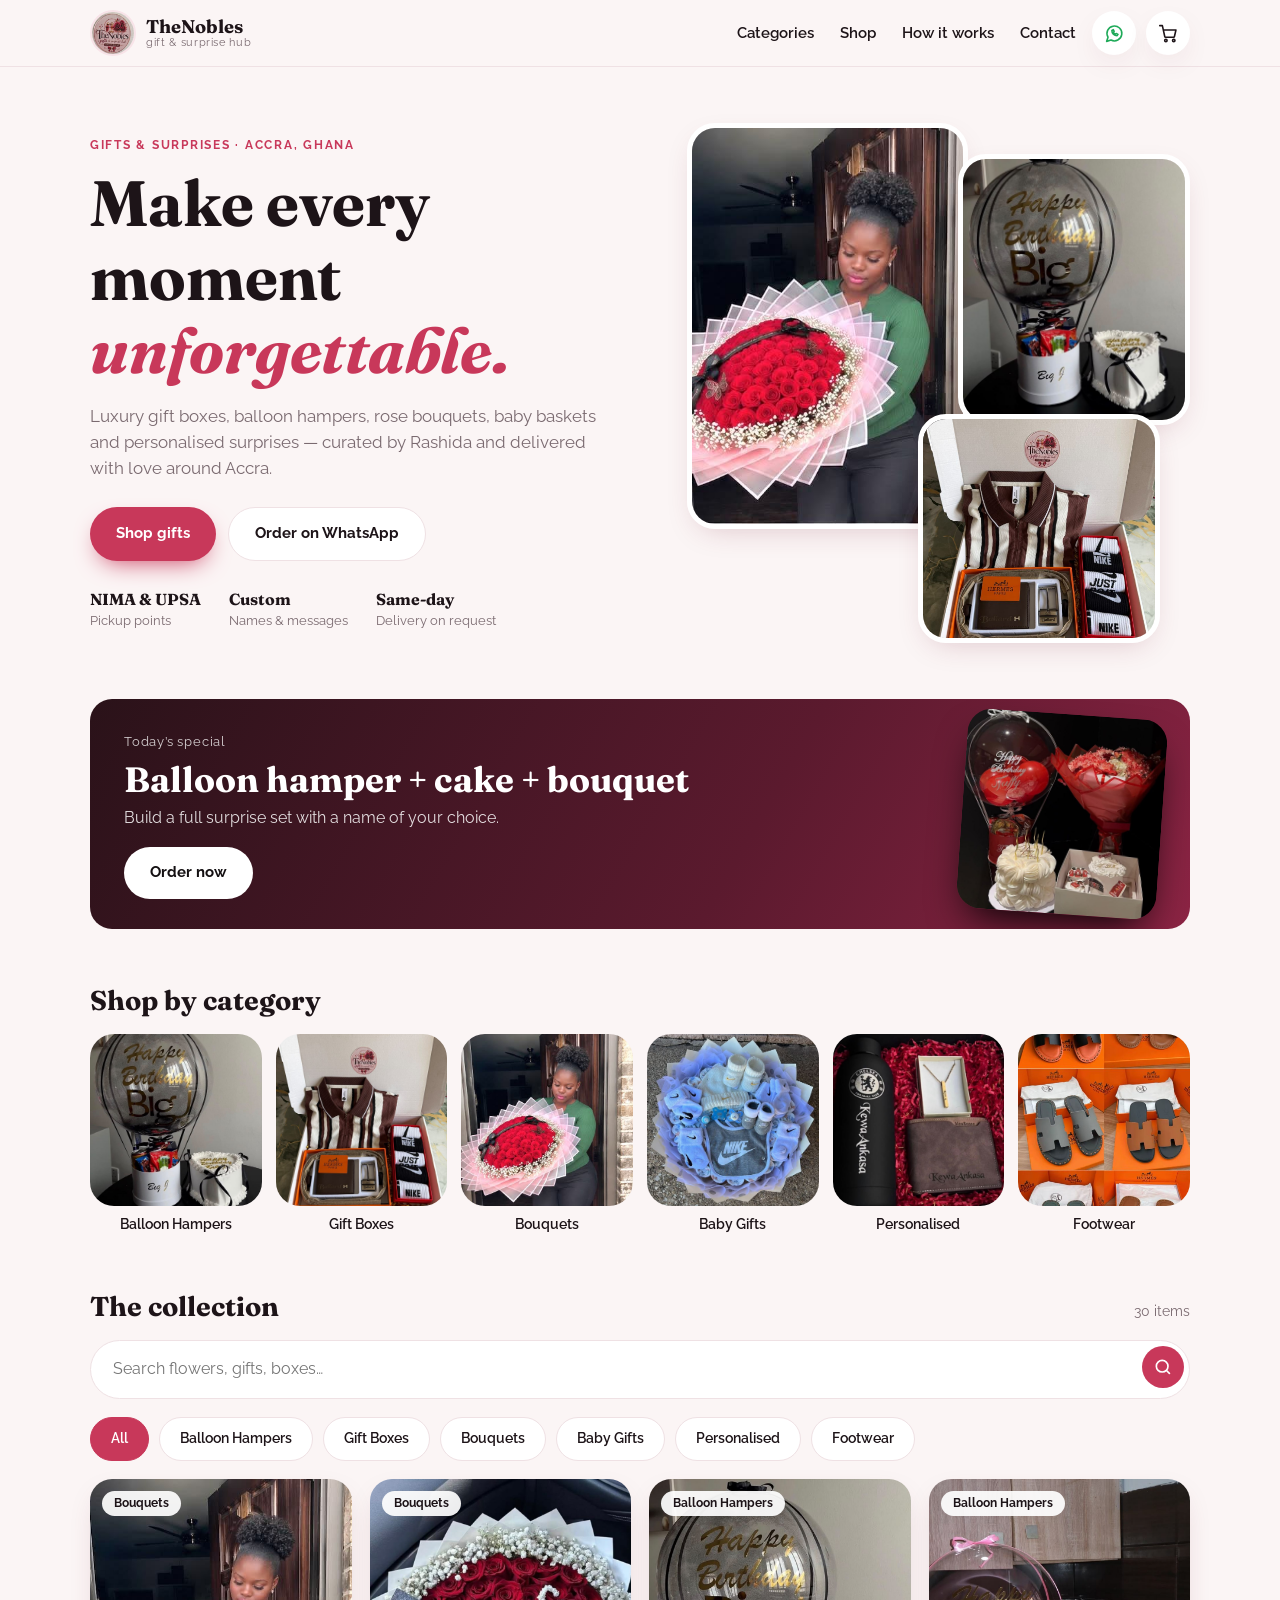
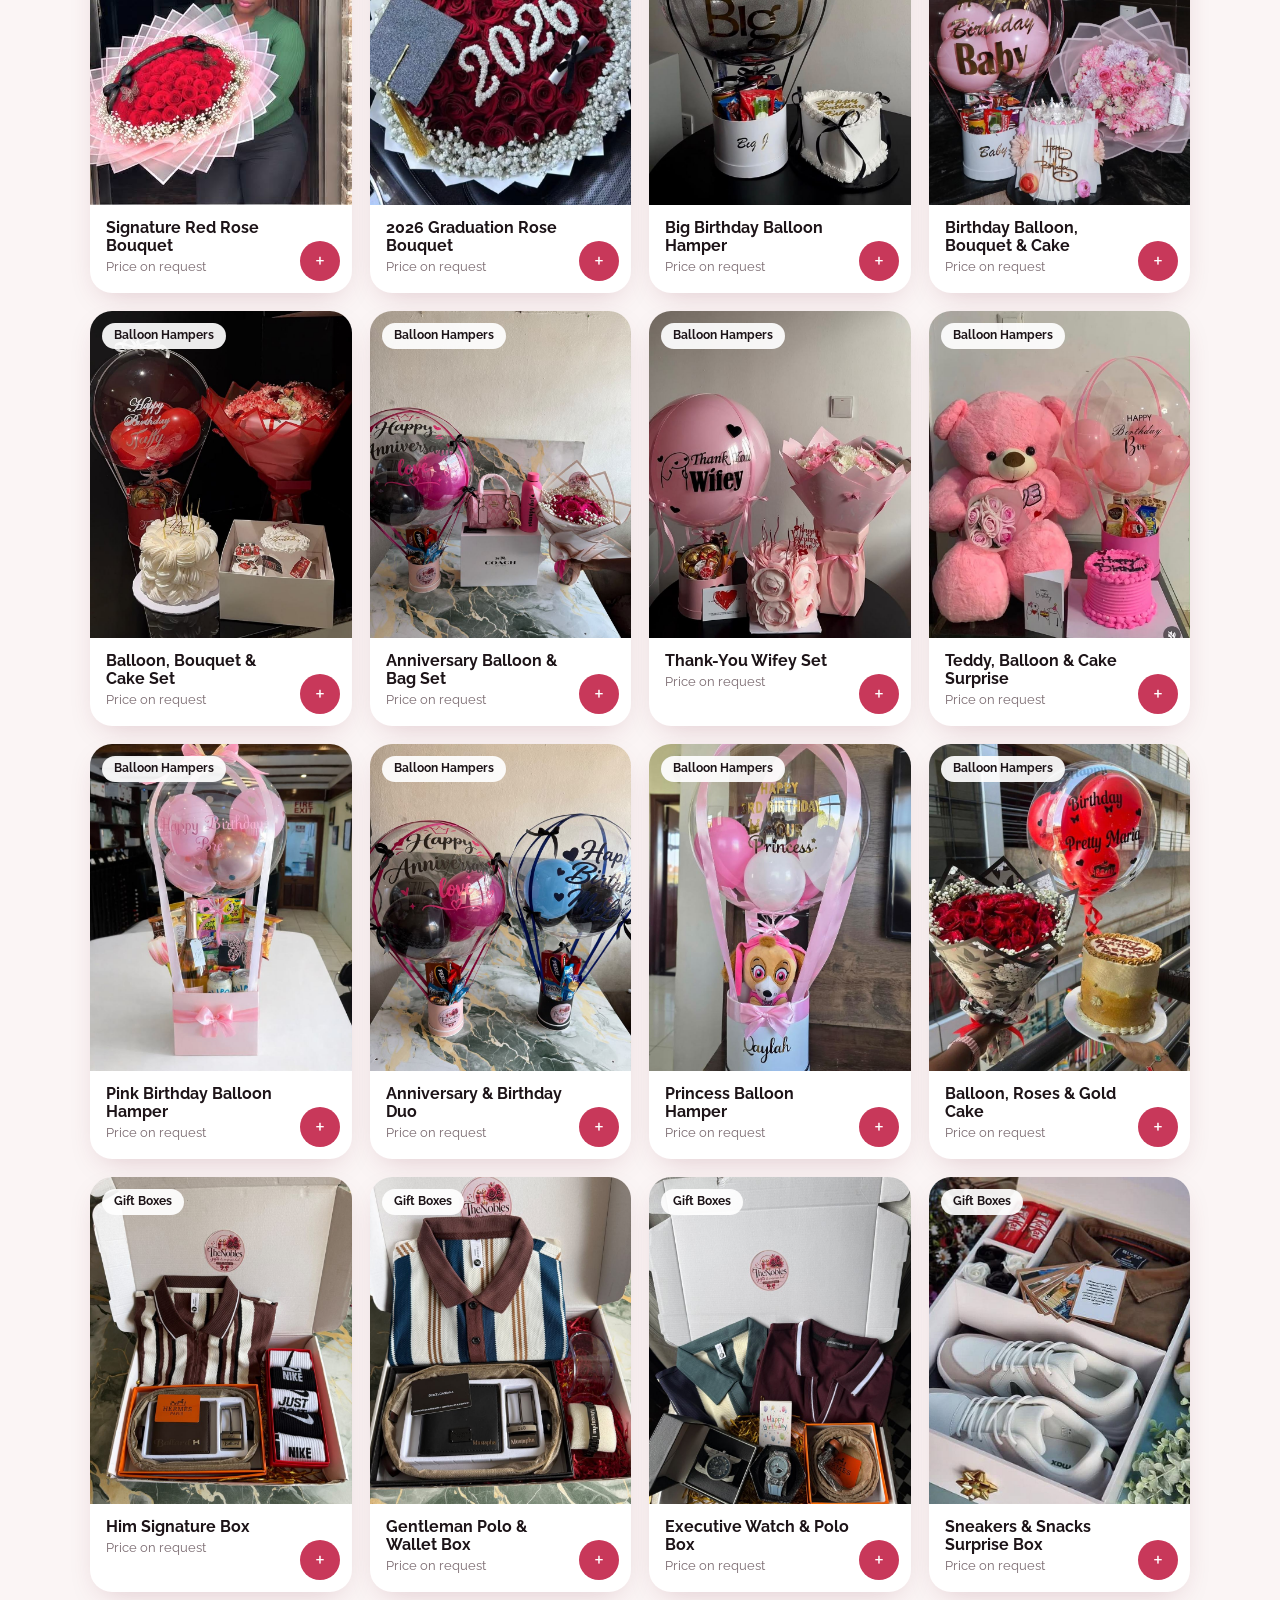
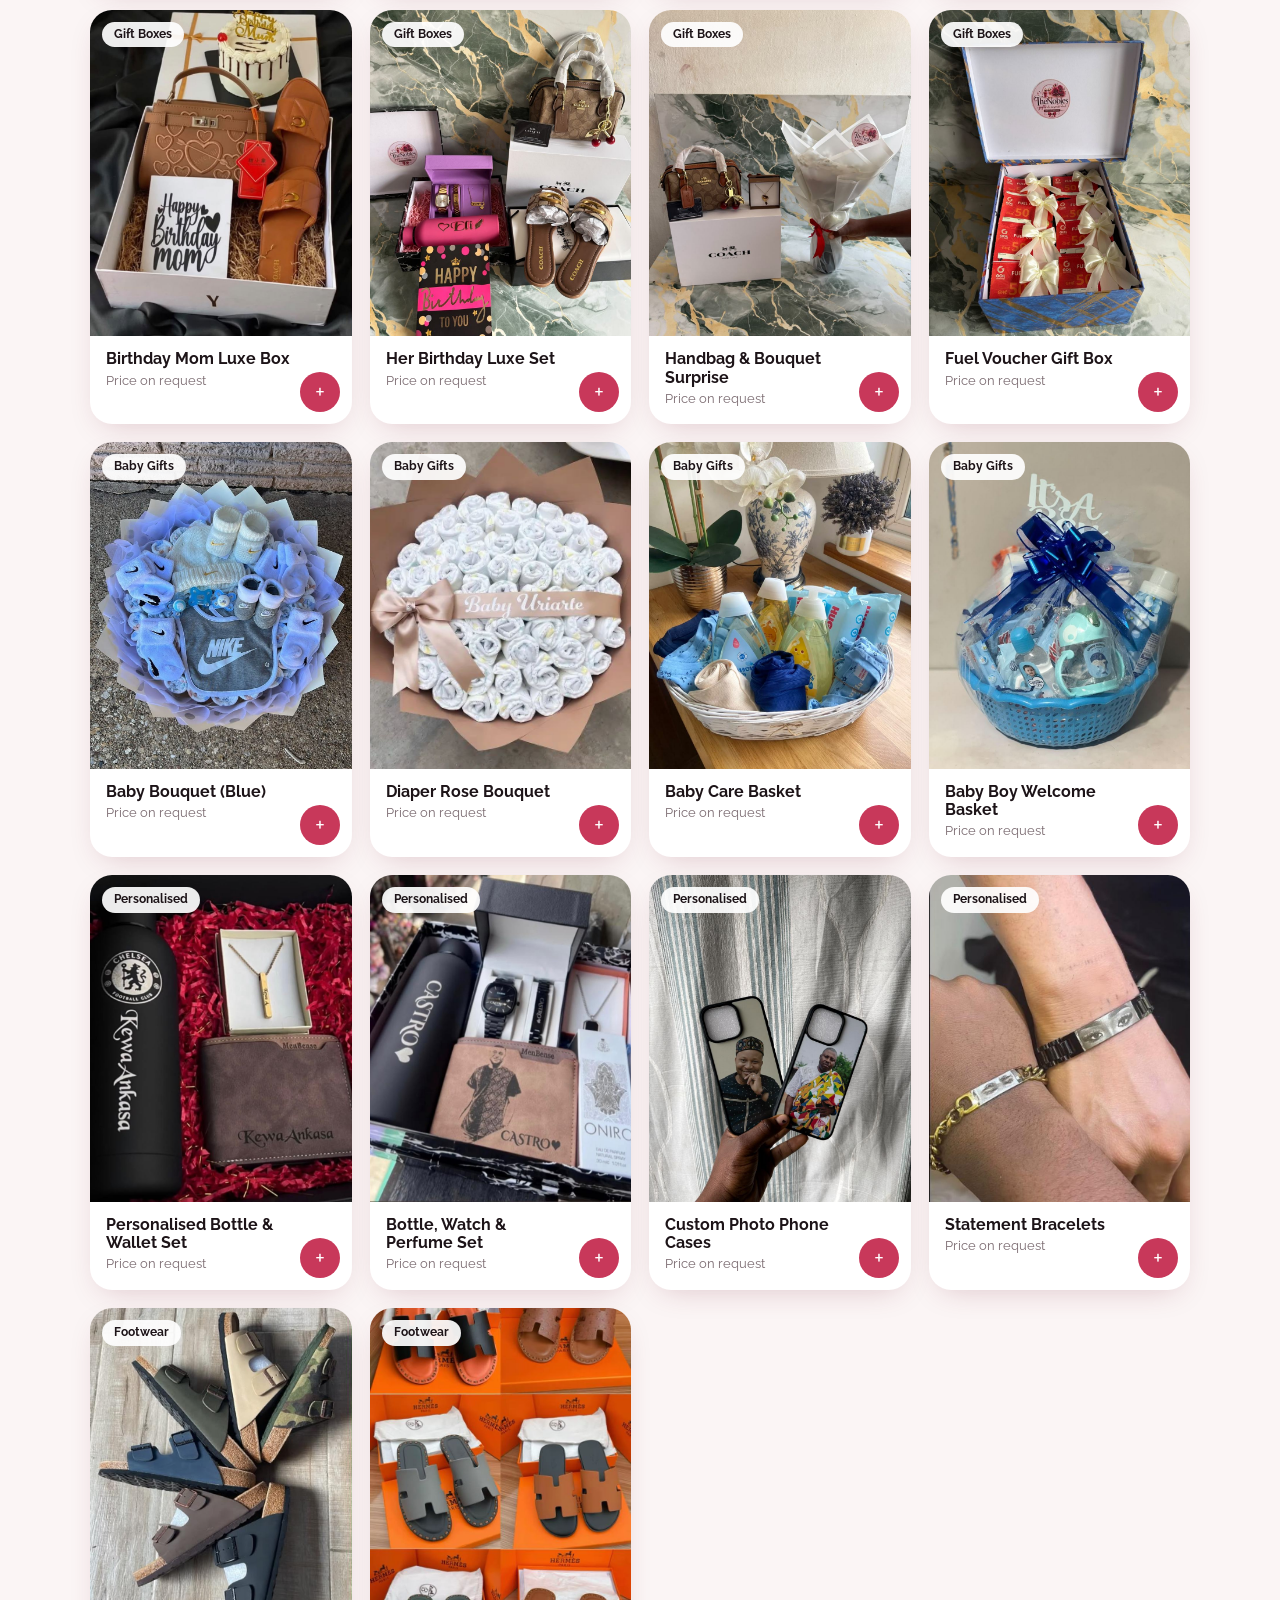
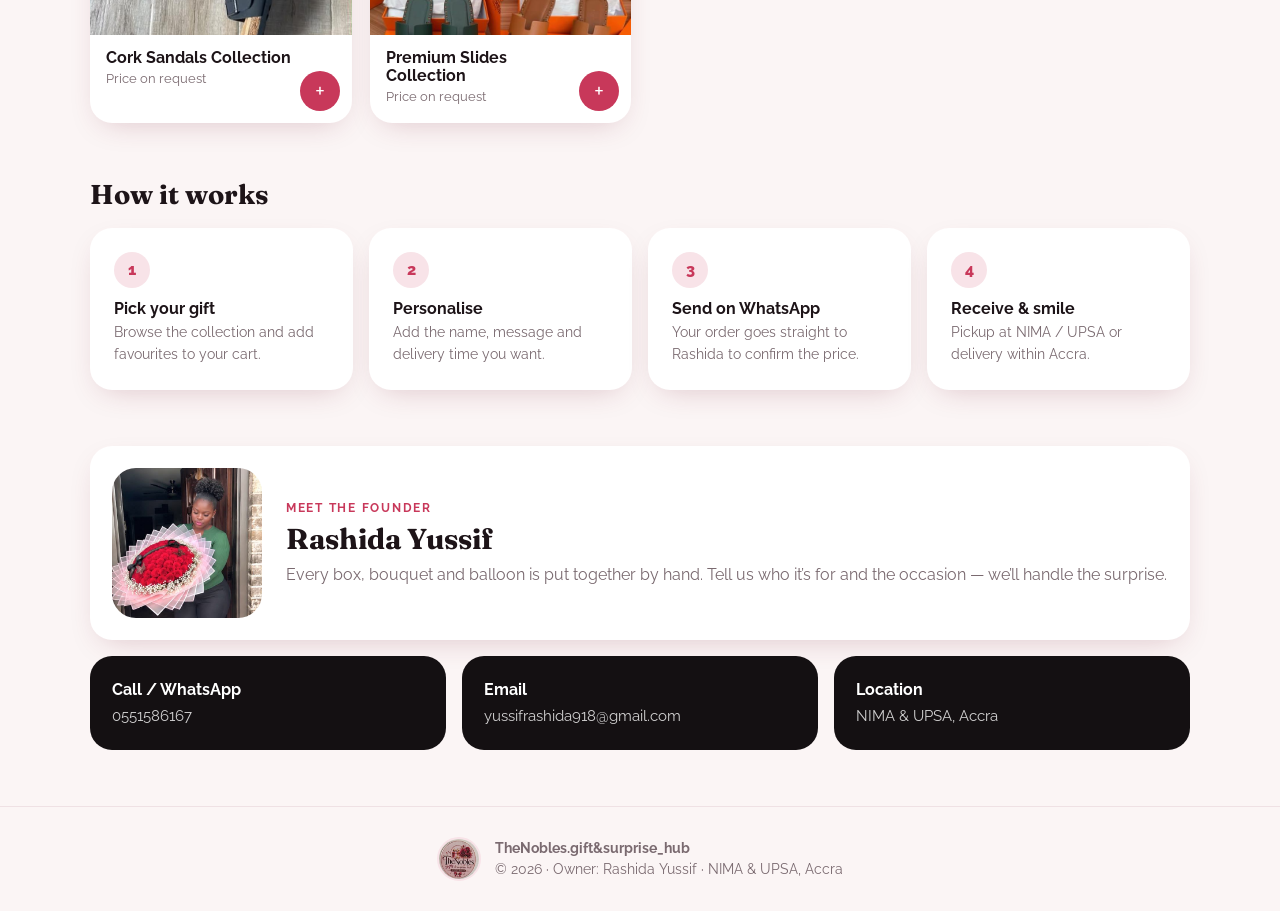
==== index.html @ ff99e5da "Add TheNobles gift & surprise hub storefront Co-Authored-By: Claude Sonnet 5.5 <noreply@anthropic.co" ====
<!doctype html>
<html lang="en">
<head>
<meta charset="utf-8">
<meta name="viewport" content="width=device-width, initial-scale=1, viewport-fit=cover">
<title>TheNobles.gift&surprise_hub | Gifts &amp; Surprises in Accra</title>
<meta name="description" content="TheNobles.gift&surprise_hub – luxury gift boxes, balloon hampers, rose bouquets, baby baskets and personalised gifts in Accra (NIMA &amp; UPSA). Order on WhatsApp: 0551586167.">
<meta name="theme-color" content="#c8385a">
<meta property="og:title" content="TheNobles.gift&surprise_hub">
<meta property="og:description" content="Gift boxes, balloon hampers, bouquets & personalised surprises in Accra.">
<meta property="og:image" content="img/p16.jpg">
<link rel="icon" href="img/logo.jpg">
<link rel="preconnect" href="https://fonts.googleapis.com">
<link rel="preconnect" href="https://fonts.gstatic.com" crossorigin>
<link href="https://fonts.googleapis.com/css2?family=Fraunces:opsz,wght@9..144,500;9..144,700&family=Raleway:wght@400;500;600;700&display=swap" rel="stylesheet">
<link rel="stylesheet" href="style.css">
<script type="application/ld+json">
{"@context":"https://schema.org","@type":"Store","name":"TheNobles.gift&surprise_hub","telephone":"+233551586167","email":"yussifrashida918@gmail.com","founder":"Rashida Yussif","address":{"@type":"PostalAddress","addressLocality":"Accra","addressCountry":"GH","streetAddress":"NIMA & UPSA"},"image":"img/logo.jpg"}
</script>
</head>
<body>

<header class="top" id="top">
  <a class="brand" href="#top" aria-label="TheNobles home">
    <img src="img/logo.jpg" alt="TheNobles logo" class="logo">
    <span><b>TheNobles</b><small>gift &amp; surprise hub</small></span>
  </a>
  <nav class="links" aria-label="Main">
    <a href="#categories">Categories</a>
    <a href="#shop">Shop</a>
    <a href="#how">How it works</a>
    <a href="#contact">Contact</a>
  </nav>
  <div class="actions">
    <a class="icon-btn wa-top" href="https://wa.me/233551586167" target="_blank" rel="noopener" aria-label="WhatsApp us">
      <svg viewBox="0 0 24 24" fill="none" stroke="currentColor" stroke-width="1.8" stroke-linecap="round" stroke-linejoin="round"><path d="M3 21l1.6-4.7A8.5 8.5 0 1 1 8 19.500L3 21z"/><path d="M9 8.500c0 3.500 2.500 6 6 6l1-1.500-2-1-1 .8c-1-.4-1.800-1.200-2.200-2.200l.8-1-1-2z"/></svg>
    </a>
    <button class="icon-btn cart-btn" id="openCart" aria-label="Open cart">
      <svg viewBox="0 0 24 24" fill="none" stroke="currentColor" stroke-width="1.8" stroke-linecap="round" stroke-linejoin="round"><circle cx="9" cy="20" r="1.4"/><circle cx="18" cy="20" r="1.4"/><path d="M2 3h3l2.7 12.400a1 1 0 0 0 1 .8h9.100a1 1 0 0 0 1-.8L20.500 8H6"/></svg>
      <i class="badge" id="cartCount" hidden>0</i>
    </button>
  </div>
</header>

<main>
<!-- HERO -->
<section class="hero wrap">
  <div class="hero-copy">
    <p class="eyebrow">Gifts &amp; surprises · Accra, Ghana</p>
    <h1>Make every moment <em>unforgettable.</em></h1>
    <p class="lead">Luxury gift boxes, balloon hampers, rose bouquets, baby baskets and personalised surprises — curated by Rashida and delivered with love around Accra.</p>
    <div class="cta">
      <a class="btn primary" href="#shop">Shop gifts</a>
      <a class="btn ghost" href="https://wa.me/233551586167?text=Hello%20TheNobles%2C%20I%20want%20to%20order%20a%20gift" target="_blank" rel="noopener">Order on WhatsApp</a>
    </div>
    <ul class="trust">
      <li><b>NIMA &amp; UPSA</b><span>Pickup points</span></li>
      <li><b>Custom</b><span>Names &amp; messages</span></li>
      <li><b>Same-day</b><span>Delivery on request</span></li>
    </ul>
  </div>
  <div class="hero-art" aria-hidden="true">
    <img class="a" src="img/p16.jpg" alt="" fetchpriority="high">
    <img class="b" src="img/p23.jpg" alt="">
    <img class="c" src="img/p02.jpg" alt="">
  </div>
</section>

<!-- PROMO STRIP -->
<section class="wrap">
  <div class="promo">
    <div>
      <small>Today’s special</small>
      <h2>Balloon hamper + cake + bouquet</h2>
      <p>Build a full surprise set with a name of your choice.</p>
      <a class="btn light" href="#shop" data-filter="balloons">Order now</a>
    </div>
    <img src="img/p10.jpg" alt="Birthday balloon, bouquet and cake set" loading="lazy">
  </div>
</section>

<!-- CATEGORIES -->
<section class="wrap" id="categories">
  <div class="sec-head"><h2>Shop by category</h2></div>
  <div class="cats" id="cats"></div>
</section>

<!-- SHOP -->
<section class="wrap" id="shop">
  <div class="sec-head">
    <h2>The collection</h2>
    <span class="count" id="resultCount"></span>
  </div>
  <div class="search">
    <input id="q" type="search" placeholder="Search flowers, gifts, boxes…" aria-label="Search products">
    <svg viewBox="0 0 24 24" fill="none" stroke="currentColor" stroke-width="2" stroke-linecap="round"><circle cx="11" cy="11" r="7"/><path d="m20 20-3.500-3.500"/></svg>
  </div>
  <div class="chips" id="chips" role="tablist"></div>
  <div class="grid" id="grid"></div>
  <p class="empty" id="empty" hidden>No gifts match that search. Message us on WhatsApp for a custom order!</p>
</section>

<!-- HOW -->
<section class="wrap" id="how">
  <div class="sec-head"><h2>How it works</h2></div>
  <ol class="steps">
    <li><span>1</span><h3>Pick your gift</h3><p>Browse the collection and add favourites to your cart.</p></li>
    <li><span>2</span><h3>Personalise</h3><p>Add the name, message and delivery time you want.</p></li>
    <li><span>3</span><h3>Send on WhatsApp</h3><p>Your order goes straight to Rashida to confirm the price.</p></li>
    <li><span>4</span><h3>Receive &amp; smile</h3><p>Pickup at NIMA / UPSA or delivery within Accra.</p></li>
  </ol>
</section>

<!-- CONTACT -->
<section class="wrap contact" id="contact">
  <div class="owner">
    <img src="img/p16.jpg" alt="Rashida Yussif holding a rose bouquet" loading="lazy">
    <div>
      <p class="eyebrow">Meet the founder</p>
      <h2>Rashida Yussif</h2>
      <p>Every box, bouquet and balloon is put together by hand. Tell us who it’s for and the occasion — we’ll handle the surprise.</p>
    </div>
  </div>
  <div class="cards">
    <a class="card" href="tel:+233551586167"><b>Call / WhatsApp</b><span>0551586167</span></a>
    <a class="card" href="mailto:yussifrashida918@gmail.com"><b>Email</b><span>yussifrashida918@gmail.com</span></a>
    <a class="card" href="https://www.google.com/maps/search/?api=1&query=UPSA+Accra" target="_blank" rel="noopener"><b>Location</b><span>NIMA &amp; UPSA, Accra</span></a>
  </div>
</section>
</main>

<footer>
  <img src="img/logo.jpg" alt="" class="logo">
  <p><b>TheNobles.gift&amp;surprise_hub</b><br>© <span id="yr"></span> · Owner: Rashida Yussif · NIMA &amp; UPSA, Accra</p>
</footer>

<!-- Mobile bottom nav -->
<nav class="dock" aria-label="Quick navigation">
  <a href="#top" aria-label="Home"><svg viewBox="0 0 24 24" fill="none" stroke="currentColor" stroke-width="1.8" stroke-linejoin="round"><path d="M4 11 12 4l8 7v9H4z"/></svg></a>
  <a href="#shop" aria-label="Shop"><svg viewBox="0 0 24 24" fill="none" stroke="currentColor" stroke-width="1.8" stroke-linejoin="round"><rect x="3" y="8" width="18" height="12" rx="1"/><path d="M3 12h18M12 8v12M12 8c-2-4-6-3-5 0M12 8c2-4 6-3 5 0"/></svg></a>
  <button id="dockCart" aria-label="Cart"><svg viewBox="0 0 24 24" fill="none" stroke="currentColor" stroke-width="1.8" stroke-linecap="round" stroke-linejoin="round"><circle cx="9" cy="20" r="1.4"/><circle cx="18" cy="20" r="1.4"/><path d="M2 3h3l2.7 12.400a1 1 0 0 0 1 .8h9.100a1 1 0 0 0 1-.8L20.500 8H6"/></svg><i class="badge" id="dockCount" hidden>0</i></button>
  <a href="#contact" aria-label="Contact"><svg viewBox="0 0 24 24" fill="none" stroke="currentColor" stroke-width="1.8" stroke-linecap="round"><circle cx="12" cy="8" r="4"/><path d="M4 21c1-4 4-6 8-6s7 2 8 6"/></svg></a>
</nav>

<!-- Product modal -->
<div class="overlay" id="modalWrap" hidden>
  <div class="modal" role="dialog" aria-modal="true" aria-labelledby="mTitle">
    <button class="x" data-close aria-label="Close">×</button>
    <img id="mImg" alt="">
    <div class="m-body">
      <span class="tag" id="mCat"></span>
      <h3 id="mTitle"></h3>
      <p id="mDesc"></p>
      <label class="field">Name / message on the gift <small>(optional)</small>
        <input id="mNote" maxlength="60" placeholder="e.g. Happy Birthday Ama">
      </label>
      <div class="qty-row">
        <div class="qty"><button id="mMinus" aria-label="Less">−</button><span id="mQty">1</span><button id="mPlus" aria-label="More">+</button></div>
        <button class="btn primary grow" id="mAdd">Add to cart</button>
      </div>
      <p class="fine">Price confirmed on WhatsApp based on your choices.</p>
    </div>
  </div>
</div>

<!-- Cart / checkout drawer -->
<div class="overlay" id="cartWrap" hidden>
  <aside class="drawer" role="dialog" aria-modal="true" aria-label="Cart and checkout">
    <header><button class="back" data-close aria-label="Close">‹</button><h3 id="drawerTitle">Your order</h3><span></span></header>
    <div class="d-body">
      <div id="cartItems"></div>
      <a class="add-more" href="#shop" data-close>+ Add more items</a>

      <form id="checkout" novalidate>
        <h4>Delivery details</h4>
        <label class="field">Your name<input name="name" required autocomplete="name" placeholder="Full name"></label>
        <label class="field">Phone / WhatsApp<input name="phone" required inputmode="tel" autocomplete="tel" placeholder="05X XXX XXXX"></label>
        <div class="two">
          <label class="field">Date<input type="date" name="date"></label>
          <label class="field">Time<input type="time" name="time"></label>
        </div>
        <div class="seg" role="radiogroup" aria-label="Fulfilment">
          <label><input type="radio" name="mode" value="Pickup (NIMA / UPSA)" checked><span>Pickup</span></label>
          <label><input type="radio" name="mode" value="Delivery"><span>Delivery</span></label>
        </div>
        <label class="field" id="addrRow" hidden>Delivery address / landmark<input name="address" placeholder="Area, landmark, house no."></label>

        <div class="gift-row">
          <div><b>Send as a gift</b><small>Add a card message from you</small></div>
          <label class="switch"><input type="checkbox" id="giftToggle"><i></i></label>
        </div>
        <div id="giftBox" hidden>
          <label class="field">Recipient name<input name="rname" placeholder="Who is it for?"></label>
          <label class="field">Card message<textarea name="msg" rows="2" placeholder="Your message…"></textarea></label>
        </div>
        <label class="field">Extra notes<textarea name="notes" rows="2" placeholder="Colours, budget, allergies…"></textarea></label>

        <p class="err" id="err" role="alert" hidden></p>
        <button class="btn primary wide" type="submit">Send order on WhatsApp</button>
        <p class="fine">No payment is taken on the site. Rashida confirms price and payment (MoMo / cash) on WhatsApp.</p>
      </form>
    </div>
  </aside>
</div>

<div class="toast" id="toast" role="status" aria-live="polite"></div>
<script src="app.js"></script>
</body>
</html>
---- style.css ----
:root{
  --bg:#fbf5f5; --card:#fff; --ink:#1d1418; --mute:#7a6a70; --line:#efe1e4;
  --rose:#c8385a; --rose-d:#a82a48; --blush:#f8e3e8; --dark:#141012; --gold:#b98a3e;
  --r:22px; --shadow:0 10px 30px -12px rgba(120,30,55,.25);
  --f-head:'Fraunces',Georgia,serif; --f-body:'Raleway',system-ui,sans-serif;
}
@media (prefers-color-scheme:dark){
  :root{--bg:#171214;--card:#221b1e;--ink:#f7eef0;--mute:#b4a2a8;--line:#33282c;--blush:#3a222a;--shadow:0 10px 30px -12px #000}
}
*{box-sizing:border-box;margin:0}
[hidden]{display:none!important}
html{scroll-behavior:smooth;scroll-padding-top:84px}
body{font-family:var(--f-body);background:var(--bg);color:var(--ink);line-height:1.55;-webkit-font-smoothing:antialiased;padding-bottom:96px}
img{max-width:100%;display:block}
a{color:inherit;text-decoration:none}
button,input,textarea{font:inherit;color:inherit}
button{cursor:pointer;border:0;background:none}
.wrap{max-width:1140px;margin:0 auto;padding:0 20px}
section.wrap{margin-top:56px}
h1,h2,h3{font-family:var(--f-head);line-height:1.15;font-weight:700}
.eyebrow{font-size:.78rem;letter-spacing:.14em;text-transform:uppercase;color:var(--rose);font-weight:700}

/* header */
.top{position:sticky;top:0;z-index:30;display:flex;align-items:center;gap:16px;padding:10px max(20px,calc((100vw - 1100px)/2));background:color-mix(in srgb,var(--bg) 88%,transparent);backdrop-filter:blur(14px);border-bottom:1px solid var(--line)}
.brand{display:flex;align-items:center;gap:10px;margin-right:auto}
.logo{width:46px;height:46px;border-radius:50%;object-fit:cover;transform:scale(1);border:2px solid var(--blush)}
.brand span{display:flex;flex-direction:column;line-height:1.1}
.brand b{font-family:var(--f-head);font-size:1.15rem}
.brand small{font-size:.68rem;color:var(--mute);letter-spacing:.06em}
.links{display:flex;gap:26px;font-weight:600;font-size:.92rem}
.links a:hover{color:var(--rose)}
.actions{display:flex;gap:10px}
.icon-btn{position:relative;width:44px;height:44px;border-radius:50%;background:var(--card);box-shadow:var(--shadow);display:grid;place-items:center}
.icon-btn svg{width:21px;height:21px}
.wa-top{color:#1faa59}
.badge{position:absolute;top:-3px;right:-3px;min-width:19px;height:19px;padding:0 5px;border-radius:99px;background:var(--rose);color:#fff;font:700 .68rem/19px var(--f-body);text-align:center;font-style:normal}

/* hero */
.hero{display:grid;grid-template-columns:1.05fr .95fr;gap:40px;align-items:center;margin-top:36px}
.hero h1{font-size:clamp(2.3rem,5.4vw,4rem);margin:12px 0 16px}
.hero h1 em{color:var(--rose);font-style:italic}
.lead{color:var(--mute);font-size:1.05rem;max-width:520px}
.cta{display:flex;gap:12px;flex-wrap:wrap;margin:26px 0}
.btn{display:inline-flex;align-items:center;justify-content:center;gap:8px;padding:14px 26px;border-radius:99px;font-weight:700;font-size:.95rem;transition:.2s}
.btn.primary{background:var(--rose);color:#fff;box-shadow:0 10px 24px -10px var(--rose)}
.btn.primary:hover{background:var(--rose-d);transform:translateY(-1px)}
.btn.ghost{background:var(--card);border:1.5px solid var(--line)}
.btn.ghost:hover{border-color:var(--rose);color:var(--rose)}
.btn.light{background:#fff;color:var(--dark)}
.btn.wide{width:100%}
.grow{flex:1}
.trust{list-style:none;padding:0;display:flex;gap:28px;flex-wrap:wrap}
.trust li{display:flex;flex-direction:column}
.trust b{font-family:var(--f-head)}
.trust span{font-size:.8rem;color:var(--mute)}
.hero-art{position:relative;height:520px}
.hero-art img{position:absolute;object-fit:cover;border-radius:28px;box-shadow:var(--shadow);border:5px solid var(--card)}
.hero-art .a{width:56%;height:78%;left:0;top:0}
.hero-art .b{width:46%;height:52%;right:0;top:6%}
.hero-art .c{width:48%;height:44%;right:6%;bottom:0}

/* promo */
.promo{display:flex;align-items:center;justify-content:space-between;gap:20px;overflow:hidden;background:linear-gradient(120deg,#2a1219,#5b1a2e 60%,#8c2444);color:#fff;border-radius:var(--r);padding:30px 34px;min-height:210px}
.promo small{opacity:.8;letter-spacing:.06em}
.promo h2{font-size:clamp(1.5rem,3.4vw,2.2rem);margin:6px 0}
.promo p{opacity:.85;margin-bottom:16px}
.promo img{width:200px;height:200px;object-fit:cover;border-radius:24px;transform:rotate(4deg);margin:-20px -6px -20px 0;box-shadow:0 20px 40px -14px #000}

/* section head */
.sec-head{display:flex;align-items:baseline;justify-content:space-between;margin-bottom:18px}
.sec-head h2{font-size:1.7rem}
.count{color:var(--mute);font-size:.85rem}

/* categories */
.cats{display:grid;grid-template-columns:repeat(6,1fr);gap:14px}
.cat{display:flex;flex-direction:column;align-items:center;gap:8px;font-weight:600;font-size:.85rem;text-align:center}
.cat img{width:100%;aspect-ratio:1;object-fit:cover;border-radius:24px;background:var(--blush);transition:.25s}
.cat:hover img{transform:translateY(-4px);box-shadow:var(--shadow)}

/* search + chips */
.search{position:relative;margin-bottom:14px}
.search input{width:100%;padding:16px 60px 16px 22px;border-radius:99px;border:1.5px solid var(--line);background:var(--card);outline:none}
.search input:focus{border-color:var(--rose)}
.search svg{position:absolute;right:6px;top:6px;width:42px;height:42px;padding:11px;border-radius:50%;background:var(--rose);color:#fff}
.chips{display:flex;gap:10px;overflow-x:auto;padding:4px 0 18px;scrollbar-width:none}
.chips::-webkit-scrollbar{display:none}
.chip{flex:none;padding:10px 20px;border-radius:99px;background:var(--card);border:1.5px solid var(--line);font-weight:600;font-size:.88rem}
.chip[aria-selected=true]{background:var(--rose);border-color:var(--rose);color:#fff}

/* product grid */
.grid{display:grid;grid-template-columns:repeat(auto-fill,minmax(220px,1fr));gap:18px}
.p{position:relative;background:var(--card);border-radius:var(--r);overflow:hidden;box-shadow:var(--shadow);display:flex;flex-direction:column;cursor:pointer;transition:.25s}
.p:hover{transform:translateY(-4px)}
.p img{width:100%;aspect-ratio:4/5;object-fit:cover;background:var(--blush)}
.p .tag{position:absolute;top:12px;left:12px}
.tag{background:rgba(255,255,255,.92);color:var(--ink);padding:4px 12px;border-radius:99px;font-size:.72rem;font-weight:700}
.p-info{padding:14px 16px 16px;display:flex;flex-direction:column;gap:2px}
.p-info h3{font-family:var(--f-body);font-size:.98rem;font-weight:700;padding-right:44px}
.p-info span{font-size:.8rem;color:var(--mute)}
.add{position:absolute;right:12px;bottom:12px;width:40px;height:40px;border-radius:50%;background:var(--rose);color:#fff;font-size:1.5rem;line-height:1;display:grid;place-items:center;transition:.2s}
.add:hover{background:var(--rose-d);transform:scale(1.08)}
.empty{text-align:center;color:var(--mute);padding:40px 0}

/* steps */
.steps{list-style:none;padding:0;display:grid;grid-template-columns:repeat(4,1fr);gap:16px}
.steps li{background:var(--card);border-radius:var(--r);padding:24px;box-shadow:var(--shadow)}
.steps span{display:grid;place-items:center;width:36px;height:36px;border-radius:50%;background:var(--blush);color:var(--rose);font-weight:800;margin-bottom:12px}
.steps h3{font-family:var(--f-body);font-size:1rem;margin-bottom:4px}
.steps p{font-size:.88rem;color:var(--mute)}

/* contact */
.owner{display:flex;gap:24px;align-items:center;background:var(--card);border-radius:var(--r);padding:22px;box-shadow:var(--shadow);margin-bottom:16px}
.owner img{width:150px;height:150px;border-radius:24px;object-fit:cover;flex:none}
.owner h2{font-size:1.8rem;margin:4px 0 8px}
.owner p:last-child{color:var(--mute)}
.cards{display:grid;grid-template-columns:repeat(3,1fr);gap:16px}
.card{display:flex;flex-direction:column;gap:2px;background:var(--dark);color:#fff;padding:22px;border-radius:var(--r);transition:.2s;overflow-wrap:anywhere}
.card:hover{background:var(--rose)}
.card span{opacity:.8;font-size:.92rem}
footer{display:flex;align-items:center;justify-content:center;gap:14px;margin-top:56px;padding:30px 20px;border-top:1px solid var(--line);text-align:left;font-size:.85rem;color:var(--mute)}
footer .logo{width:44px;height:44px}

/* dock (mobile) */
.dock{position:fixed;left:50%;bottom:calc(14px + env(safe-area-inset-bottom));transform:translateX(-50%);z-index:40;display:none;gap:6px;background:var(--dark);padding:10px 14px;border-radius:99px;box-shadow:0 14px 34px -8px rgba(0,0,0,.5)}
.dock a,.dock button{position:relative;display:grid;place-items:center;width:52px;height:44px;color:#c9bcc0}
.dock svg{width:24px;height:24px}
.dock a:hover,.dock button:hover{color:#fff}

/* overlays */
.overlay{position:fixed;inset:0;z-index:60;background:rgba(20,10,14,.55);backdrop-filter:blur(3px);display:flex;justify-content:flex-end;animation:fade .2s}
.overlay[hidden]{display:none}
@keyframes fade{from{opacity:0}}
@keyframes up{from{transform:translateY(30px);opacity:0}}
#modalWrap{align-items:center;justify-content:center;padding:16px}
.modal{position:relative;display:grid;grid-template-columns:1fr 1fr;width:min(860px,100%);max-height:92vh;background:var(--card);border-radius:28px;overflow:hidden;animation:up .25s}
.modal>img{width:100%;height:100%;object-fit:cover;max-height:92vh}
.m-body{padding:30px 28px;display:flex;flex-direction:column;gap:12px;overflow:auto}
.m-body h3{font-size:1.6rem}
.m-body p{color:var(--mute)}
.m-body .tag{align-self:flex-start;background:var(--blush);color:var(--rose)}
.x{position:absolute;top:12px;right:12px;z-index:2;width:38px;height:38px;border-radius:50%;background:rgba(255,255,255,.92);color:#111;font-size:1.5rem;line-height:1}
.field{display:flex;flex-direction:column;gap:6px;font-size:.82rem;font-weight:700;margin-top:10px}
.field small{font-weight:500;color:var(--mute)}
.field input,.field textarea{padding:13px 16px;border-radius:14px;border:1.5px solid var(--line);background:var(--bg);outline:none;font-weight:500;resize:vertical}
.field input:focus,.field textarea:focus{border-color:var(--rose)}
.qty-row{display:flex;gap:12px;align-items:center;margin-top:8px}
.qty{display:flex;align-items:center;gap:4px;background:var(--bg);border-radius:99px;padding:4px}
.qty button{width:34px;height:34px;border-radius:50%;background:var(--card);font-size:1.2rem}
.qty button:last-child{background:var(--rose);color:#fff}
.qty span{min-width:26px;text-align:center;font-weight:700}
.fine{font-size:.76rem;color:var(--mute);text-align:center}

.drawer{width:min(460px,100%);height:100%;background:var(--bg);display:flex;flex-direction:column;animation:slide .28s}
@keyframes slide{from{transform:translateX(40px);opacity:0}}
.drawer>header{display:grid;grid-template-columns:44px 1fr 44px;align-items:center;padding:16px 18px}
.drawer h3{text-align:center;font-family:var(--f-body);font-size:1.15rem}
.back{width:44px;height:44px;border-radius:50%;background:var(--card);font-size:1.6rem;box-shadow:var(--shadow)}
.d-body{flex:1;overflow:auto;padding:0 18px 30px}
.line{display:flex;gap:12px;background:var(--card);padding:10px;border-radius:18px;margin-bottom:10px;position:relative}
.line img{width:72px;height:88px;border-radius:12px;object-fit:cover;flex:none}
.line .info{flex:1;display:flex;flex-direction:column;justify-content:space-between;min-width:0}
.line h5{font-size:.92rem;padding-right:24px}
.line small{color:var(--mute);font-size:.76rem;overflow:hidden;text-overflow:ellipsis;white-space:nowrap}
.line .rm{position:absolute;top:8px;right:12px;color:var(--mute);font-size:1.2rem}
.line .qty{align-self:flex-end;padding:2px}
.line .qty button{width:28px;height:28px}
.cart-empty{text-align:center;padding:40px 10px;color:var(--mute)}
.add-more{display:block;text-align:center;padding:14px;border:1.5px solid var(--line);border-radius:99px;background:var(--card);font-weight:700;font-size:.9rem;margin:6px 0 20px}
#checkout h4{font-family:var(--f-head);font-size:1.15rem}
.two{display:grid;grid-template-columns:1fr 1fr;gap:12px}
.seg{display:grid;grid-template-columns:1fr 1fr;gap:10px;margin-top:14px}
.seg input{position:absolute;opacity:0}
.seg span{display:block;text-align:center;padding:12px;border-radius:14px;border:1.5px solid var(--line);background:var(--card);font-weight:700;font-size:.88rem}
.seg input:checked+span{border-color:var(--rose);background:var(--blush);color:var(--rose)}
.seg input:focus-visible+span{outline:2px solid var(--rose)}
.gift-row{display:flex;justify-content:space-between;align-items:center;margin:18px 0 4px;padding:14px 16px;background:var(--card);border-radius:16px}
.gift-row small{display:block;color:var(--mute);font-size:.76rem}
.switch{position:relative;width:50px;height:28px;flex:none}
.switch input{position:absolute;opacity:0;inset:0;z-index:2;cursor:pointer}
.switch i{position:absolute;inset:0;background:#c9bcc0;border-radius:99px;transition:.2s}
.switch i::after{content:"";position:absolute;top:3px;left:3px;width:22px;height:22px;border-radius:50%;background:#fff;transition:.2s}
.switch input:checked+i{background:var(--rose)}
.switch input:checked+i::after{transform:translateX(22px)}
#checkout .btn{margin:18px 0 8px}
.err{color:#d12a4b;font-size:.85rem;font-weight:600;margin-top:10px}
.toast{position:fixed;left:50%;bottom:104px;transform:translate(-50%,20px);z-index:80;background:var(--dark);color:#fff;padding:12px 20px;border-radius:99px;font-size:.88rem;font-weight:600;opacity:0;pointer-events:none;transition:.25s}
.toast.on{opacity:1;transform:translate(-50%,0)}
:focus-visible{outline:2px solid var(--rose);outline-offset:2px}

/* responsive */
@media (max-width:900px){
  .hero{grid-template-columns:1fr;gap:26px}
  .hero-art{height:380px}
  .steps{grid-template-columns:repeat(2,1fr)}
  .cats{grid-template-columns:repeat(3,1fr)}
  .links{display:none}
  .dock{display:flex}
  .wa-top{display:none}
  .cards{grid-template-columns:1fr}
  .owner{flex-direction:column;text-align:center}
  .owner img{width:100%;height:240px}
}
@media (max-width:640px){
  .modal{grid-template-columns:1fr;overflow:auto}
  .modal>img{height:280px}
  #modalWrap{align-items:flex-end;padding:0}
  .modal{border-radius:28px 28px 0 0;max-height:94vh}
  .promo img{display:none}
  .grid{grid-template-columns:repeat(2,1fr);gap:12px}
  .p-info h3{font-size:.86rem;padding-right:0}
  .p-info span{padding-right:44px}
  .hero-art{height:320px}
  .sec-head h2{font-size:1.45rem}
}
@media (min-width:901px){.toast{bottom:30px}body{padding-bottom:0}}
@media (prefers-reduced-motion:reduce){*{animation:none!important;transition:none!important}html{scroll-behavior:auto}}
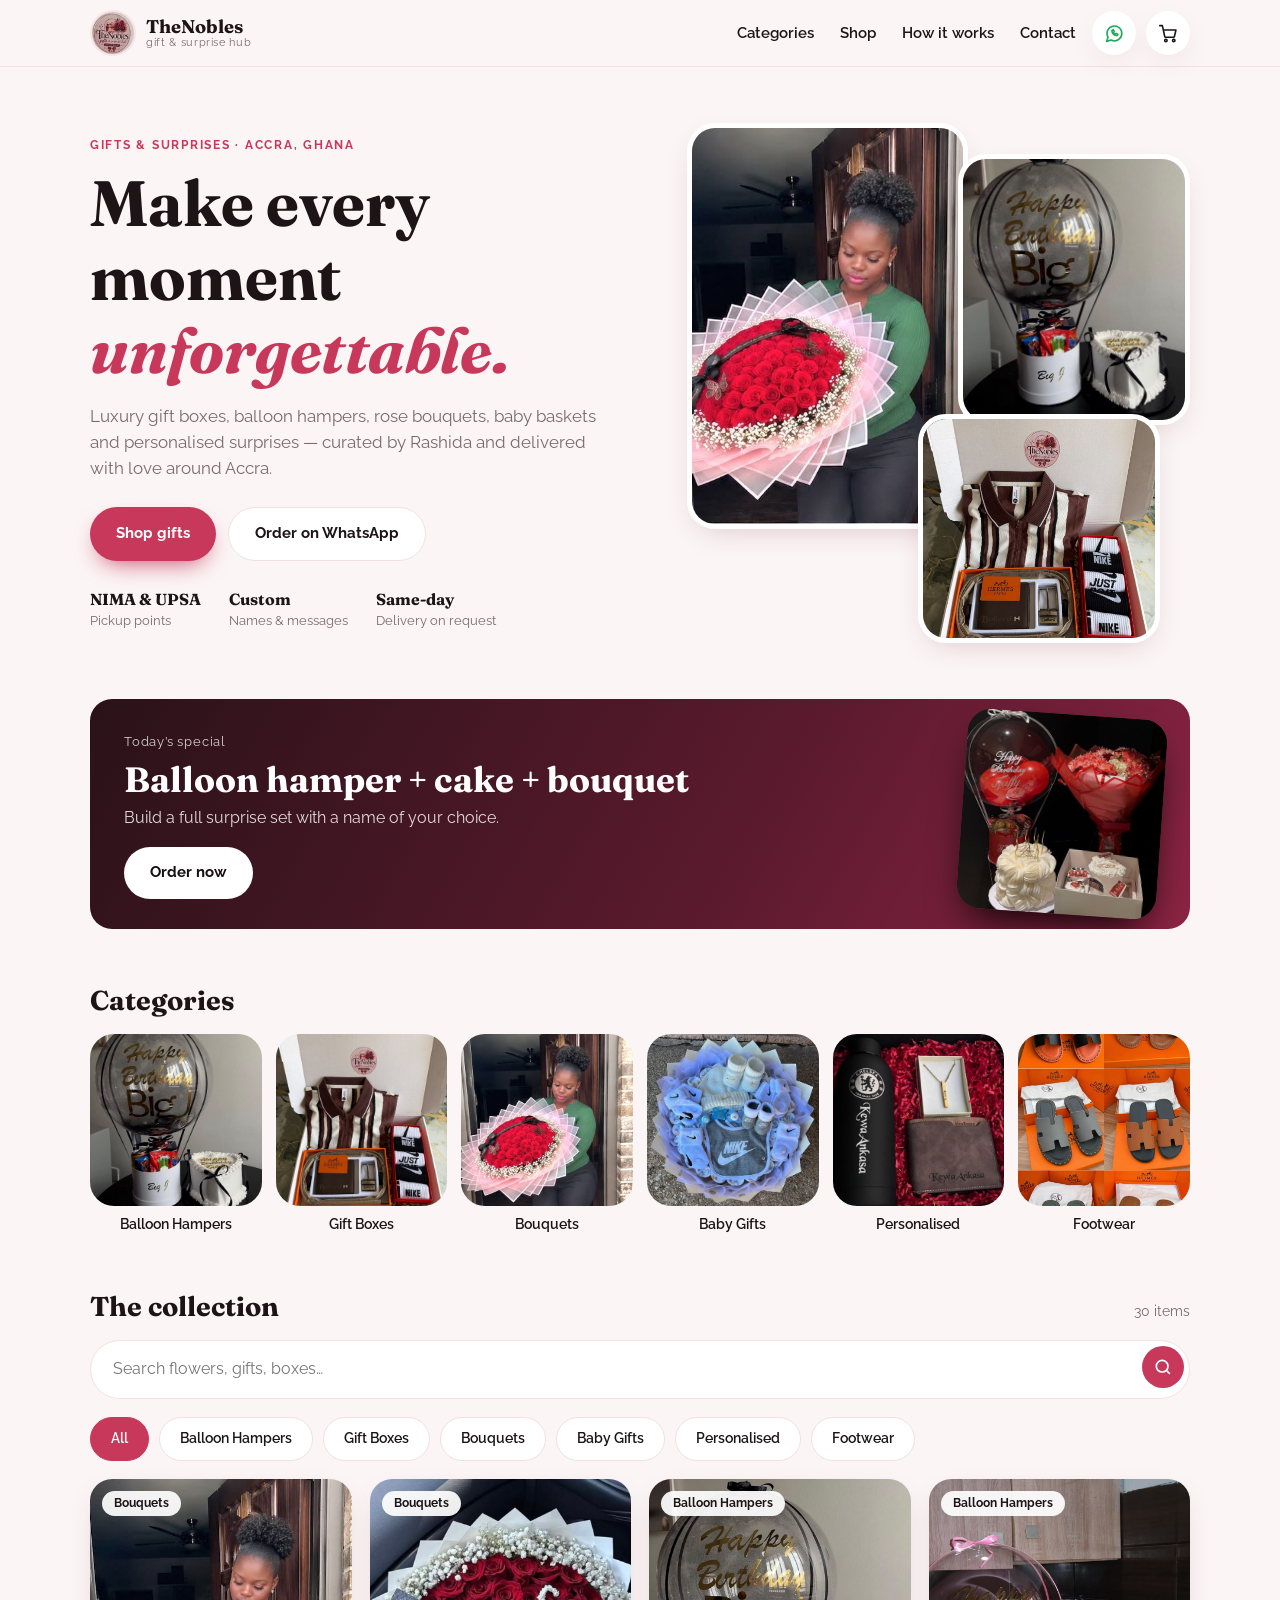
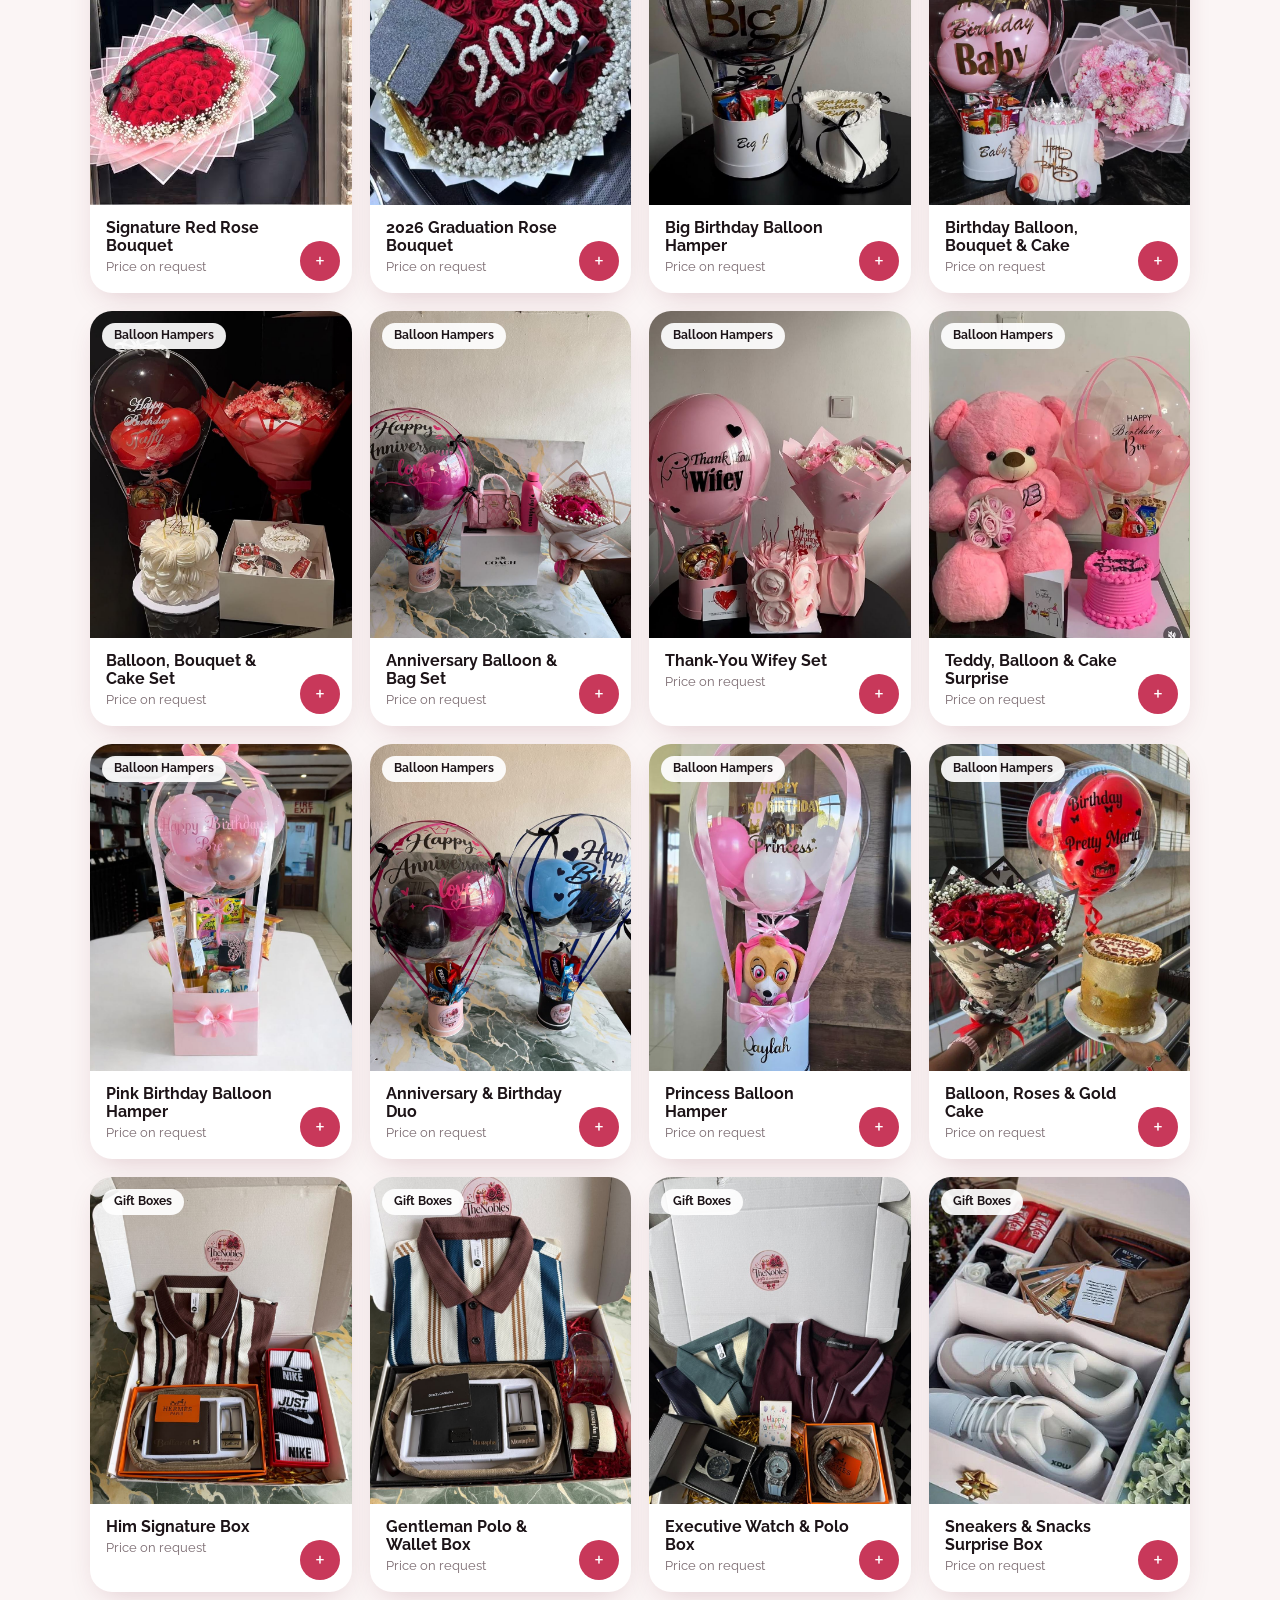
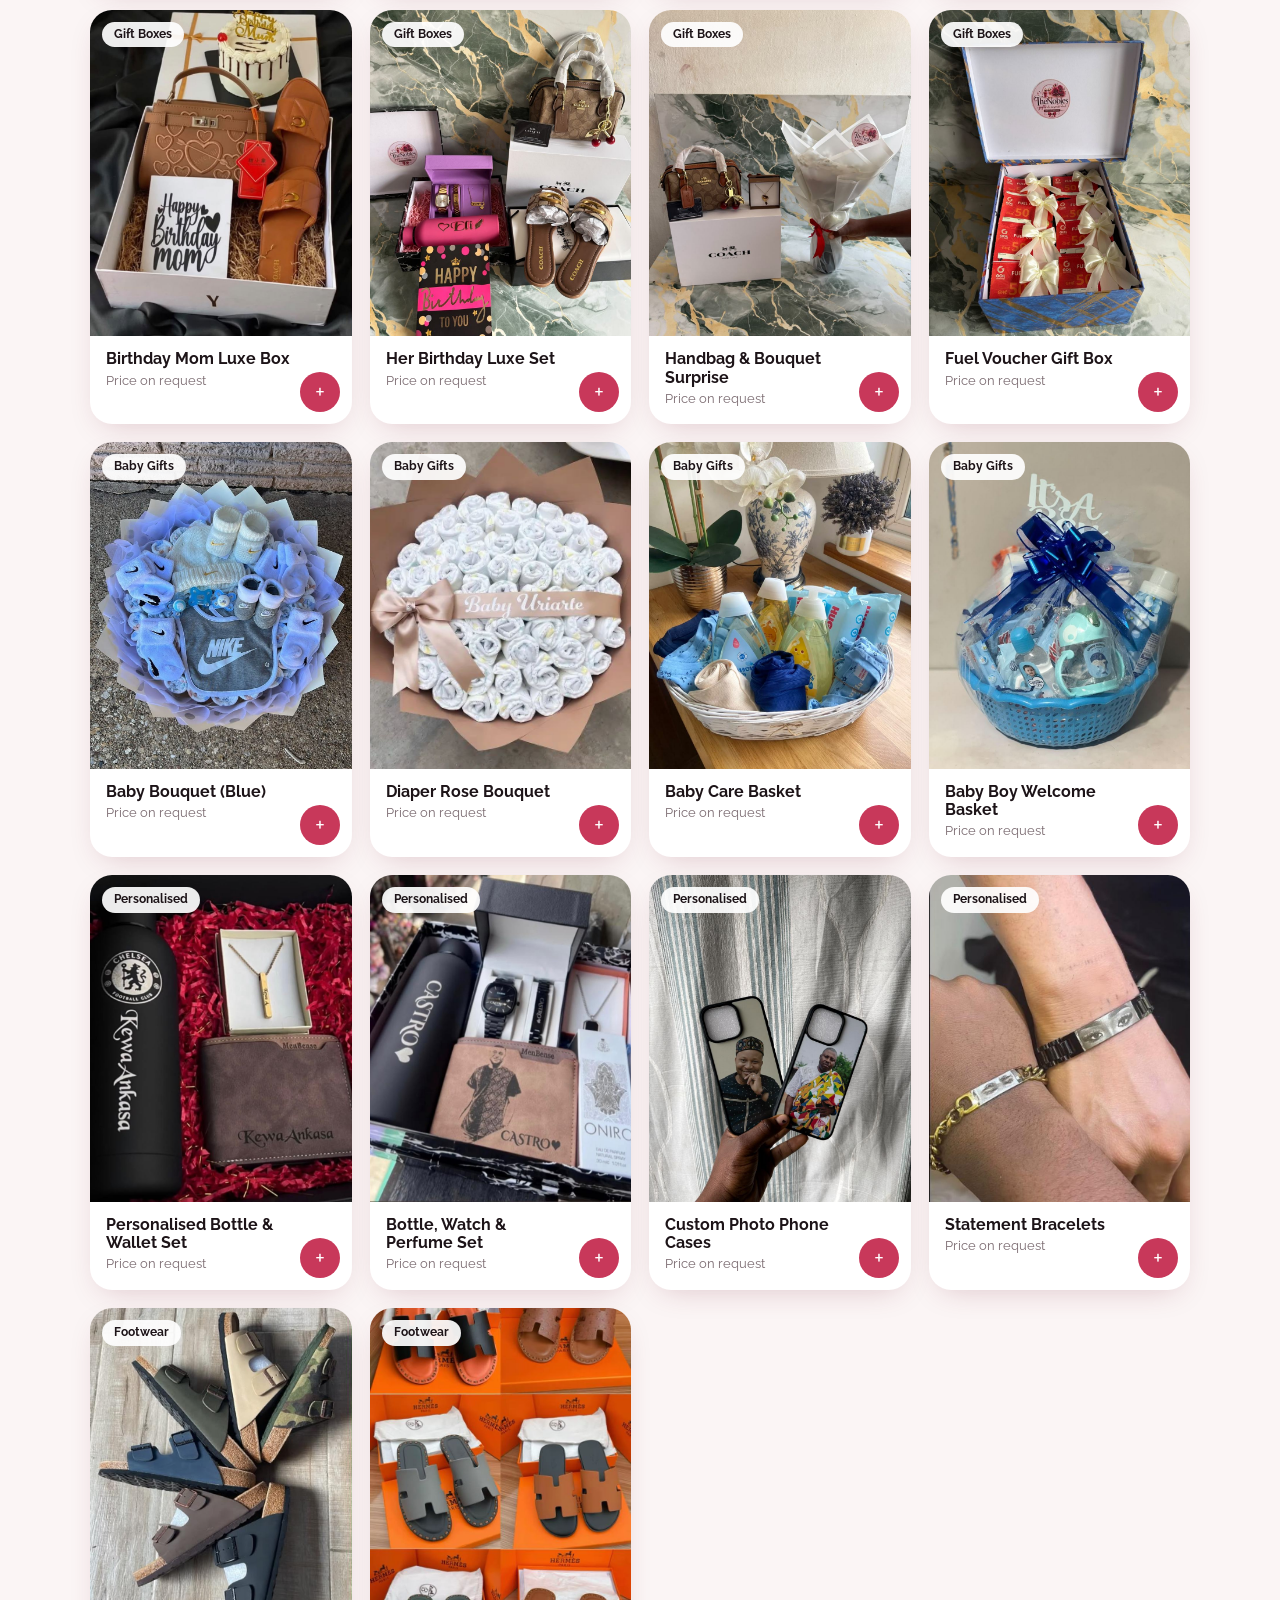
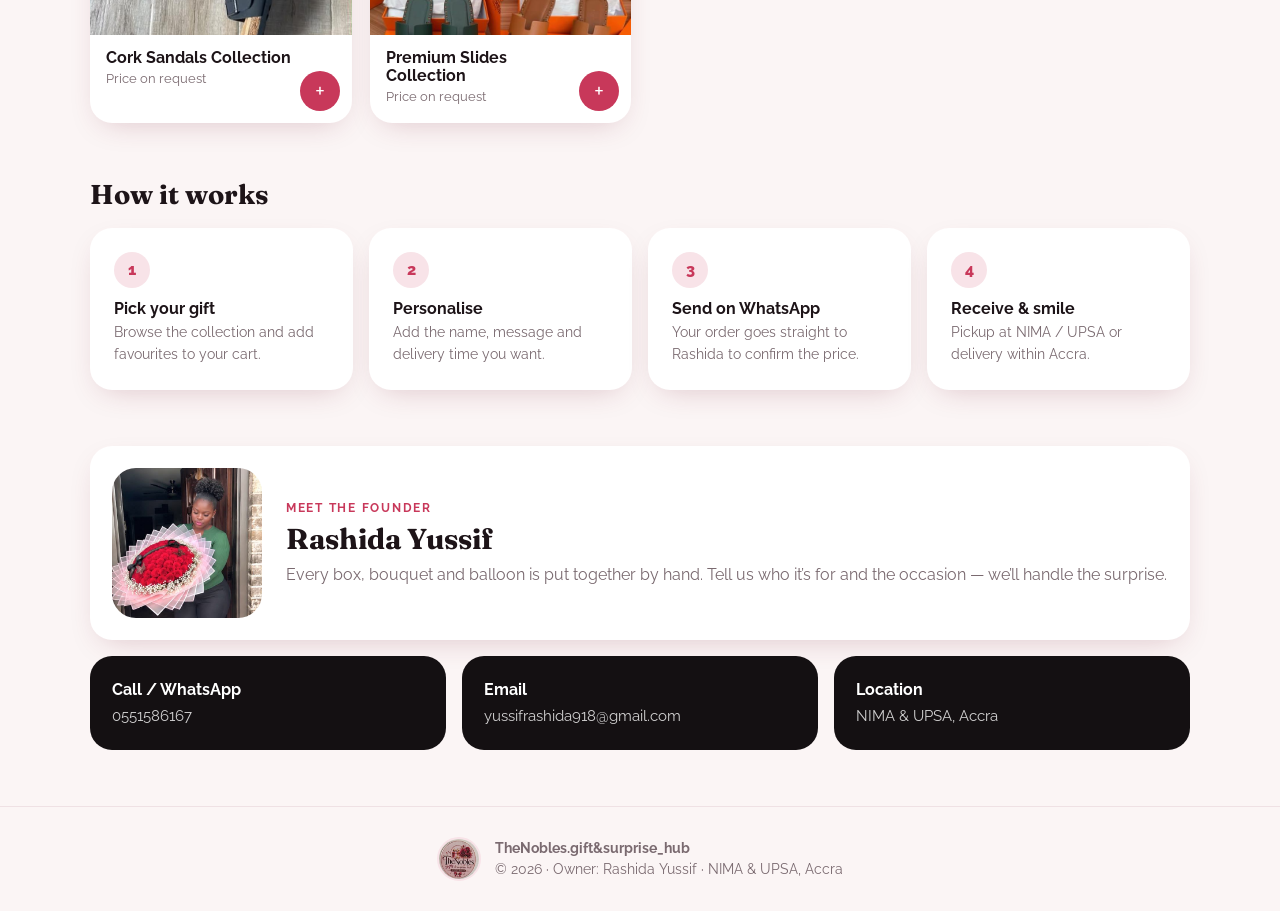
==== commit d6d39ce3: "Mobile-only redesign: greeting header, search + banner carousel hero, category row, image-first card" ====
--- a/index.html
+++ b/index.html
@@ -23,7 +23,7 @@
 <header class="top" id="top">
   <a class="brand" href="#top" aria-label="TheNobles home">
     <img src="img/logo.jpg" alt="TheNobles logo" class="logo">
-    <span><b>TheNobles</b><small>gift &amp; surprise hub</small></span>
+    <span><small class="greet" id="greet"></small><b>TheNobles</b><small class="sub">gift &amp; surprise hub</small></span>
   </a>
   <nav class="links" aria-label="Main">
     <a href="#categories">Categories</a>
@@ -43,6 +43,20 @@
 </header>
 
 <main>
+<!-- MOBILE HERO (phones only) -->
+<section class="m-hero">
+  <form class="m-search" id="mSearch" role="search">
+    <input id="mq" type="search" placeholder="Search for gifts, flowers…" aria-label="Search gifts">
+    <button type="submit" aria-label="Search"><svg viewBox="0 0 24 24" fill="none" stroke="currentColor" stroke-width="2" stroke-linecap="round"><circle cx="11" cy="11" r="7"/><path d="m20 20-3.500-3.500"/></svg></button>
+  </form>
+  <div class="m-slides" id="mSlides">
+    <article class="m-slide" style="--bg:url(img/p10.jpg)"><small>Today’s special</small><h2>Balloon, cake &amp; bouquet sets</h2><p>Named surprise hampers</p><a class="btn primary" href="#shop" data-filter="balloons">Order now</a></article>
+    <article class="m-slide" style="--bg:url(img/p16.jpg)"><small>Fresh &amp; romantic</small><h2>Rose bouquets that say it all</h2><p>Made to order in Accra</p><a class="btn primary" href="#shop" data-filter="bouquets">Order now</a></article>
+    <article class="m-slide" style="--bg:url(img/p02.jpg)"><small>For him &amp; her</small><h2>Luxury gift boxes</h2><p>Polos, bags, watches &amp; more</p><a class="btn primary" href="#shop" data-filter="boxes">Order now</a></article>
+  </div>
+  <div class="m-dots" id="mDots"><i class="on"></i><i></i><i></i></div>
+</section>
+
 <!-- HERO -->
 <section class="hero wrap">
   <div class="hero-copy">
@@ -81,7 +95,7 @@
 
 <!-- CATEGORIES -->
 <section class="wrap" id="categories">
-  <div class="sec-head"><h2>Shop by category</h2></div>
+  <div class="sec-head"><h2>Categories</h2></div>
   <div class="cats" id="cats"></div>
 </section>
 
--- a/style.css
+++ b/style.css
@@ -187,6 +187,9 @@
 .toast.on{opacity:1;transform:translate(-50%,0)}
 :focus-visible{outline:2px solid var(--rose);outline-offset:2px}
 
+/* mobile-only blocks (hidden elsewhere) */
+.m-hero,.greet{display:none}
+
 /* responsive */
 @media (max-width:900px){
   .hero{grid-template-columns:1fr;gap:26px}
@@ -214,3 +217,72 @@
 }
 @media (min-width:901px){.toast{bottom:30px}body{padding-bottom:0}}
 @media (prefers-reduced-motion:reduce){*{animation:none!important;transition:none!important}html{scroll-behavior:auto}}
+
+/* ===== PHONE LAYOUT (app-style, matches reference) ===== */
+@media (max-width:640px){
+  body{background:#f3f6f4;background:var(--bg)}
+  .wrap{padding:0 16px}
+  section.wrap{margin-top:28px}
+
+  /* header: greeting left, round buttons right */
+  .top{padding:12px 16px;gap:10px;position:static;background:transparent;border:0;backdrop-filter:none}
+  .logo{width:48px;height:48px}
+  .brand{gap:12px}
+  .brand .sub{display:none}
+  .greet{display:block!important;font-size:.76rem;color:var(--mute);font-weight:500}
+  .brand b{font-size:1.1rem;font-family:var(--f-body);font-weight:700}
+  .wa-top{display:grid}
+  .icon-btn{width:46px;height:46px;box-shadow:0 4px 14px -6px rgba(0,0,0,.18)}
+
+  /* hero -> search + banner carousel */
+  .hero,.promo,section.wrap:has(>.promo){display:none}
+  .m-hero{display:block;padding:0 16px}
+  .m-search{position:relative;margin-bottom:16px}
+  .m-search input{width:100%;padding:16px 62px 16px 22px;border-radius:99px;border:0;background:var(--card);box-shadow:0 4px 16px -8px rgba(0,0,0,.2);outline:none;font-size:.9rem}
+  .m-search button{position:absolute;right:6px;top:6px;width:44px;height:44px;border-radius:50%;background:var(--rose);color:#fff;display:grid;place-items:center}
+  .m-search svg{width:20px;height:20px}
+  .m-slides{display:flex;overflow-x:auto;scroll-snap-type:x mandatory;gap:0;border-radius:24px;scrollbar-width:none}
+  .m-slides::-webkit-scrollbar{display:none}
+  .m-slide{flex:0 0 100%;scroll-snap-align:center;min-height:190px;padding:22px 20px;color:#fff;display:flex;flex-direction:column;align-items:flex-start;justify-content:flex-end;gap:2px;background:linear-gradient(90deg,rgba(15,6,10,.82) 25%,rgba(15,6,10,.1)),var(--bg) center/cover}
+  .m-slide small{font-size:.95rem;font-weight:500}
+  .m-slide h2{font-family:var(--f-body);font-size:1.55rem;line-height:1.15;max-width:70%}
+  .m-slide p{font-size:.8rem;opacity:.9;margin-bottom:12px}
+  .m-slide .btn{padding:10px 22px;font-size:.85rem}
+  .m-dots{display:flex;justify-content:center;gap:6px;margin-top:12px}
+  .m-dots i{width:6px;height:6px;border-radius:50%;background:#cfc3c7;transition:.2s}
+  .m-dots i.on{width:18px;border-radius:99px;background:var(--rose)}
+
+  /* categories -> horizontal row of rounded thumbnails */
+  #categories{margin-top:20px}
+  .cats{display:flex;overflow-x:auto;gap:12px;margin:0 -16px;padding:0 16px 4px;scrollbar-width:none}
+  .cats::-webkit-scrollbar{display:none}
+  .cat{flex:none;width:78px;gap:6px;font-size:.72rem;font-weight:500;color:var(--mute)}
+  .cat img{border-radius:18px;background:var(--card);border:1px solid var(--line)}
+  #categories .sec-head{display:none}
+
+  /* shop: search lives in the hero, chips + image-first cards */
+  #shop .search{display:none}
+  .sec-head h2{font-size:1.25rem;font-family:var(--f-body)}
+  .chips{margin:0 -16px;padding:2px 16px 14px}
+  .chip{padding:9px 20px;font-size:.82rem;border-radius:99px;border-color:transparent;background:#ece3e5}
+  .grid{gap:12px}
+  .p{border-radius:22px;box-shadow:none;background:transparent;overflow:visible}
+  .p img{aspect-ratio:3/4;border-radius:22px}
+  .p .tag{top:10px;left:10px;font-size:.68rem;padding:4px 12px}
+  .p-info{position:absolute;left:0;right:0;bottom:0;padding:40px 14px 14px;border-radius:0 0 22px 22px;background:linear-gradient(transparent,rgba(15,6,10,.78));color:#fff}
+  .p-info h3{color:#fff;font-size:.82rem;padding-right:44px}
+  .p-info span{color:rgba(255,255,255,.8);font-size:.7rem;padding-right:0}
+  .add{right:10px;bottom:10px;width:38px;height:38px;background:var(--rose);border:2px solid rgba(255,255,255,.9)}
+
+  /* how-it-works + contact as list-style cards */
+  .steps{grid-template-columns:1fr;gap:10px}
+  .steps li{display:grid;grid-template-columns:36px 1fr;column-gap:14px;padding:16px;box-shadow:none}
+  .steps span{grid-row:span 2;margin:0}
+  .owner{flex-direction:row;text-align:left;padding:12px;gap:14px;box-shadow:none;align-items:center}
+  .owner img{width:96px;height:96px;flex:none;border-radius:18px}
+  .owner h2{font-size:1.2rem;font-family:var(--f-body);margin:2px 0}
+  .owner p:last-child{font-size:.8rem}
+  .cards{gap:10px}
+  .card{border-radius:20px;padding:18px}
+  .dock{background:var(--dark);padding:10px 12px}
+}
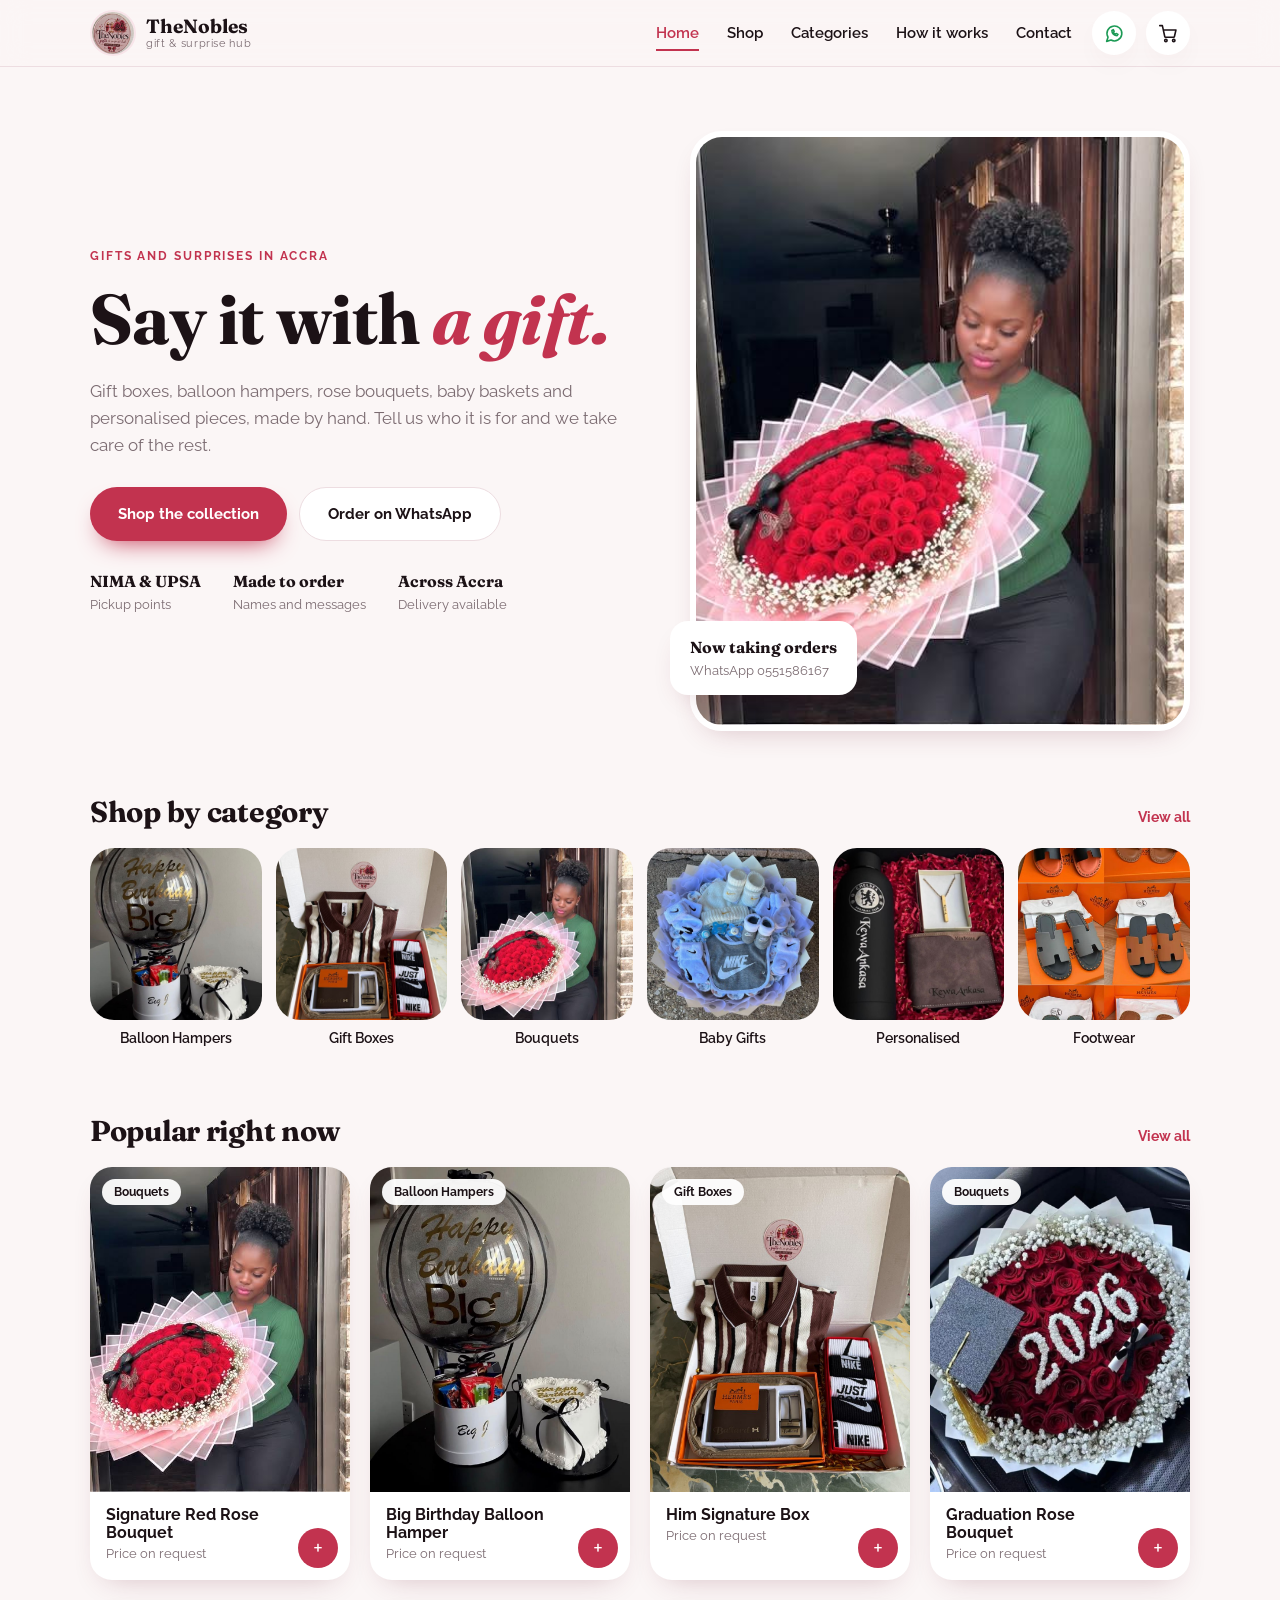
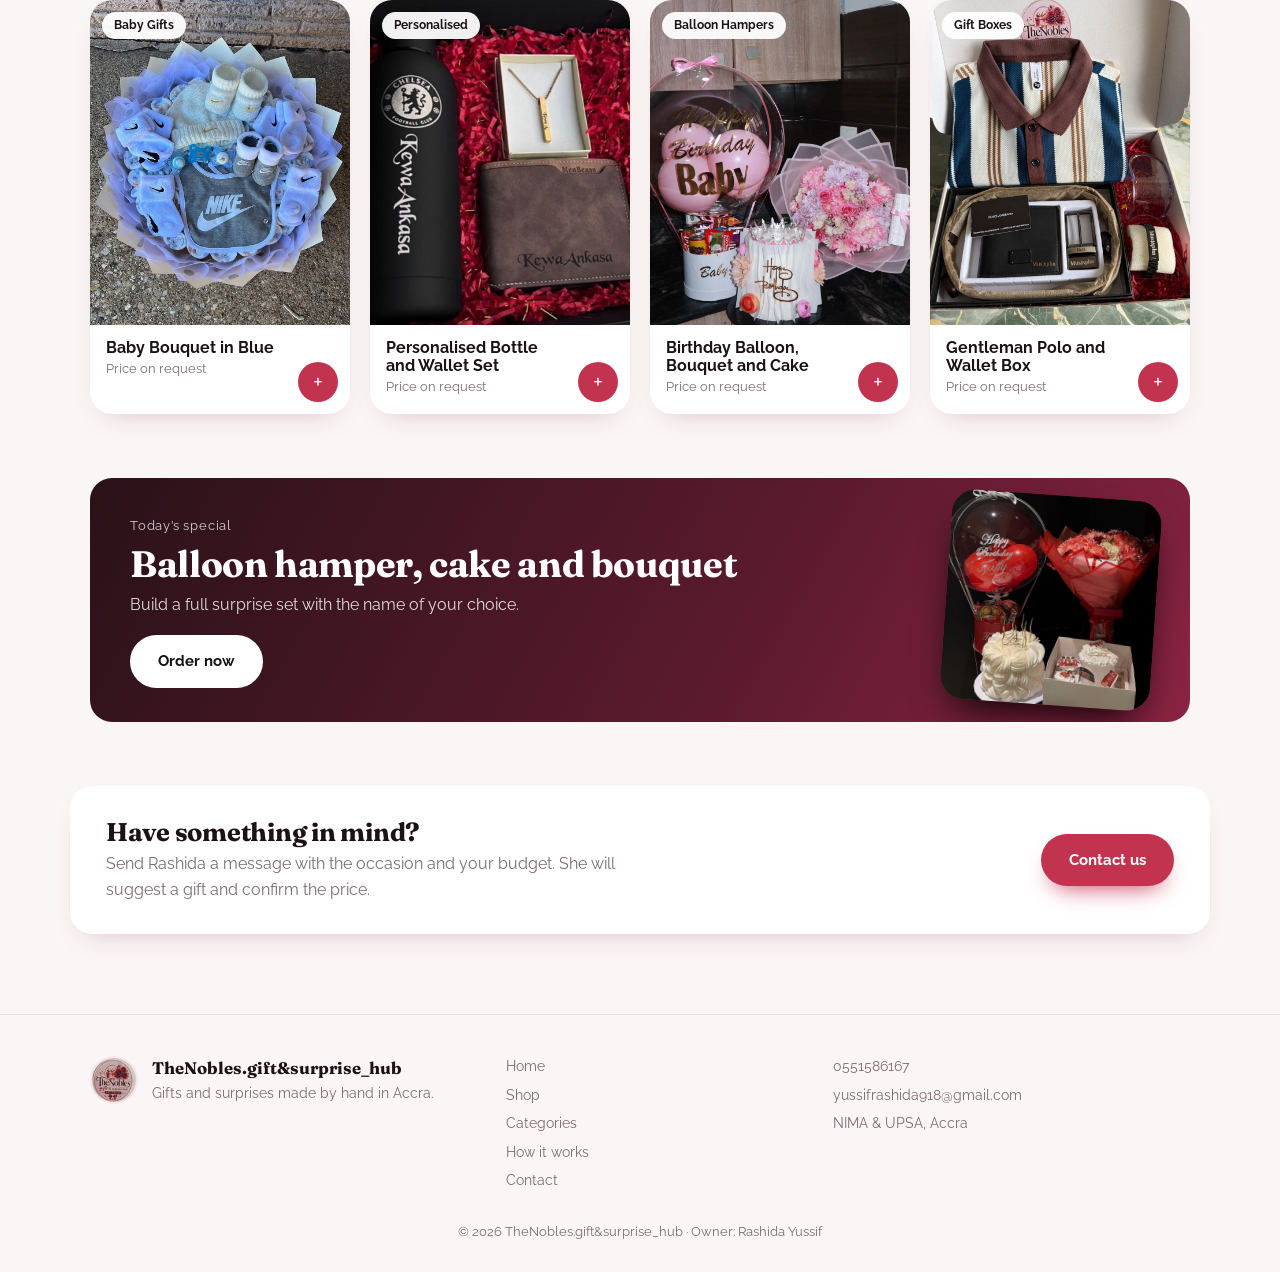
==== commit da40ea11: "Split into standalone pages, hero photo of Rashida with bouquet, unify styling and copy Co-Authored-" ====
--- a/index.html
+++ b/index.html
@@ -3,221 +3,90 @@
 <head>
 <meta charset="utf-8">
 <meta name="viewport" content="width=device-width, initial-scale=1, viewport-fit=cover">
-<title>TheNobles.gift&surprise_hub | Gifts &amp; Surprises in Accra</title>
-<meta name="description" content="TheNobles.gift&surprise_hub – luxury gift boxes, balloon hampers, rose bouquets, baby baskets and personalised gifts in Accra (NIMA &amp; UPSA). Order on WhatsApp: 0551586167.">
-<meta name="theme-color" content="#c8385a">
-<meta property="og:title" content="TheNobles.gift&surprise_hub">
-<meta property="og:description" content="Gift boxes, balloon hampers, bouquets & personalised surprises in Accra.">
+<title>TheNobles.gift&surprise_hub | Gifts and Surprises in Accra</title>
+<meta name="description" content="Gift boxes, balloon hampers, rose bouquets, baby baskets and personalised gifts in Accra (NIMA and UPSA). Order on WhatsApp 0551586167.">
+<meta name="theme-color" content="#c2334f">
+<meta property="og:title" content="TheNobles.gift&surprise_hub | Gifts and Surprises in Accra">
+<meta property="og:description" content="Gift boxes, balloon hampers, rose bouquets, baby baskets and personalised gifts in Accra (NIMA and UPSA). Order on WhatsApp 0551586167.">
 <meta property="og:image" content="img/p16.jpg">
 <link rel="icon" href="img/logo.jpg">
 <link rel="preconnect" href="https://fonts.googleapis.com">
 <link rel="preconnect" href="https://fonts.gstatic.com" crossorigin>
-<link href="https://fonts.googleapis.com/css2?family=Fraunces:opsz,wght@9..144,500;9..144,700&family=Raleway:wght@400;500;600;700&display=swap" rel="stylesheet">
+<link href="https://fonts.googleapis.com/css2?family=Fraunces:opsz,wght@9..144,600;9..144,700&family=Raleway:wght@400;500;600;700&display=swap" rel="stylesheet">
 <link rel="stylesheet" href="style.css">
 <script type="application/ld+json">
 {"@context":"https://schema.org","@type":"Store","name":"TheNobles.gift&surprise_hub","telephone":"+233551586167","email":"yussifrashida918@gmail.com","founder":"Rashida Yussif","address":{"@type":"PostalAddress","addressLocality":"Accra","addressCountry":"GH","streetAddress":"NIMA & UPSA"},"image":"img/logo.jpg"}
 </script>
 </head>
-<body>
-
-<header class="top" id="top">
-  <a class="brand" href="#top" aria-label="TheNobles home">
-    <img src="img/logo.jpg" alt="TheNobles logo" class="logo">
-    <span><small class="greet" id="greet"></small><b>TheNobles</b><small class="sub">gift &amp; surprise hub</small></span>
-  </a>
-  <nav class="links" aria-label="Main">
-    <a href="#categories">Categories</a>
-    <a href="#shop">Shop</a>
-    <a href="#how">How it works</a>
-    <a href="#contact">Contact</a>
-  </nav>
-  <div class="actions">
-    <a class="icon-btn wa-top" href="https://wa.me/233551586167" target="_blank" rel="noopener" aria-label="WhatsApp us">
-      <svg viewBox="0 0 24 24" fill="none" stroke="currentColor" stroke-width="1.8" stroke-linecap="round" stroke-linejoin="round"><path d="M3 21l1.6-4.7A8.5 8.5 0 1 1 8 19.500L3 21z"/><path d="M9 8.500c0 3.500 2.500 6 6 6l1-1.500-2-1-1 .8c-1-.4-1.800-1.200-2.200-2.200l.8-1-1-2z"/></svg>
-    </a>
-    <button class="icon-btn cart-btn" id="openCart" aria-label="Open cart">
-      <svg viewBox="0 0 24 24" fill="none" stroke="currentColor" stroke-width="1.8" stroke-linecap="round" stroke-linejoin="round"><circle cx="9" cy="20" r="1.4"/><circle cx="18" cy="20" r="1.4"/><path d="M2 3h3l2.7 12.400a1 1 0 0 0 1 .8h9.100a1 1 0 0 0 1-.8L20.500 8H6"/></svg>
-      <i class="badge" id="cartCount" hidden>0</i>
-    </button>
-  </div>
-</header>
-
+<body data-page="home">
 <main>
-<!-- MOBILE HERO (phones only) -->
+<!-- Phone hero -->
 <section class="m-hero">
   <form class="m-search" id="mSearch" role="search">
-    <input id="mq" type="search" placeholder="Search for gifts, flowers…" aria-label="Search gifts">
-    <button type="submit" aria-label="Search"><svg viewBox="0 0 24 24" fill="none" stroke="currentColor" stroke-width="2" stroke-linecap="round"><circle cx="11" cy="11" r="7"/><path d="m20 20-3.500-3.500"/></svg></button>
+    <input id="mq" type="search" placeholder="Search for gifts, flowers" aria-label="Search gifts">
+    <button type="submit" aria-label="Search"><svg viewBox="0 0 24 24" fill="none" stroke="currentColor" stroke-width="2" stroke-linecap="round"><circle cx="11" cy="11" r="7"/><path d="m20 20-3.5-3.5"/></svg></button>
   </form>
   <div class="m-slides" id="mSlides">
-    <article class="m-slide" style="--bg:url(img/p10.jpg)"><small>Today’s special</small><h2>Balloon, cake &amp; bouquet sets</h2><p>Named surprise hampers</p><a class="btn primary" href="#shop" data-filter="balloons">Order now</a></article>
-    <article class="m-slide" style="--bg:url(img/p16.jpg)"><small>Fresh &amp; romantic</small><h2>Rose bouquets that say it all</h2><p>Made to order in Accra</p><a class="btn primary" href="#shop" data-filter="bouquets">Order now</a></article>
-    <article class="m-slide" style="--bg:url(img/p02.jpg)"><small>For him &amp; her</small><h2>Luxury gift boxes</h2><p>Polos, bags, watches &amp; more</p><a class="btn primary" href="#shop" data-filter="boxes">Order now</a></article>
+    <article class="m-slide" style="--bg:url(img/p16.jpg)"><small>Fresh and romantic</small><h2>Roses made to order</h2><p>Hand wrapped in Accra</p><a class="btn primary" href="shop.html?cat=bouquets">Order now</a></article>
+    <article class="m-slide" style="--bg:url(img/p10.jpg)"><small>Today’s special</small><h2>Balloon, cake and bouquet sets</h2><p>Named surprise hampers</p><a class="btn primary" href="shop.html?cat=balloons">Order now</a></article>
+    <article class="m-slide" style="--bg:url(img/p02.jpg)"><small>For him and her</small><h2>Luxury gift boxes</h2><p>Polos, bags, watches and more</p><a class="btn primary" href="shop.html?cat=boxes">Order now</a></article>
   </div>
   <div class="m-dots" id="mDots"><i class="on"></i><i></i><i></i></div>
 </section>
 
-<!-- HERO -->
+<!-- Desktop hero -->
 <section class="hero wrap">
   <div class="hero-copy">
-    <p class="eyebrow">Gifts &amp; surprises · Accra, Ghana</p>
-    <h1>Make every moment <em>unforgettable.</em></h1>
-    <p class="lead">Luxury gift boxes, balloon hampers, rose bouquets, baby baskets and personalised surprises — curated by Rashida and delivered with love around Accra.</p>
+    <p class="eyebrow">Gifts and surprises in Accra</p>
+    <h1>Say it with <em>a gift.</em></h1>
+    <p class="lead">Gift boxes, balloon hampers, rose bouquets, baby baskets and personalised pieces, made by hand. Tell us who it is for and we take care of the rest.</p>
     <div class="cta">
-      <a class="btn primary" href="#shop">Shop gifts</a>
+      <a class="btn primary" href="shop.html">Shop the collection</a>
       <a class="btn ghost" href="https://wa.me/233551586167?text=Hello%20TheNobles%2C%20I%20want%20to%20order%20a%20gift" target="_blank" rel="noopener">Order on WhatsApp</a>
     </div>
     <ul class="trust">
       <li><b>NIMA &amp; UPSA</b><span>Pickup points</span></li>
-      <li><b>Custom</b><span>Names &amp; messages</span></li>
-      <li><b>Same-day</b><span>Delivery on request</span></li>
+      <li><b>Made to order</b><span>Names and messages</span></li>
+      <li><b>Across Accra</b><span>Delivery available</span></li>
     </ul>
   </div>
-  <div class="hero-art" aria-hidden="true">
-    <img class="a" src="img/p16.jpg" alt="" fetchpriority="high">
-    <img class="b" src="img/p23.jpg" alt="">
-    <img class="c" src="img/p02.jpg" alt="">
+  <div class="hero-photo">
+    <img src="img/p16.jpg" alt="Rashida holding a red rose bouquet" fetchpriority="high">
+    <div class="chip-card"><b>Now taking orders</b><span>WhatsApp 0551586167</span></div>
   </div>
 </section>
 
-<!-- PROMO STRIP -->
+<section class="wrap" id="categories">
+  <div class="sec-head"><h2>Shop by category</h2><a class="more" href="categories.html">View all</a></div>
+  <div class="cats" id="cats"></div>
+</section>
+
+<section class="wrap">
+  <div class="sec-head"><h2>Popular right now</h2><a class="more" href="shop.html">View all</a></div>
+  <div class="grid" id="featured"></div>
+</section>
+
 <section class="wrap">
   <div class="promo">
     <div>
       <small>Today’s special</small>
-      <h2>Balloon hamper + cake + bouquet</h2>
-      <p>Build a full surprise set with a name of your choice.</p>
-      <a class="btn light" href="#shop" data-filter="balloons">Order now</a>
+      <h2>Balloon hamper, cake and bouquet</h2>
+      <p>Build a full surprise set with the name of your choice.</p>
+      <a class="btn light" href="shop.html?cat=balloons">Order now</a>
     </div>
     <img src="img/p10.jpg" alt="Birthday balloon, bouquet and cake set" loading="lazy">
   </div>
 </section>
 
-<!-- CATEGORIES -->
-<section class="wrap" id="categories">
-  <div class="sec-head"><h2>Categories</h2></div>
-  <div class="cats" id="cats"></div>
+<section class="wrap band">
+  <div>
+    <h2>Have something in mind?</h2>
+    <p>Send Rashida a message with the occasion and your budget. She will suggest a gift and confirm the price.</p>
+  </div>
+  <a class="btn primary" href="contact.html">Contact us</a>
 </section>
 
-<!-- SHOP -->
-<section class="wrap" id="shop">
-  <div class="sec-head">
-    <h2>The collection</h2>
-    <span class="count" id="resultCount"></span>
-  </div>
-  <div class="search">
-    <input id="q" type="search" placeholder="Search flowers, gifts, boxes…" aria-label="Search products">
-    <svg viewBox="0 0 24 24" fill="none" stroke="currentColor" stroke-width="2" stroke-linecap="round"><circle cx="11" cy="11" r="7"/><path d="m20 20-3.500-3.500"/></svg>
-  </div>
-  <div class="chips" id="chips" role="tablist"></div>
-  <div class="grid" id="grid"></div>
-  <p class="empty" id="empty" hidden>No gifts match that search. Message us on WhatsApp for a custom order!</p>
-</section>
-
-<!-- HOW -->
-<section class="wrap" id="how">
-  <div class="sec-head"><h2>How it works</h2></div>
-  <ol class="steps">
-    <li><span>1</span><h3>Pick your gift</h3><p>Browse the collection and add favourites to your cart.</p></li>
-    <li><span>2</span><h3>Personalise</h3><p>Add the name, message and delivery time you want.</p></li>
-    <li><span>3</span><h3>Send on WhatsApp</h3><p>Your order goes straight to Rashida to confirm the price.</p></li>
-    <li><span>4</span><h3>Receive &amp; smile</h3><p>Pickup at NIMA / UPSA or delivery within Accra.</p></li>
-  </ol>
-</section>
-
-<!-- CONTACT -->
-<section class="wrap contact" id="contact">
-  <div class="owner">
-    <img src="img/p16.jpg" alt="Rashida Yussif holding a rose bouquet" loading="lazy">
-    <div>
-      <p class="eyebrow">Meet the founder</p>
-      <h2>Rashida Yussif</h2>
-      <p>Every box, bouquet and balloon is put together by hand. Tell us who it’s for and the occasion — we’ll handle the surprise.</p>
-    </div>
-  </div>
-  <div class="cards">
-    <a class="card" href="tel:+233551586167"><b>Call / WhatsApp</b><span>0551586167</span></a>
-    <a class="card" href="mailto:yussifrashida918@gmail.com"><b>Email</b><span>yussifrashida918@gmail.com</span></a>
-    <a class="card" href="https://www.google.com/maps/search/?api=1&query=UPSA+Accra" target="_blank" rel="noopener"><b>Location</b><span>NIMA &amp; UPSA, Accra</span></a>
-  </div>
-</section>
 </main>
-
-<footer>
-  <img src="img/logo.jpg" alt="" class="logo">
-  <p><b>TheNobles.gift&amp;surprise_hub</b><br>© <span id="yr"></span> · Owner: Rashida Yussif · NIMA &amp; UPSA, Accra</p>
-</footer>
-
-<!-- Mobile bottom nav -->
-<nav class="dock" aria-label="Quick navigation">
-  <a href="#top" aria-label="Home"><svg viewBox="0 0 24 24" fill="none" stroke="currentColor" stroke-width="1.8" stroke-linejoin="round"><path d="M4 11 12 4l8 7v9H4z"/></svg></a>
-  <a href="#shop" aria-label="Shop"><svg viewBox="0 0 24 24" fill="none" stroke="currentColor" stroke-width="1.8" stroke-linejoin="round"><rect x="3" y="8" width="18" height="12" rx="1"/><path d="M3 12h18M12 8v12M12 8c-2-4-6-3-5 0M12 8c2-4 6-3 5 0"/></svg></a>
-  <button id="dockCart" aria-label="Cart"><svg viewBox="0 0 24 24" fill="none" stroke="currentColor" stroke-width="1.8" stroke-linecap="round" stroke-linejoin="round"><circle cx="9" cy="20" r="1.4"/><circle cx="18" cy="20" r="1.4"/><path d="M2 3h3l2.7 12.400a1 1 0 0 0 1 .8h9.100a1 1 0 0 0 1-.8L20.500 8H6"/></svg><i class="badge" id="dockCount" hidden>0</i></button>
-  <a href="#contact" aria-label="Contact"><svg viewBox="0 0 24 24" fill="none" stroke="currentColor" stroke-width="1.8" stroke-linecap="round"><circle cx="12" cy="8" r="4"/><path d="M4 21c1-4 4-6 8-6s7 2 8 6"/></svg></a>
-</nav>
-
-<!-- Product modal -->
-<div class="overlay" id="modalWrap" hidden>
-  <div class="modal" role="dialog" aria-modal="true" aria-labelledby="mTitle">
-    <button class="x" data-close aria-label="Close">×</button>
-    <img id="mImg" alt="">
-    <div class="m-body">
-      <span class="tag" id="mCat"></span>
-      <h3 id="mTitle"></h3>
-      <p id="mDesc"></p>
-      <label class="field">Name / message on the gift <small>(optional)</small>
-        <input id="mNote" maxlength="60" placeholder="e.g. Happy Birthday Ama">
-      </label>
-      <div class="qty-row">
-        <div class="qty"><button id="mMinus" aria-label="Less">−</button><span id="mQty">1</span><button id="mPlus" aria-label="More">+</button></div>
-        <button class="btn primary grow" id="mAdd">Add to cart</button>
-      </div>
-      <p class="fine">Price confirmed on WhatsApp based on your choices.</p>
-    </div>
-  </div>
-</div>
-
-<!-- Cart / checkout drawer -->
-<div class="overlay" id="cartWrap" hidden>
-  <aside class="drawer" role="dialog" aria-modal="true" aria-label="Cart and checkout">
-    <header><button class="back" data-close aria-label="Close">‹</button><h3 id="drawerTitle">Your order</h3><span></span></header>
-    <div class="d-body">
-      <div id="cartItems"></div>
-      <a class="add-more" href="#shop" data-close>+ Add more items</a>
-
-      <form id="checkout" novalidate>
-        <h4>Delivery details</h4>
-        <label class="field">Your name<input name="name" required autocomplete="name" placeholder="Full name"></label>
-        <label class="field">Phone / WhatsApp<input name="phone" required inputmode="tel" autocomplete="tel" placeholder="05X XXX XXXX"></label>
-        <div class="two">
-          <label class="field">Date<input type="date" name="date"></label>
-          <label class="field">Time<input type="time" name="time"></label>
-        </div>
-        <div class="seg" role="radiogroup" aria-label="Fulfilment">
-          <label><input type="radio" name="mode" value="Pickup (NIMA / UPSA)" checked><span>Pickup</span></label>
-          <label><input type="radio" name="mode" value="Delivery"><span>Delivery</span></label>
-        </div>
-        <label class="field" id="addrRow" hidden>Delivery address / landmark<input name="address" placeholder="Area, landmark, house no."></label>
-
-        <div class="gift-row">
-          <div><b>Send as a gift</b><small>Add a card message from you</small></div>
-          <label class="switch"><input type="checkbox" id="giftToggle"><i></i></label>
-        </div>
-        <div id="giftBox" hidden>
-          <label class="field">Recipient name<input name="rname" placeholder="Who is it for?"></label>
-          <label class="field">Card message<textarea name="msg" rows="2" placeholder="Your message…"></textarea></label>
-        </div>
-        <label class="field">Extra notes<textarea name="notes" rows="2" placeholder="Colours, budget, allergies…"></textarea></label>
-
-        <p class="err" id="err" role="alert" hidden></p>
-        <button class="btn primary wide" type="submit">Send order on WhatsApp</button>
-        <p class="fine">No payment is taken on the site. Rashida confirms price and payment (MoMo / cash) on WhatsApp.</p>
-      </form>
-    </div>
-  </aside>
-</div>
-
-<div class="toast" id="toast" role="status" aria-live="polite"></div>
 <script src="app.js"></script>
 </body>
 </html>
--- a/style.css
+++ b/style.css
@@ -1,145 +1,184 @@
 :root{
-  --bg:#fbf5f5; --card:#fff; --ink:#1d1418; --mute:#7a6a70; --line:#efe1e4;
-  --rose:#c8385a; --rose-d:#a82a48; --blush:#f8e3e8; --dark:#141012; --gold:#b98a3e;
-  --r:22px; --shadow:0 10px 30px -12px rgba(120,30,55,.25);
+  --bg:#fbf6f6; --card:#fff; --ink:#1c1216; --mute:#7b6b71; --line:#eddde1;
+  --rose:#c2334f; --rose-d:#a32842; --blush:#f8e4e9; --dark:#161013; --gold:#b98a3e;
+  --r:22px; --shadow:0 12px 30px -16px rgba(110,25,50,.3);
   --f-head:'Fraunces',Georgia,serif; --f-body:'Raleway',system-ui,sans-serif;
-}
-@media (prefers-color-scheme:dark){
-  :root{--bg:#171214;--card:#221b1e;--ink:#f7eef0;--mute:#b4a2a8;--line:#33282c;--blush:#3a222a;--shadow:0 10px 30px -12px #000}
 }
 *{box-sizing:border-box;margin:0}
 [hidden]{display:none!important}
-html{scroll-behavior:smooth;scroll-padding-top:84px}
-body{font-family:var(--f-body);background:var(--bg);color:var(--ink);line-height:1.55;-webkit-font-smoothing:antialiased;padding-bottom:96px}
+html{scroll-behavior:smooth;scroll-padding-top:84px;color-scheme:light}
+body{font-family:var(--f-body);background:var(--bg);color:var(--ink);line-height:1.6;-webkit-font-smoothing:antialiased}
 img{max-width:100%;display:block}
 a{color:inherit;text-decoration:none}
 button,input,textarea{font:inherit;color:inherit}
 button{cursor:pointer;border:0;background:none}
 .wrap{max-width:1140px;margin:0 auto;padding:0 20px}
-section.wrap{margin-top:56px}
-h1,h2,h3{font-family:var(--f-head);line-height:1.15;font-weight:700}
-.eyebrow{font-size:.78rem;letter-spacing:.14em;text-transform:uppercase;color:var(--rose);font-weight:700}
+section.wrap{margin-top:64px}
+h1,h2,h3,h4{font-family:var(--f-head);line-height:1.15;font-weight:700;letter-spacing:-.01em}
+.eyebrow{font-size:.74rem;letter-spacing:.16em;text-transform:uppercase;color:var(--rose);font-weight:700}
+.lead{color:var(--mute);font-size:1.05rem;max-width:560px}
 
 /* header */
-.top{position:sticky;top:0;z-index:30;display:flex;align-items:center;gap:16px;padding:10px max(20px,calc((100vw - 1100px)/2));background:color-mix(in srgb,var(--bg) 88%,transparent);backdrop-filter:blur(14px);border-bottom:1px solid var(--line)}
+.top{position:sticky;top:0;z-index:30;display:flex;align-items:center;gap:20px;padding:10px max(20px,calc((100vw - 1100px)/2));background:rgba(251,246,246,.9);backdrop-filter:blur(14px);border-bottom:1px solid var(--line)}
 .brand{display:flex;align-items:center;gap:10px;margin-right:auto}
-.logo{width:46px;height:46px;border-radius:50%;object-fit:cover;transform:scale(1);border:2px solid var(--blush)}
+.logo{width:46px;height:46px;border-radius:50%;object-fit:cover;border:2px solid var(--blush)}
 .brand span{display:flex;flex-direction:column;line-height:1.1}
-.brand b{font-family:var(--f-head);font-size:1.15rem}
+.brand b{font-family:var(--f-head);font-size:1.2rem}
 .brand small{font-size:.68rem;color:var(--mute);letter-spacing:.06em}
-.links{display:flex;gap:26px;font-weight:600;font-size:.92rem}
-.links a:hover{color:var(--rose)}
+.greet{display:none!important}
+.links{display:flex;gap:28px;font-weight:600;font-size:.92rem}
+.links a{position:relative;padding:6px 0;color:var(--ink)}
+.links a::after{content:"";position:absolute;left:0;right:0;bottom:0;height:2px;background:var(--rose);transform:scaleX(0);transition:transform .2s}
+.links a:hover::after,.links a[aria-current=page]::after{transform:scaleX(1)}
+.links a[aria-current=page]{color:var(--rose)}
 .actions{display:flex;gap:10px}
 .icon-btn{position:relative;width:44px;height:44px;border-radius:50%;background:var(--card);box-shadow:var(--shadow);display:grid;place-items:center}
 .icon-btn svg{width:21px;height:21px}
-.wa-top{color:#1faa59}
+.wa-top{color:#1c9a55}
 .badge{position:absolute;top:-3px;right:-3px;min-width:19px;height:19px;padding:0 5px;border-radius:99px;background:var(--rose);color:#fff;font:700 .68rem/19px var(--f-body);text-align:center;font-style:normal}
 
-/* hero */
-.hero{display:grid;grid-template-columns:1.05fr .95fr;gap:40px;align-items:center;margin-top:36px}
-.hero h1{font-size:clamp(2.3rem,5.4vw,4rem);margin:12px 0 16px}
-.hero h1 em{color:var(--rose);font-style:italic}
-.lead{color:var(--mute);font-size:1.05rem;max-width:520px}
-.cta{display:flex;gap:12px;flex-wrap:wrap;margin:26px 0}
-.btn{display:inline-flex;align-items:center;justify-content:center;gap:8px;padding:14px 26px;border-radius:99px;font-weight:700;font-size:.95rem;transition:.2s}
-.btn.primary{background:var(--rose);color:#fff;box-shadow:0 10px 24px -10px var(--rose)}
+/* buttons */
+.btn{display:inline-flex;align-items:center;justify-content:center;padding:14px 28px;border-radius:99px;font-weight:700;font-size:.95rem;transition:.2s}
+.btn.primary{background:var(--rose);color:#fff;box-shadow:0 12px 24px -12px var(--rose)}
 .btn.primary:hover{background:var(--rose-d);transform:translateY(-1px)}
 .btn.ghost{background:var(--card);border:1.5px solid var(--line)}
 .btn.ghost:hover{border-color:var(--rose);color:var(--rose)}
 .btn.light{background:#fff;color:var(--dark)}
 .btn.wide{width:100%}
 .grow{flex:1}
-.trust{list-style:none;padding:0;display:flex;gap:28px;flex-wrap:wrap}
+
+/* home hero */
+.hero{display:grid;grid-template-columns:1.05fr .95fr;gap:48px;align-items:center;margin-top:40px}
+.hero h1{font-size:clamp(2.6rem,5.6vw,4.4rem);margin:14px 0 18px}
+.hero h1 em{color:var(--rose);font-style:italic}
+.cta{display:flex;gap:12px;flex-wrap:wrap;margin:28px 0}
+.trust{list-style:none;padding:0;display:flex;gap:32px;flex-wrap:wrap}
 .trust li{display:flex;flex-direction:column}
 .trust b{font-family:var(--f-head)}
 .trust span{font-size:.8rem;color:var(--mute)}
-.hero-art{position:relative;height:520px}
-.hero-art img{position:absolute;object-fit:cover;border-radius:28px;box-shadow:var(--shadow);border:5px solid var(--card)}
-.hero-art .a{width:56%;height:78%;left:0;top:0}
-.hero-art .b{width:46%;height:52%;right:0;top:6%}
-.hero-art .c{width:48%;height:44%;right:6%;bottom:0}
-
-/* promo */
-.promo{display:flex;align-items:center;justify-content:space-between;gap:20px;overflow:hidden;background:linear-gradient(120deg,#2a1219,#5b1a2e 60%,#8c2444);color:#fff;border-radius:var(--r);padding:30px 34px;min-height:210px}
-.promo small{opacity:.8;letter-spacing:.06em}
-.promo h2{font-size:clamp(1.5rem,3.4vw,2.2rem);margin:6px 0}
-.promo p{opacity:.85;margin-bottom:16px}
-.promo img{width:200px;height:200px;object-fit:cover;border-radius:24px;transform:rotate(4deg);margin:-20px -6px -20px 0;box-shadow:0 20px 40px -14px #000}
-
-/* section head */
-.sec-head{display:flex;align-items:baseline;justify-content:space-between;margin-bottom:18px}
-.sec-head h2{font-size:1.7rem}
-.count{color:var(--mute);font-size:.85rem}
-
-/* categories */
+.hero-photo{position:relative}
+.hero-photo>img{width:100%;aspect-ratio:4/5;max-height:600px;object-fit:cover;object-position:center 30%;border-radius:32px;box-shadow:var(--shadow);border:6px solid var(--card)}
+.chip-card{position:absolute;left:-20px;bottom:36px;display:flex;flex-direction:column;background:var(--card);padding:14px 20px;border-radius:18px;box-shadow:var(--shadow)}
+.chip-card b{font-family:var(--f-head)}
+.chip-card span{font-size:.8rem;color:var(--mute)}
+
+/* section heads */
+.sec-head{display:flex;align-items:baseline;justify-content:space-between;margin-bottom:20px}
+.sec-head h2{font-size:1.8rem}
+.more{color:var(--rose);font-weight:700;font-size:.9rem}
+.more:hover{text-decoration:underline}
+.page-head{margin-top:44px!important}
+.page-head h1{font-size:clamp(2rem,4.6vw,3.2rem);margin:8px 0 12px}
+
+/* categories row (home) */
 .cats{display:grid;grid-template-columns:repeat(6,1fr);gap:14px}
 .cat{display:flex;flex-direction:column;align-items:center;gap:8px;font-weight:600;font-size:.85rem;text-align:center}
 .cat img{width:100%;aspect-ratio:1;object-fit:cover;border-radius:24px;background:var(--blush);transition:.25s}
 .cat:hover img{transform:translateY(-4px);box-shadow:var(--shadow)}
 
-/* search + chips */
-.search{position:relative;margin-bottom:14px}
+/* categories page */
+.cat-cards{display:grid;grid-template-columns:repeat(3,1fr);gap:20px}
+.cat-card{display:flex;flex-direction:column;background:var(--card);border-radius:var(--r);overflow:hidden;box-shadow:var(--shadow);transition:.25s}
+.cat-card:hover{transform:translateY(-4px)}
+.cat-card img{width:100%;aspect-ratio:4/3;object-fit:cover}
+.cat-card div{padding:18px 20px 22px}
+.cat-card h3{font-size:1.3rem;margin-bottom:4px}
+.cat-card p{color:var(--mute);font-size:.9rem}
+.cat-card span{display:inline-block;margin-top:10px;color:var(--rose);font-weight:700;font-size:.82rem}
+
+/* shop */
+.search{position:relative;margin-bottom:14px;max-width:560px}
 .search input{width:100%;padding:16px 60px 16px 22px;border-radius:99px;border:1.5px solid var(--line);background:var(--card);outline:none}
 .search input:focus{border-color:var(--rose)}
 .search svg{position:absolute;right:6px;top:6px;width:42px;height:42px;padding:11px;border-radius:50%;background:var(--rose);color:#fff}
-.chips{display:flex;gap:10px;overflow-x:auto;padding:4px 0 18px;scrollbar-width:none}
+.chips{display:flex;gap:10px;overflow-x:auto;padding:4px 0 14px;scrollbar-width:none}
 .chips::-webkit-scrollbar{display:none}
 .chip{flex:none;padding:10px 20px;border-radius:99px;background:var(--card);border:1.5px solid var(--line);font-weight:600;font-size:.88rem}
 .chip[aria-selected=true]{background:var(--rose);border-color:var(--rose);color:#fff}
-
-/* product grid */
-.grid{display:grid;grid-template-columns:repeat(auto-fill,minmax(220px,1fr));gap:18px}
+.count{color:var(--mute);font-size:.85rem;margin-bottom:14px}
+.grid{display:grid;grid-template-columns:repeat(auto-fill,minmax(230px,1fr));gap:20px}
 .p{position:relative;background:var(--card);border-radius:var(--r);overflow:hidden;box-shadow:var(--shadow);display:flex;flex-direction:column;cursor:pointer;transition:.25s}
 .p:hover{transform:translateY(-4px)}
 .p img{width:100%;aspect-ratio:4/5;object-fit:cover;background:var(--blush)}
 .p .tag{position:absolute;top:12px;left:12px}
-.tag{background:rgba(255,255,255,.92);color:var(--ink);padding:4px 12px;border-radius:99px;font-size:.72rem;font-weight:700}
+.tag{background:rgba(255,255,255,.94);color:var(--ink);padding:4px 12px;border-radius:99px;font-size:.72rem;font-weight:700}
 .p-info{padding:14px 16px 16px;display:flex;flex-direction:column;gap:2px}
-.p-info h3{font-family:var(--f-body);font-size:.98rem;font-weight:700;padding-right:44px}
+.p-info h3{font-family:var(--f-body);font-size:.98rem;font-weight:700;padding-right:44px;letter-spacing:0}
 .p-info span{font-size:.8rem;color:var(--mute)}
 .add{position:absolute;right:12px;bottom:12px;width:40px;height:40px;border-radius:50%;background:var(--rose);color:#fff;font-size:1.5rem;line-height:1;display:grid;place-items:center;transition:.2s}
 .add:hover{background:var(--rose-d);transform:scale(1.08)}
 .empty{text-align:center;color:var(--mute);padding:40px 0}
 
-/* steps */
+/* promo + band */
+.promo{display:flex;align-items:center;justify-content:space-between;gap:20px;overflow:hidden;background:linear-gradient(120deg,#2a1219,#5b1a2e 60%,#8c2444);color:#fff;border-radius:var(--r);padding:34px 40px;min-height:220px}
+.promo small{opacity:.8;letter-spacing:.06em}
+.promo h2{font-size:clamp(1.6rem,3.4vw,2.3rem);margin:6px 0}
+.promo p{opacity:.85;margin-bottom:18px}
+.promo img{width:210px;height:210px;object-fit:cover;border-radius:24px;transform:rotate(4deg);margin:-20px -6px -20px 0;box-shadow:0 20px 40px -14px #000}
+.band{display:flex;align-items:center;justify-content:space-between;gap:24px;background:var(--card);border-radius:var(--r);padding:32px 36px;box-shadow:var(--shadow)}
+.band h2{font-size:1.6rem;margin-bottom:4px}
+.band p{color:var(--mute);max-width:520px}
+
+/* how it works */
 .steps{list-style:none;padding:0;display:grid;grid-template-columns:repeat(4,1fr);gap:16px}
-.steps li{background:var(--card);border-radius:var(--r);padding:24px;box-shadow:var(--shadow)}
-.steps span{display:grid;place-items:center;width:36px;height:36px;border-radius:50%;background:var(--blush);color:var(--rose);font-weight:800;margin-bottom:12px}
-.steps h3{font-family:var(--f-body);font-size:1rem;margin-bottom:4px}
-.steps p{font-size:.88rem;color:var(--mute)}
+.steps li{background:var(--card);border-radius:var(--r);padding:26px;box-shadow:var(--shadow)}
+.steps span{display:grid;place-items:center;width:38px;height:38px;border-radius:50%;background:var(--blush);color:var(--rose);font-weight:800;margin-bottom:14px}
+.steps h3{font-family:var(--f-body);font-size:1.02rem;margin-bottom:4px;letter-spacing:0}
+.steps p{font-size:.9rem;color:var(--mute)}
+.faq{display:grid;gap:10px;max-width:760px}
+.faq details{background:var(--card);border-radius:18px;padding:18px 22px;box-shadow:var(--shadow)}
+.faq summary{cursor:pointer;font-weight:700;list-style:none;display:flex;justify-content:space-between;gap:12px}
+.faq summary::after{content:"+";color:var(--rose);font-size:1.3rem;line-height:1}
+.faq details[open] summary::after{content:"−"}
+.faq p{margin-top:10px;color:var(--mute);font-size:.94rem}
 
 /* contact */
-.owner{display:flex;gap:24px;align-items:center;background:var(--card);border-radius:var(--r);padding:22px;box-shadow:var(--shadow);margin-bottom:16px}
-.owner img{width:150px;height:150px;border-radius:24px;object-fit:cover;flex:none}
-.owner h2{font-size:1.8rem;margin:4px 0 8px}
+.owner{display:flex;gap:26px;align-items:center;background:var(--card);border-radius:var(--r);padding:22px;box-shadow:var(--shadow);margin-bottom:16px}
+.owner img{width:170px;height:170px;border-radius:24px;object-fit:cover;object-position:center 30%;flex:none}
+.owner h2{font-size:1.9rem;margin:4px 0 8px}
 .owner p:last-child{color:var(--mute)}
 .cards{display:grid;grid-template-columns:repeat(3,1fr);gap:16px}
 .card{display:flex;flex-direction:column;gap:2px;background:var(--dark);color:#fff;padding:22px;border-radius:var(--r);transition:.2s;overflow-wrap:anywhere}
 .card:hover{background:var(--rose)}
 .card span{opacity:.8;font-size:.92rem}
-footer{display:flex;align-items:center;justify-content:center;gap:14px;margin-top:56px;padding:30px 20px;border-top:1px solid var(--line);text-align:left;font-size:.85rem;color:var(--mute)}
-footer .logo{width:44px;height:44px}
-
-/* dock (mobile) */
-.dock{position:fixed;left:50%;bottom:calc(14px + env(safe-area-inset-bottom));transform:translateX(-50%);z-index:40;display:none;gap:6px;background:var(--dark);padding:10px 14px;border-radius:99px;box-shadow:0 14px 34px -8px rgba(0,0,0,.5)}
-.dock a,.dock button{position:relative;display:grid;place-items:center;width:52px;height:44px;color:#c9bcc0}
-.dock svg{width:24px;height:24px}
-.dock a:hover,.dock button:hover{color:#fff}
+.panel{background:var(--card);border-radius:var(--r);padding:28px;box-shadow:var(--shadow);max-width:640px}
+.panel h2{font-size:1.5rem;margin-bottom:6px}
+.panel .btn{margin-top:18px}
+
+/* footer */
+footer{margin-top:80px;border-top:1px solid var(--line);padding:40px 0 30px;color:var(--mute);font-size:.88rem}
+.foot{display:grid;grid-template-columns:1.3fr 1fr 1.2fr;gap:30px;align-items:start}
+.foot-brand{display:flex;gap:14px;align-items:center}
+.foot-brand b{color:var(--ink);font-family:var(--f-head);font-size:1.05rem}
+.foot nav,.foot-contact{display:flex;flex-direction:column;gap:6px}
+.foot a:hover{color:var(--rose)}
+.copy{text-align:center;margin-top:30px;font-size:.8rem}
+footer .logo{width:48px;height:48px}
+
+/* phone dock */
+.dock{position:fixed;left:50%;bottom:calc(14px + env(safe-area-inset-bottom));transform:translateX(-50%);z-index:40;display:none;gap:4px;background:var(--dark);padding:10px 12px;border-radius:99px;box-shadow:0 14px 34px -8px rgba(0,0,0,.5)}
+.dock a,.dock button{position:relative;display:grid;place-items:center;width:50px;height:44px;color:#b9abb0}
+.dock svg{width:23px;height:23px}
+.dock a:hover,.dock button:hover,.dock a[aria-current=page]{color:#fff}
+.dock a[aria-current=page]::after{content:"";position:absolute;bottom:2px;width:5px;height:5px;border-radius:50%;background:var(--rose)}
+
+/* phone hero block (hidden on larger screens) */
+.m-hero{display:none}
 
 /* overlays */
 .overlay{position:fixed;inset:0;z-index:60;background:rgba(20,10,14,.55);backdrop-filter:blur(3px);display:flex;justify-content:flex-end;animation:fade .2s}
-.overlay[hidden]{display:none}
 @keyframes fade{from{opacity:0}}
 @keyframes up{from{transform:translateY(30px);opacity:0}}
+@keyframes slide{from{transform:translateX(40px);opacity:0}}
 #modalWrap{align-items:center;justify-content:center;padding:16px}
 .modal{position:relative;display:grid;grid-template-columns:1fr 1fr;width:min(860px,100%);max-height:92vh;background:var(--card);border-radius:28px;overflow:hidden;animation:up .25s}
 .modal>img{width:100%;height:100%;object-fit:cover;max-height:92vh}
 .m-body{padding:30px 28px;display:flex;flex-direction:column;gap:12px;overflow:auto}
-.m-body h3{font-size:1.6rem}
+.m-body h3{font-size:1.65rem}
 .m-body p{color:var(--mute)}
 .m-body .tag{align-self:flex-start;background:var(--blush);color:var(--rose)}
-.x{position:absolute;top:12px;right:12px;z-index:2;width:38px;height:38px;border-radius:50%;background:rgba(255,255,255,.92);color:#111;font-size:1.5rem;line-height:1}
-.field{display:flex;flex-direction:column;gap:6px;font-size:.82rem;font-weight:700;margin-top:10px}
+.x{position:absolute;top:12px;right:12px;z-index:2;width:38px;height:38px;border-radius:50%;background:rgba(255,255,255,.94);color:#111;font-size:1.5rem;line-height:1}
+.field{display:flex;flex-direction:column;gap:6px;font-size:.82rem;font-weight:700;margin-top:12px}
 .field small{font-weight:500;color:var(--mute)}
 .field input,.field textarea{padding:13px 16px;border-radius:14px;border:1.5px solid var(--line);background:var(--bg);outline:none;font-weight:500;resize:vertical}
 .field input:focus,.field textarea:focus{border-color:var(--rose)}
@@ -151,24 +190,24 @@
 .fine{font-size:.76rem;color:var(--mute);text-align:center}
 
 .drawer{width:min(460px,100%);height:100%;background:var(--bg);display:flex;flex-direction:column;animation:slide .28s}
-@keyframes slide{from{transform:translateX(40px);opacity:0}}
 .drawer>header{display:grid;grid-template-columns:44px 1fr 44px;align-items:center;padding:16px 18px}
-.drawer h3{text-align:center;font-family:var(--f-body);font-size:1.15rem}
+.drawer h3{text-align:center;font-family:var(--f-body);font-size:1.1rem;letter-spacing:0}
 .back{width:44px;height:44px;border-radius:50%;background:var(--card);font-size:1.6rem;box-shadow:var(--shadow)}
 .d-body{flex:1;overflow:auto;padding:0 18px 30px}
 .line{display:flex;gap:12px;background:var(--card);padding:10px;border-radius:18px;margin-bottom:10px;position:relative}
 .line img{width:72px;height:88px;border-radius:12px;object-fit:cover;flex:none}
 .line .info{flex:1;display:flex;flex-direction:column;justify-content:space-between;min-width:0}
 .line h5{font-size:.92rem;padding-right:24px}
-.line small{color:var(--mute);font-size:.76rem;overflow:hidden;text-overflow:ellipsis;white-space:nowrap}
+.line small{color:var(--mute);font-size:.76rem;display:block;overflow:hidden;text-overflow:ellipsis;white-space:nowrap}
 .line .rm{position:absolute;top:8px;right:12px;color:var(--mute);font-size:1.2rem}
 .line .qty{align-self:flex-end;padding:2px}
 .line .qty button{width:28px;height:28px}
 .cart-empty{text-align:center;padding:40px 10px;color:var(--mute)}
-.add-more{display:block;text-align:center;padding:14px;border:1.5px solid var(--line);border-radius:99px;background:var(--card);font-weight:700;font-size:.9rem;margin:6px 0 20px}
-#checkout h4{font-family:var(--f-head);font-size:1.15rem}
+.add-more{display:block;text-align:center;padding:14px;border:1.5px solid var(--line);border-radius:99px;background:var(--card);font-weight:700;font-size:.9rem;margin:6px 0 22px}
+#checkout h4{font-size:1.2rem}
 .two{display:grid;grid-template-columns:1fr 1fr;gap:12px}
 .seg{display:grid;grid-template-columns:1fr 1fr;gap:10px;margin-top:14px}
+.seg label{position:relative}
 .seg input{position:absolute;opacity:0}
 .seg span{display:block;text-align:center;padding:12px;border-radius:14px;border:1.5px solid var(--line);background:var(--card);font-weight:700;font-size:.88rem}
 .seg input:checked+span{border-color:var(--rose);background:var(--blush);color:var(--rose)}
@@ -177,112 +216,113 @@
 .gift-row small{display:block;color:var(--mute);font-size:.76rem}
 .switch{position:relative;width:50px;height:28px;flex:none}
 .switch input{position:absolute;opacity:0;inset:0;z-index:2;cursor:pointer}
-.switch i{position:absolute;inset:0;background:#c9bcc0;border-radius:99px;transition:.2s}
+.switch i{position:absolute;inset:0;background:#cdbfc4;border-radius:99px;transition:.2s}
 .switch i::after{content:"";position:absolute;top:3px;left:3px;width:22px;height:22px;border-radius:50%;background:#fff;transition:.2s}
 .switch input:checked+i{background:var(--rose)}
 .switch input:checked+i::after{transform:translateX(22px)}
 #checkout .btn{margin:18px 0 8px}
-.err{color:#d12a4b;font-size:.85rem;font-weight:600;margin-top:10px}
+.err{color:#c4243f;font-size:.85rem;font-weight:600;margin-top:10px}
 .toast{position:fixed;left:50%;bottom:104px;transform:translate(-50%,20px);z-index:80;background:var(--dark);color:#fff;padding:12px 20px;border-radius:99px;font-size:.88rem;font-weight:600;opacity:0;pointer-events:none;transition:.25s}
 .toast.on{opacity:1;transform:translate(-50%,0)}
 :focus-visible{outline:2px solid var(--rose);outline-offset:2px}
 
-/* mobile-only blocks (hidden elsewhere) */
-.m-hero,.greet{display:none}
-
-/* responsive */
+/* tablet */
 @media (max-width:900px){
-  .hero{grid-template-columns:1fr;gap:26px}
-  .hero-art{height:380px}
+  .links{display:none}
+  .dock{display:flex}
+  body{padding-bottom:96px}
+  .hero{grid-template-columns:1fr;gap:30px}
+  .hero-photo>img{aspect-ratio:1;max-height:480px}
+  .chip-card{left:16px}
   .steps{grid-template-columns:repeat(2,1fr)}
   .cats{grid-template-columns:repeat(3,1fr)}
-  .links{display:none}
-  .dock{display:flex}
-  .wa-top{display:none}
+  .cat-cards{grid-template-columns:repeat(2,1fr)}
   .cards{grid-template-columns:1fr}
-  .owner{flex-direction:column;text-align:center}
-  .owner img{width:100%;height:240px}
+  .foot{grid-template-columns:1fr}
+  .band{flex-direction:column;align-items:flex-start}
 }
+
+/* ===== PHONE ===== */
 @media (max-width:640px){
-  .modal{grid-template-columns:1fr;overflow:auto}
-  .modal>img{height:280px}
-  #modalWrap{align-items:flex-end;padding:0}
-  .modal{border-radius:28px 28px 0 0;max-height:94vh}
-  .promo img{display:none}
-  .grid{grid-template-columns:repeat(2,1fr);gap:12px}
-  .p-info h3{font-size:.86rem;padding-right:0}
-  .p-info span{padding-right:44px}
-  .hero-art{height:320px}
-  .sec-head h2{font-size:1.45rem}
-}
-@media (min-width:901px){.toast{bottom:30px}body{padding-bottom:0}}
-@media (prefers-reduced-motion:reduce){*{animation:none!important;transition:none!important}html{scroll-behavior:auto}}
-
-/* ===== PHONE LAYOUT (app-style, matches reference) ===== */
-@media (max-width:640px){
-  body{background:#f3f6f4;background:var(--bg)}
+  section.wrap{margin-top:30px}
   .wrap{padding:0 16px}
-  section.wrap{margin-top:28px}
-
-  /* header: greeting left, round buttons right */
-  .top{padding:12px 16px;gap:10px;position:static;background:transparent;border:0;backdrop-filter:none}
+  .top{position:static;padding:12px 16px;gap:10px;background:transparent;border:0;backdrop-filter:none}
   .logo{width:48px;height:48px}
   .brand{gap:12px}
   .brand .sub{display:none}
   .greet{display:block!important;font-size:.76rem;color:var(--mute);font-weight:500}
-  .brand b{font-size:1.1rem;font-family:var(--f-body);font-weight:700}
-  .wa-top{display:grid}
-  .icon-btn{width:46px;height:46px;box-shadow:0 4px 14px -6px rgba(0,0,0,.18)}
-
-  /* hero -> search + banner carousel */
-  .hero,.promo,section.wrap:has(>.promo){display:none}
+  .brand b{font-family:var(--f-body);font-size:1.1rem}
+  .icon-btn{width:46px;height:46px;box-shadow:0 4px 14px -6px rgba(0,0,0,.2)}
+
+  /* home hero: search + banner carousel */
+  .hero,.promo,.hero+section.wrap{display:none}
+  .hero+section.wrap#categories{display:block}
   .m-hero{display:block;padding:0 16px}
   .m-search{position:relative;margin-bottom:16px}
   .m-search input{width:100%;padding:16px 62px 16px 22px;border-radius:99px;border:0;background:var(--card);box-shadow:0 4px 16px -8px rgba(0,0,0,.2);outline:none;font-size:.9rem}
   .m-search button{position:absolute;right:6px;top:6px;width:44px;height:44px;border-radius:50%;background:var(--rose);color:#fff;display:grid;place-items:center}
   .m-search svg{width:20px;height:20px}
-  .m-slides{display:flex;overflow-x:auto;scroll-snap-type:x mandatory;gap:0;border-radius:24px;scrollbar-width:none}
+  .m-slides{display:flex;overflow-x:auto;scroll-snap-type:x mandatory;border-radius:24px;scrollbar-width:none}
   .m-slides::-webkit-scrollbar{display:none}
-  .m-slide{flex:0 0 100%;scroll-snap-align:center;min-height:190px;padding:22px 20px;color:#fff;display:flex;flex-direction:column;align-items:flex-start;justify-content:flex-end;gap:2px;background:linear-gradient(90deg,rgba(15,6,10,.82) 25%,rgba(15,6,10,.1)),var(--bg) center/cover}
-  .m-slide small{font-size:.95rem;font-weight:500}
-  .m-slide h2{font-family:var(--f-body);font-size:1.55rem;line-height:1.15;max-width:70%}
+  .m-slide{flex:0 0 100%;scroll-snap-align:center;min-height:200px;padding:22px 20px;color:#fff;display:flex;flex-direction:column;align-items:flex-start;justify-content:flex-end;background:linear-gradient(90deg,rgba(15,6,10,.85) 30%,rgba(15,6,10,.05)),var(--bg) center 30%/cover}
+  .m-slide small{font-size:.9rem;font-weight:500}
+  .m-slide h2{font-size:1.6rem;max-width:72%}
   .m-slide p{font-size:.8rem;opacity:.9;margin-bottom:12px}
   .m-slide .btn{padding:10px 22px;font-size:.85rem}
   .m-dots{display:flex;justify-content:center;gap:6px;margin-top:12px}
-  .m-dots i{width:6px;height:6px;border-radius:50%;background:#cfc3c7;transition:.2s}
+  .m-dots i{width:6px;height:6px;border-radius:50%;background:#d3c6ca;transition:.2s}
   .m-dots i.on{width:18px;border-radius:99px;background:var(--rose)}
 
-  /* categories -> horizontal row of rounded thumbnails */
-  #categories{margin-top:20px}
+  /* categories row */
+  #categories{margin-top:24px}
+  .sec-head h2{font-size:1.3rem}
   .cats{display:flex;overflow-x:auto;gap:12px;margin:0 -16px;padding:0 16px 4px;scrollbar-width:none}
   .cats::-webkit-scrollbar{display:none}
   .cat{flex:none;width:78px;gap:6px;font-size:.72rem;font-weight:500;color:var(--mute)}
   .cat img{border-radius:18px;background:var(--card);border:1px solid var(--line)}
-  #categories .sec-head{display:none}
-
-  /* shop: search lives in the hero, chips + image-first cards */
-  #shop .search{display:none}
-  .sec-head h2{font-size:1.25rem;font-family:var(--f-body)}
-  .chips{margin:0 -16px;padding:2px 16px 14px}
-  .chip{padding:9px 20px;font-size:.82rem;border-radius:99px;border-color:transparent;background:#ece3e5}
-  .grid{gap:12px}
+  .cat-cards{grid-template-columns:1fr;gap:12px}
+  .cat-card{flex-direction:row;box-shadow:none}
+  .cat-card img{width:110px;aspect-ratio:1;flex:none}
+  .cat-card div{padding:14px}
+  .cat-card h3{font-size:1.05rem}
+  .cat-card p{font-size:.8rem}
+
+  /* shop */
+  .page-head{margin-top:8px!important}
+  .page-head h1{font-size:1.8rem}
+  .page-head .lead{font-size:.92rem}
+  .search{max-width:none}
+  .chips{margin:0 -16px;padding:2px 16px 12px}
+  .chip{padding:9px 20px;font-size:.82rem;border-color:transparent;background:#efe4e7}
+  .grid{gap:12px;grid-template-columns:repeat(2,1fr)}
   .p{border-radius:22px;box-shadow:none;background:transparent;overflow:visible}
   .p img{aspect-ratio:3/4;border-radius:22px}
-  .p .tag{top:10px;left:10px;font-size:.68rem;padding:4px 12px}
-  .p-info{position:absolute;left:0;right:0;bottom:0;padding:40px 14px 14px;border-radius:0 0 22px 22px;background:linear-gradient(transparent,rgba(15,6,10,.78));color:#fff}
+  .p .tag{top:10px;left:10px;font-size:.68rem}
+  .p-info{position:absolute;left:0;right:0;bottom:0;padding:44px 14px 14px;border-radius:0 0 22px 22px;background:linear-gradient(transparent,rgba(15,6,10,.8))}
   .p-info h3{color:#fff;font-size:.82rem;padding-right:44px}
-  .p-info span{color:rgba(255,255,255,.8);font-size:.7rem;padding-right:0}
-  .add{right:10px;bottom:10px;width:38px;height:38px;background:var(--rose);border:2px solid rgba(255,255,255,.9)}
-
-  /* how-it-works + contact as list-style cards */
+  .p-info span{color:rgba(255,255,255,.82);font-size:.7rem}
+  .add{right:10px;bottom:10px;width:38px;height:38px;border:2px solid rgba(255,255,255,.9)}
+
+  /* other blocks */
   .steps{grid-template-columns:1fr;gap:10px}
-  .steps li{display:grid;grid-template-columns:36px 1fr;column-gap:14px;padding:16px;box-shadow:none}
+  .steps li{display:grid;grid-template-columns:38px 1fr;column-gap:14px;padding:16px;box-shadow:none}
   .steps span{grid-row:span 2;margin:0}
-  .owner{flex-direction:row;text-align:left;padding:12px;gap:14px;box-shadow:none;align-items:center}
-  .owner img{width:96px;height:96px;flex:none;border-radius:18px}
-  .owner h2{font-size:1.2rem;font-family:var(--f-body);margin:2px 0}
-  .owner p:last-child{font-size:.8rem}
-  .cards{gap:10px}
+  .owner{padding:12px;gap:14px;box-shadow:none}
+  .owner img{width:96px;height:96px;border-radius:18px}
+  .owner h2{font-size:1.25rem;margin:2px 0}
+  .owner p:last-child{font-size:.82rem}
   .card{border-radius:20px;padding:18px}
-  .dock{background:var(--dark);padding:10px 12px}
+  .band{padding:24px}
+  .band h2{font-size:1.3rem}
+  .panel{padding:22px}
+
+  /* modal as bottom sheet */
+  .modal{grid-template-columns:1fr;overflow:auto;border-radius:28px 28px 0 0;max-height:94vh}
+  .modal>img{height:280px}
+  #modalWrap{align-items:flex-end;padding:0}
+  .toast{bottom:104px}
 }
+@media (min-width:901px){.toast{bottom:30px}}
+@media (prefers-reduced-motion:reduce){*{animation:none!important;transition:none!important}html{scroll-behavior:auto}}
+.wrap.band{width:calc(100% - 40px)}
+@media (max-width:640px){.wrap.band{width:calc(100% - 32px)}}
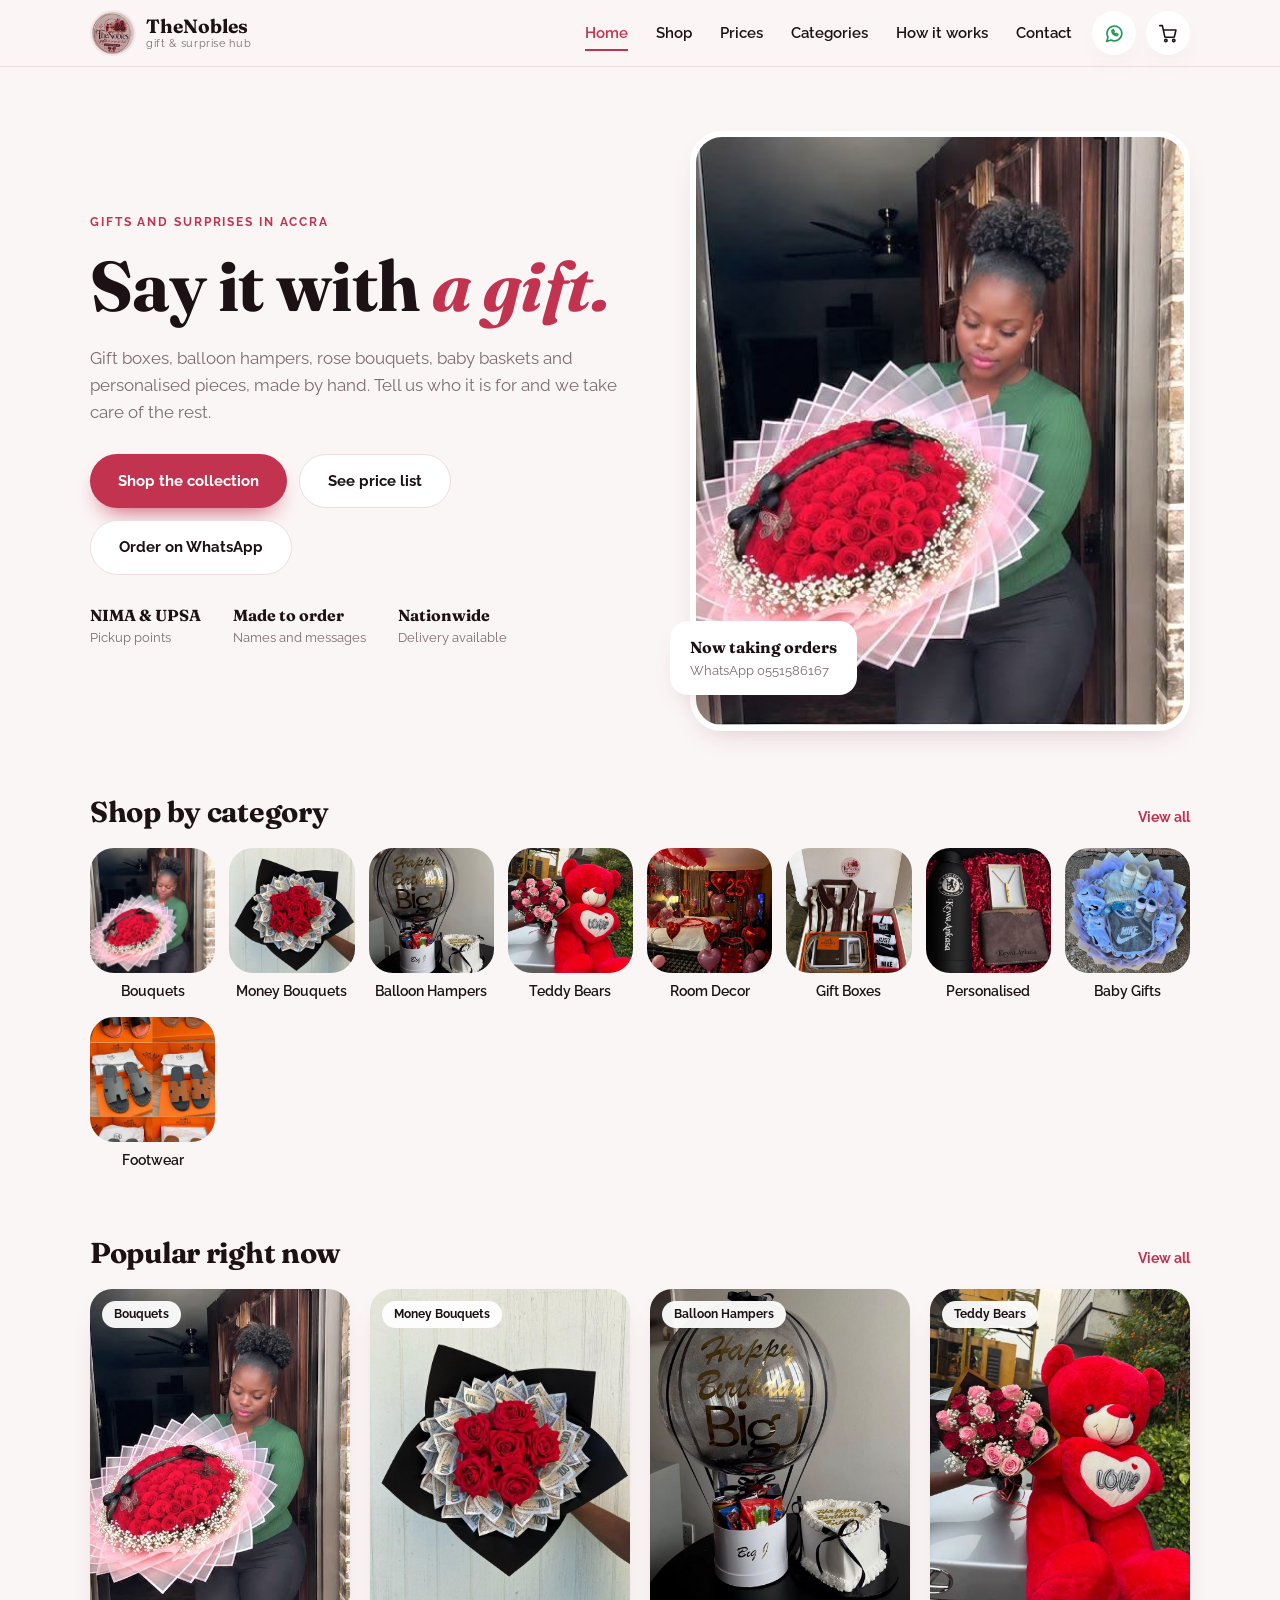
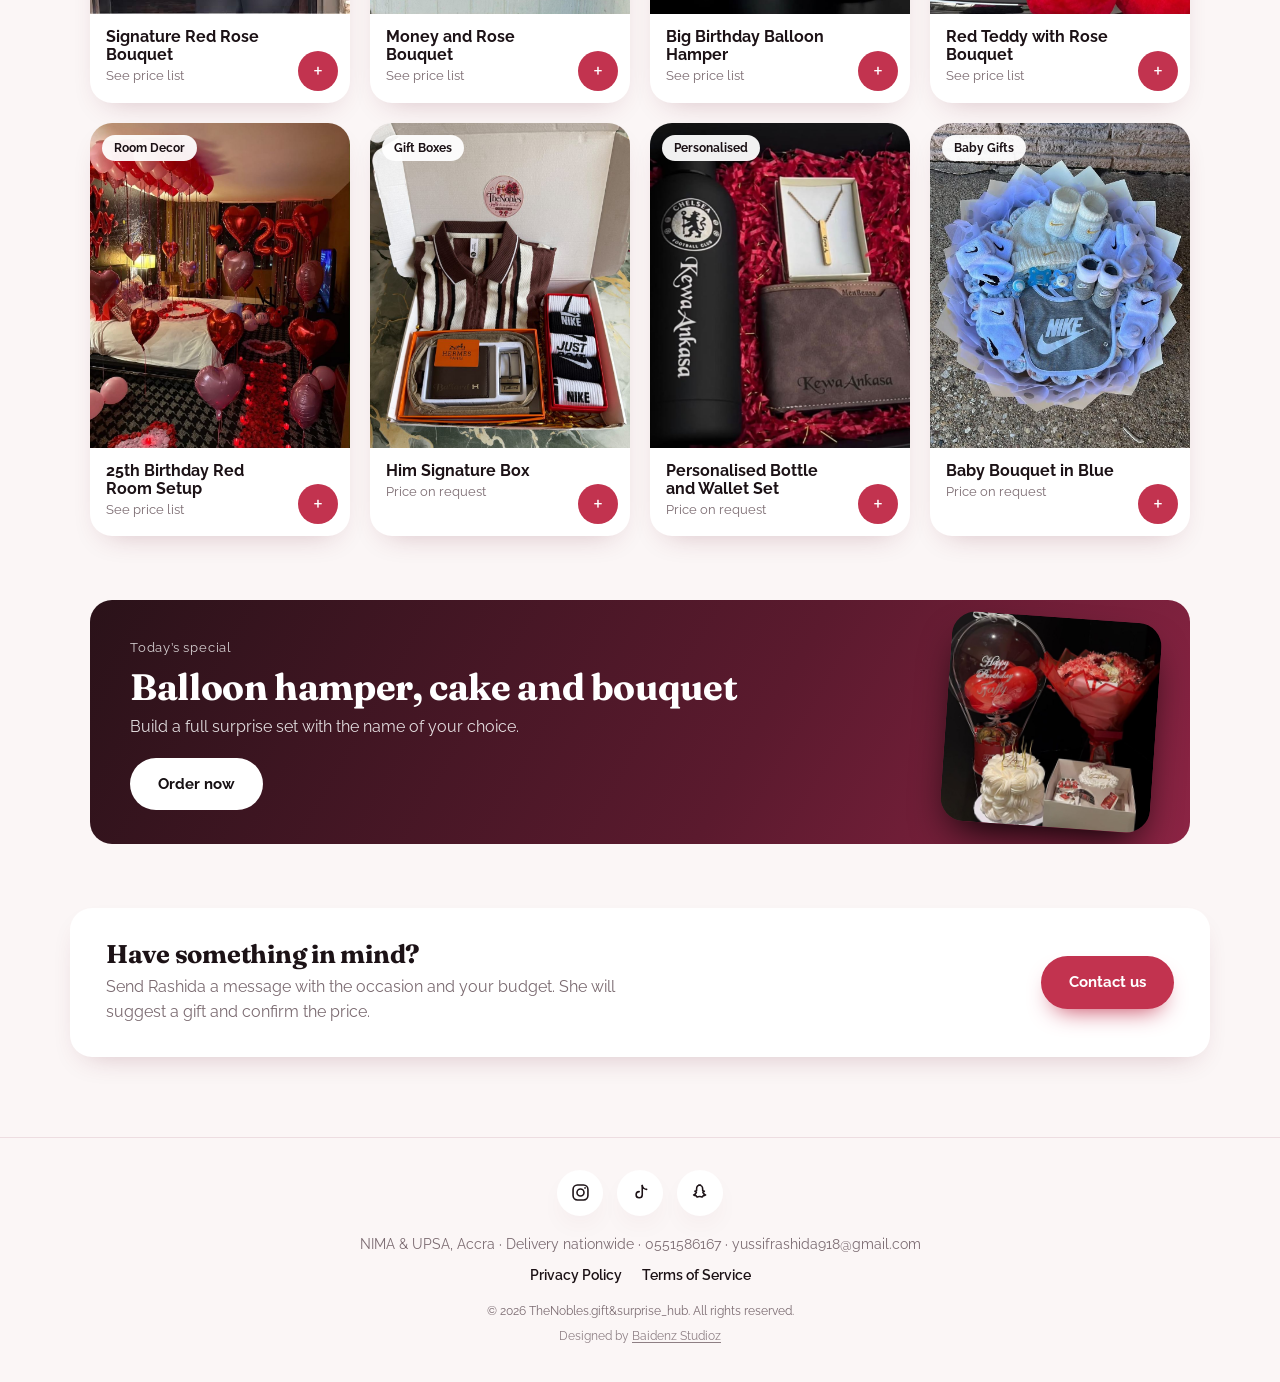
==== commit 7ff2dae8: "Add price list, Privacy Policy, Terms of Service, new categories and photos, simple footer Co-Author" ====
--- a/index.html
+++ b/index.html
@@ -27,7 +27,7 @@
     <button type="submit" aria-label="Search"><svg viewBox="0 0 24 24" fill="none" stroke="currentColor" stroke-width="2" stroke-linecap="round"><circle cx="11" cy="11" r="7"/><path d="m20 20-3.5-3.5"/></svg></button>
   </form>
   <div class="m-slides" id="mSlides">
-    <article class="m-slide" style="--bg:url(img/p16.jpg)"><small>Fresh and romantic</small><h2>Roses made to order</h2><p>Hand wrapped in Accra</p><a class="btn primary" href="shop.html?cat=bouquets">Order now</a></article>
+    <article class="m-slide" style="--bg:url(img/p16.jpg)"><small>Fresh and romantic</small><h2>Roses made to order</h2><p>Hand wrapped in Accra, delivered nationwide</p><a class="btn primary" href="shop.html?cat=bouquets">Order now</a></article>
     <article class="m-slide" style="--bg:url(img/p10.jpg)"><small>Today’s special</small><h2>Balloon, cake and bouquet sets</h2><p>Named surprise hampers</p><a class="btn primary" href="shop.html?cat=balloons">Order now</a></article>
     <article class="m-slide" style="--bg:url(img/p02.jpg)"><small>For him and her</small><h2>Luxury gift boxes</h2><p>Polos, bags, watches and more</p><a class="btn primary" href="shop.html?cat=boxes">Order now</a></article>
   </div>
@@ -42,12 +42,13 @@
     <p class="lead">Gift boxes, balloon hampers, rose bouquets, baby baskets and personalised pieces, made by hand. Tell us who it is for and we take care of the rest.</p>
     <div class="cta">
       <a class="btn primary" href="shop.html">Shop the collection</a>
+      <a class="btn ghost" href="prices.html">See price list</a>
       <a class="btn ghost" href="https://wa.me/233551586167?text=Hello%20TheNobles%2C%20I%20want%20to%20order%20a%20gift" target="_blank" rel="noopener">Order on WhatsApp</a>
     </div>
     <ul class="trust">
       <li><b>NIMA &amp; UPSA</b><span>Pickup points</span></li>
       <li><b>Made to order</b><span>Names and messages</span></li>
-      <li><b>Across Accra</b><span>Delivery available</span></li>
+      <li><b>Nationwide</b><span>Delivery available</span></li>
     </ul>
   </div>
   <div class="hero-photo">
--- a/style.css
+++ b/style.css
@@ -71,7 +71,7 @@
 .page-head h1{font-size:clamp(2rem,4.6vw,3.2rem);margin:8px 0 12px}
 
 /* categories row (home) */
-.cats{display:grid;grid-template-columns:repeat(6,1fr);gap:14px}
+.cats{display:grid;grid-template-columns:repeat(auto-fit,minmax(112px,1fr));gap:14px}
 .cat{display:flex;flex-direction:column;align-items:center;gap:8px;font-weight:600;font-size:.85rem;text-align:center}
 .cat img{width:100%;aspect-ratio:1;object-fit:cover;border-radius:24px;background:var(--blush);transition:.25s}
 .cat:hover img{transform:translateY(-4px);box-shadow:var(--shadow)}
@@ -146,14 +146,18 @@
 .panel .btn{margin-top:18px}
 
 /* footer */
-footer{margin-top:80px;border-top:1px solid var(--line);padding:40px 0 30px;color:var(--mute);font-size:.88rem}
-.foot{display:grid;grid-template-columns:1.3fr 1fr 1.2fr;gap:30px;align-items:start}
-.foot-brand{display:flex;gap:14px;align-items:center}
-.foot-brand b{color:var(--ink);font-family:var(--f-head);font-size:1.05rem}
-.foot nav,.foot-contact{display:flex;flex-direction:column;gap:6px}
-.foot a:hover{color:var(--rose)}
-.copy{text-align:center;margin-top:30px;font-size:.8rem}
-footer .logo{width:48px;height:48px}
+footer{margin-top:80px;border-top:1px solid var(--line);padding:32px 20px 36px;text-align:center;color:var(--mute);font-size:.85rem}
+.socials{display:flex;justify-content:center;gap:14px;margin-bottom:18px}
+.socials a{width:46px;height:46px;border-radius:50%;display:grid;place-items:center;background:var(--card);color:var(--ink);box-shadow:var(--shadow);transition:.2s}
+.socials a:hover{background:var(--rose);color:#fff;transform:translateY(-2px)}
+.socials svg{width:21px;height:21px}
+footer a:hover{color:var(--rose)}
+.foot-info{max-width:640px;margin:0 auto 10px}
+.foot-links{display:flex;justify-content:center;gap:20px;margin-bottom:14px;font-weight:600}
+.foot-links a{color:var(--ink)}
+.copy{font-size:.78rem}
+.credit{margin-top:6px;font-size:.72rem;opacity:.85}
+.credit a{text-decoration:underline;text-underline-offset:2px}
 
 /* phone dock */
 .dock{position:fixed;left:50%;bottom:calc(14px + env(safe-area-inset-bottom));transform:translateX(-50%);z-index:40;display:none;gap:4px;background:var(--dark);padding:10px 12px;border-radius:99px;box-shadow:0 14px 34px -8px rgba(0,0,0,.5)}
@@ -235,10 +239,9 @@
   .hero-photo>img{aspect-ratio:1;max-height:480px}
   .chip-card{left:16px}
   .steps{grid-template-columns:repeat(2,1fr)}
-  .cats{grid-template-columns:repeat(3,1fr)}
+  .cats{grid-template-columns:repeat(4,1fr)}
   .cat-cards{grid-template-columns:repeat(2,1fr)}
   .cards{grid-template-columns:1fr}
-  .foot{grid-template-columns:1fr}
   .band{flex-direction:column;align-items:flex-start}
 }
 
@@ -326,3 +329,43 @@
 @media (prefers-reduced-motion:reduce){*{animation:none!important;transition:none!important}html{scroll-behavior:auto}}
 .wrap.band{width:calc(100% - 40px)}
 @media (max-width:640px){.wrap.band{width:calc(100% - 32px)}}
+
+/* price list + legal pages */
+.pl{align-self:flex-start;color:var(--rose);font-weight:700;font-size:.88rem;text-decoration:underline;text-underline-offset:3px}
+.pills{display:flex;gap:10px;overflow-x:auto;padding:4px 0 6px;scrollbar-width:none}
+.pills::-webkit-scrollbar{display:none}
+.pills a{flex:none;padding:10px 18px;border-radius:99px;background:var(--card);border:1.5px solid var(--line);font-weight:600;font-size:.85rem}
+.pills a:hover{border-color:var(--rose);color:var(--rose)}
+.pl-grid{display:grid;grid-template-columns:repeat(2,1fr);gap:20px;align-items:start}
+.pl-card{background:var(--card);border-radius:var(--r);padding:26px;box-shadow:var(--shadow)}
+.pl-card h2{font-size:1.5rem;margin-bottom:4px}
+.pl-card>p{color:var(--mute);font-size:.9rem;margin-bottom:14px}
+.pl-card table{width:100%;border-collapse:collapse;font-size:.92rem}
+.pl-card th{text-align:left;font-size:.72rem;letter-spacing:.08em;text-transform:uppercase;color:var(--rose);padding:0 0 8px}
+.pl-card td,.pl-card th:last-child{padding:9px 0}
+.pl-card td{border-top:1px solid var(--line)}
+.pl-card td:last-child,.pl-card th:last-child{text-align:right;font-weight:700;white-space:nowrap}
+.pl-card th:not(:first-child),.pl-card td:not(:first-child){padding-left:12px}
+.pl-card small{display:block;color:var(--mute);font-weight:500;font-size:.78rem}
+.pl-card ul{padding-left:18px;margin:6px 0 10px;color:var(--mute);font-size:.9rem}
+.pl-card .note{margin-top:14px;padding:12px 14px;border-radius:14px;background:var(--blush);color:var(--ink);font-size:.84rem}
+.pl-card .btn{margin-top:16px;padding:11px 22px;font-size:.88rem}
+.tier{padding:14px 0;border-top:1px solid var(--line)}
+.tier:first-of-type{border-top:0}
+.tier-head{display:flex;justify-content:space-between;align-items:baseline}
+.tier-head b{font-family:var(--f-head);font-size:1.15rem}
+.tier-head span{font-weight:800;color:var(--rose);font-size:1.15rem}
+.pl-notes{margin-top:24px;display:flex;flex-wrap:wrap;gap:10px 26px;color:var(--mute);font-size:.88rem}
+.pl-notes b{color:var(--ink)}
+.legal{max-width:760px}
+.legal h2{font-size:1.25rem;margin:28px 0 8px}
+.legal p,.legal li{color:var(--mute);margin-bottom:8px}
+.legal ul{padding-left:20px}
+.legal a{color:var(--rose);text-decoration:underline}
+@media (max-width:900px){.pl-grid{grid-template-columns:minmax(0,1fr)}}
+@media (max-width:640px){.pl-card{padding:20px}.pl-card h2{font-size:1.3rem}}
+.pl-card th,.pl-card td{text-align:right}
+.pl-card th:first-child,.pl-card td:first-child{text-align:left}
+.pl-card th{white-space:normal}
+@media (max-width:640px){.pl-card{min-width:0}.pl-grid>*,.pl-grid div{min-width:0}.pl-card table{font-size:.86rem}}
+@media (max-width:640px){.pl-card th{font-size:.66rem;letter-spacing:.04em}.pl-card th:not(:first-child),.pl-card td:not(:first-child){padding-left:8px}}
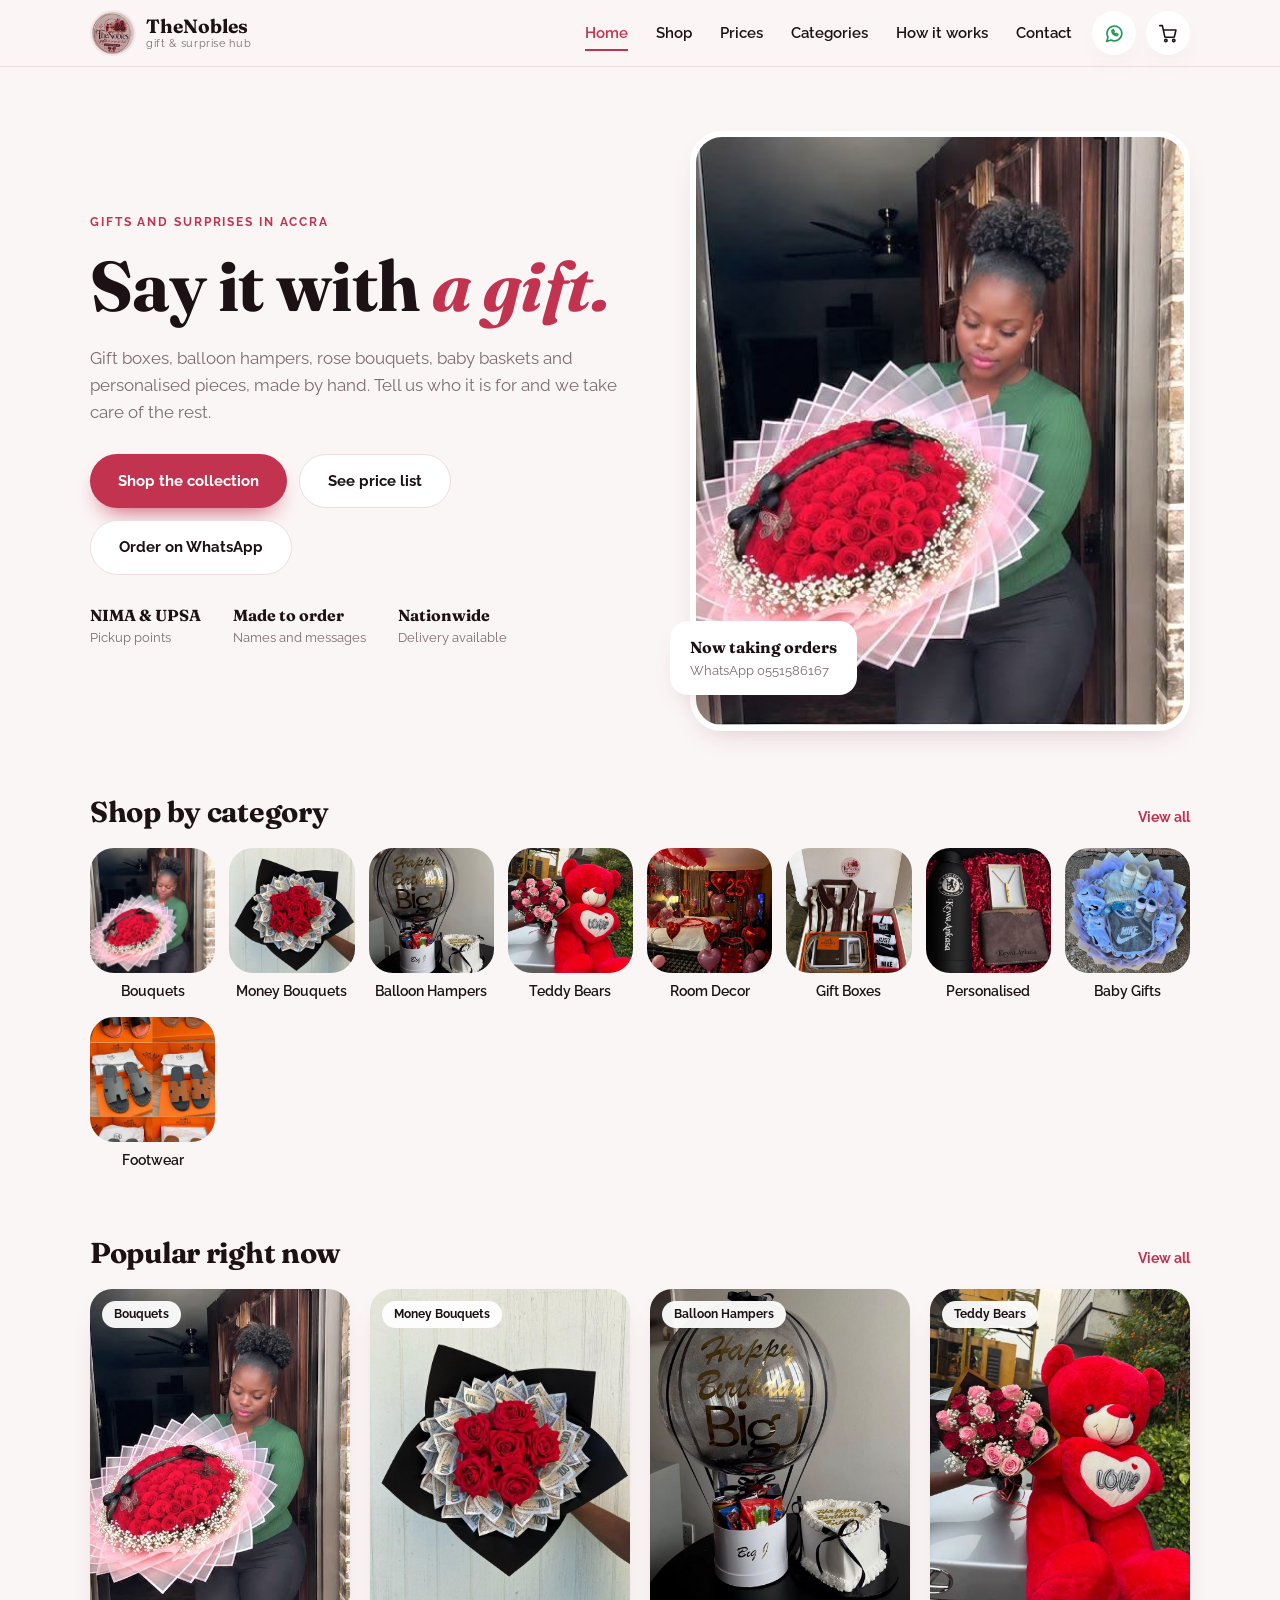
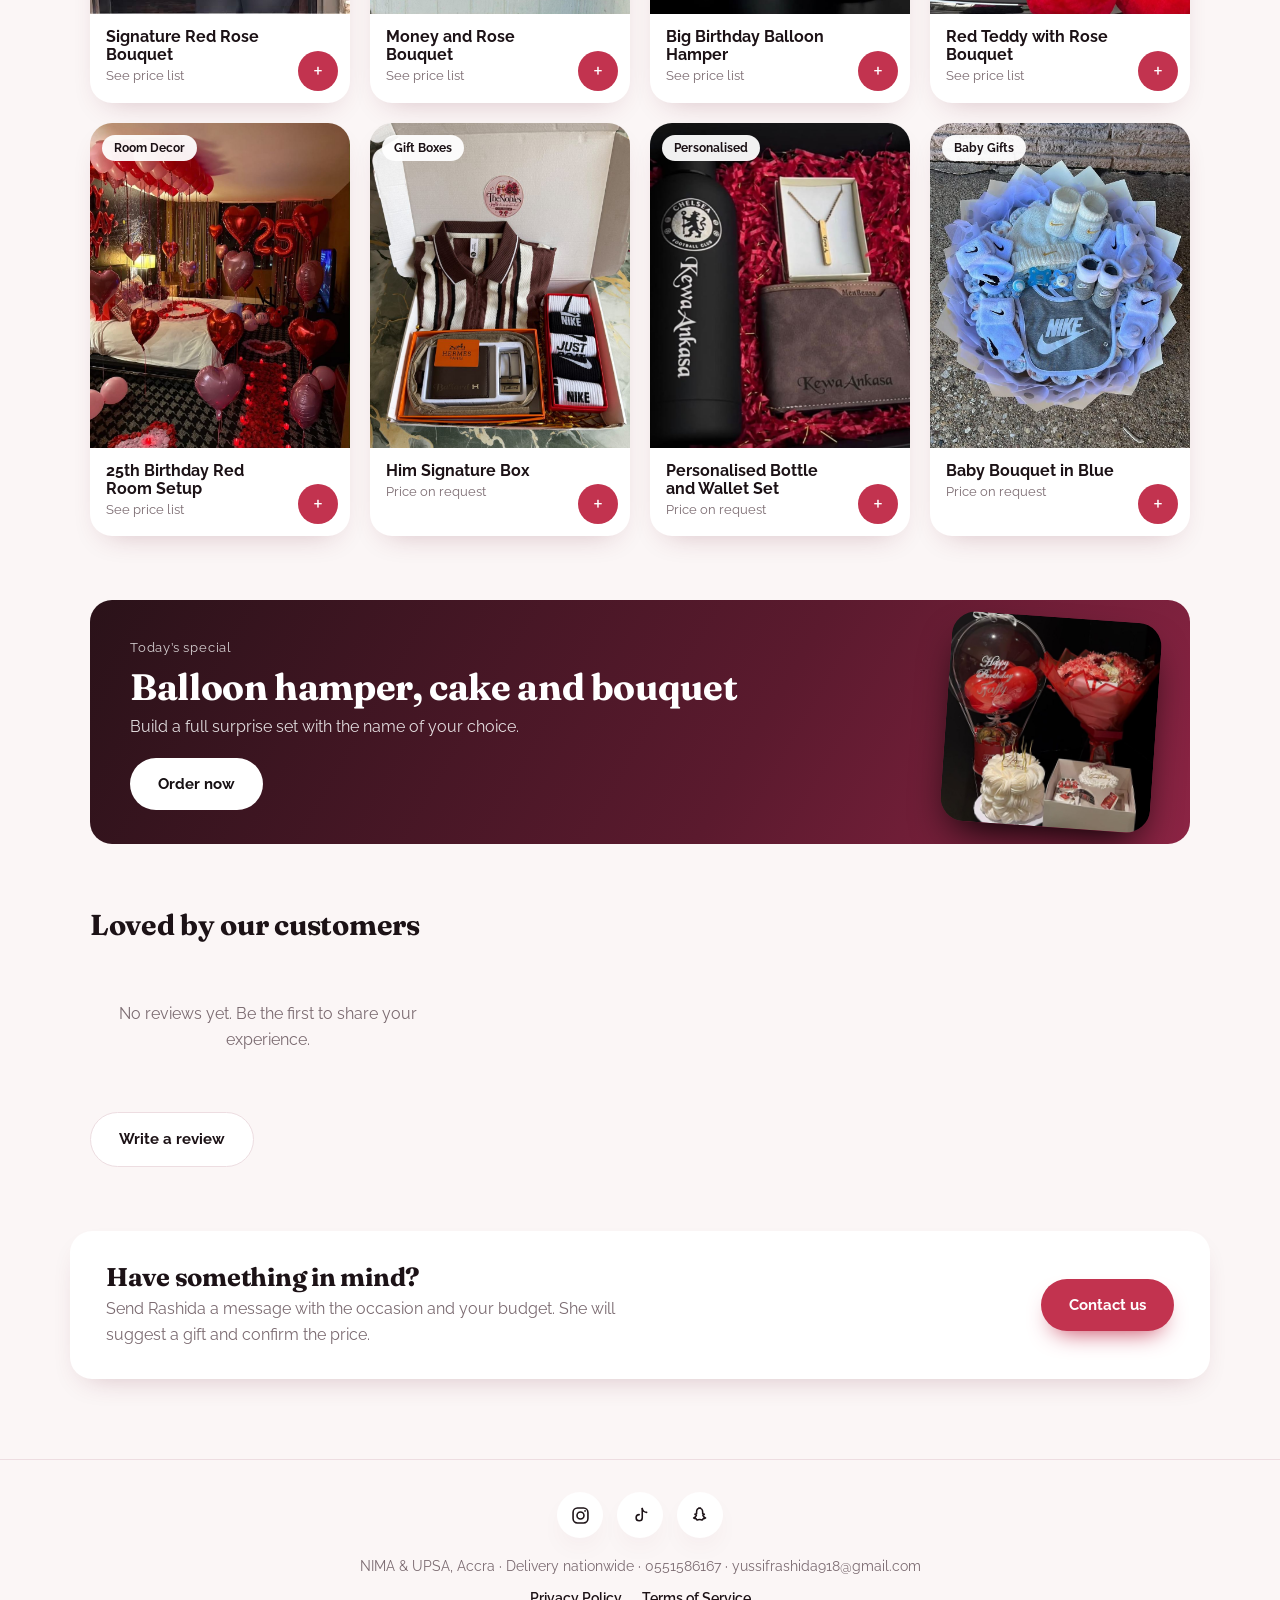
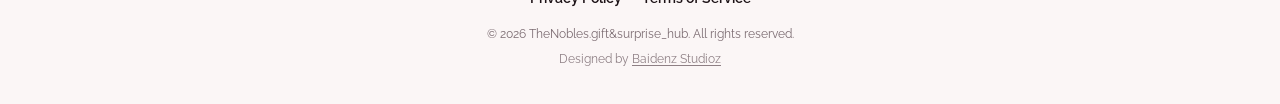
==== commit 7c1939b5: "Add Supabase backend, admin dashboard, live catalogue, order saving and customer reviews Co-Authored" ====
--- a/index.html
+++ b/index.html
@@ -79,6 +79,12 @@
   </div>
 </section>
 
+<section class="wrap" id="reviews">
+  <div class="sec-head"><h2>Loved by our customers</h2><div class="rating" id="reviewSummary"></div></div>
+  <div class="reviews" id="reviewList"></div>
+  <button class="btn ghost" data-review style="margin-top:20px">Write a review</button>
+</section>
+
 <section class="wrap band">
   <div>
     <h2>Have something in mind?</h2>
@@ -88,6 +94,8 @@
 </section>
 
 </main>
+<script src="config.js"></script>
+<script src="sb.js"></script>
 <script src="app.js"></script>
 </body>
 </html>
--- a/style.css
+++ b/style.css
@@ -71,7 +71,7 @@
 .page-head h1{font-size:clamp(2rem,4.6vw,3.2rem);margin:8px 0 12px}
 
 /* categories row (home) */
-.cats{display:grid;grid-template-columns:repeat(auto-fit,minmax(112px,1fr));gap:14px}
+.cats{display:grid;grid-template-columns:repeat(auto-fill,minmax(112px,1fr));gap:14px}
 .cat{display:flex;flex-direction:column;align-items:center;gap:8px;font-weight:600;font-size:.85rem;text-align:center}
 .cat img{width:100%;aspect-ratio:1;object-fit:cover;border-radius:24px;background:var(--blush);transition:.25s}
 .cat:hover img{transform:translateY(-4px);box-shadow:var(--shadow)}
@@ -369,3 +369,22 @@
 .pl-card th{white-space:normal}
 @media (max-width:640px){.pl-card{min-width:0}.pl-grid>*,.pl-grid div{min-width:0}.pl-card table{font-size:.86rem}}
 @media (max-width:640px){.pl-card th{font-size:.66rem;letter-spacing:.04em}.pl-card th:not(:first-child),.pl-card td:not(:first-child){padding-left:8px}}
+
+/* reviews + modal extras */
+.m-price{font-family:var(--f-head);font-size:1.3rem;font-weight:700;color:var(--rose)!important}
+.reviews{display:grid;grid-template-columns:repeat(3,1fr);gap:16px}
+.review{background:var(--card);border-radius:var(--r);padding:22px;box-shadow:var(--shadow);display:flex;flex-direction:column;gap:10px}
+.review p{color:var(--mute);font-size:.95rem;flex:1}
+.review b{font-size:.9rem}
+.stars{color:var(--gold);letter-spacing:2px;font-size:1rem}
+.stars i{font-style:normal;color:#e3d5d9}
+.rating{display:flex;align-items:center;gap:10px}
+.rating b{font-family:var(--f-head);font-size:1.5rem}
+.review-modal{grid-template-columns:1fr;width:min(480px,100%)}
+.stars-in{display:flex;flex-direction:row-reverse;justify-content:flex-end;gap:4px}
+.stars-in input{position:absolute;opacity:0}
+.stars-in label{font-size:1.9rem;line-height:1;color:#dccfd3;cursor:pointer;transition:.15s}
+.stars-in input:checked~label,.stars-in label:hover,.stars-in label:hover~label{color:var(--gold)}
+.stars-in input:focus-visible+label{outline:2px solid var(--rose);border-radius:4px}
+@media (max-width:900px){.reviews{grid-template-columns:repeat(2,1fr)}}
+@media (max-width:640px){.reviews{grid-template-columns:1fr}.review-modal{border-radius:28px 28px 0 0}}
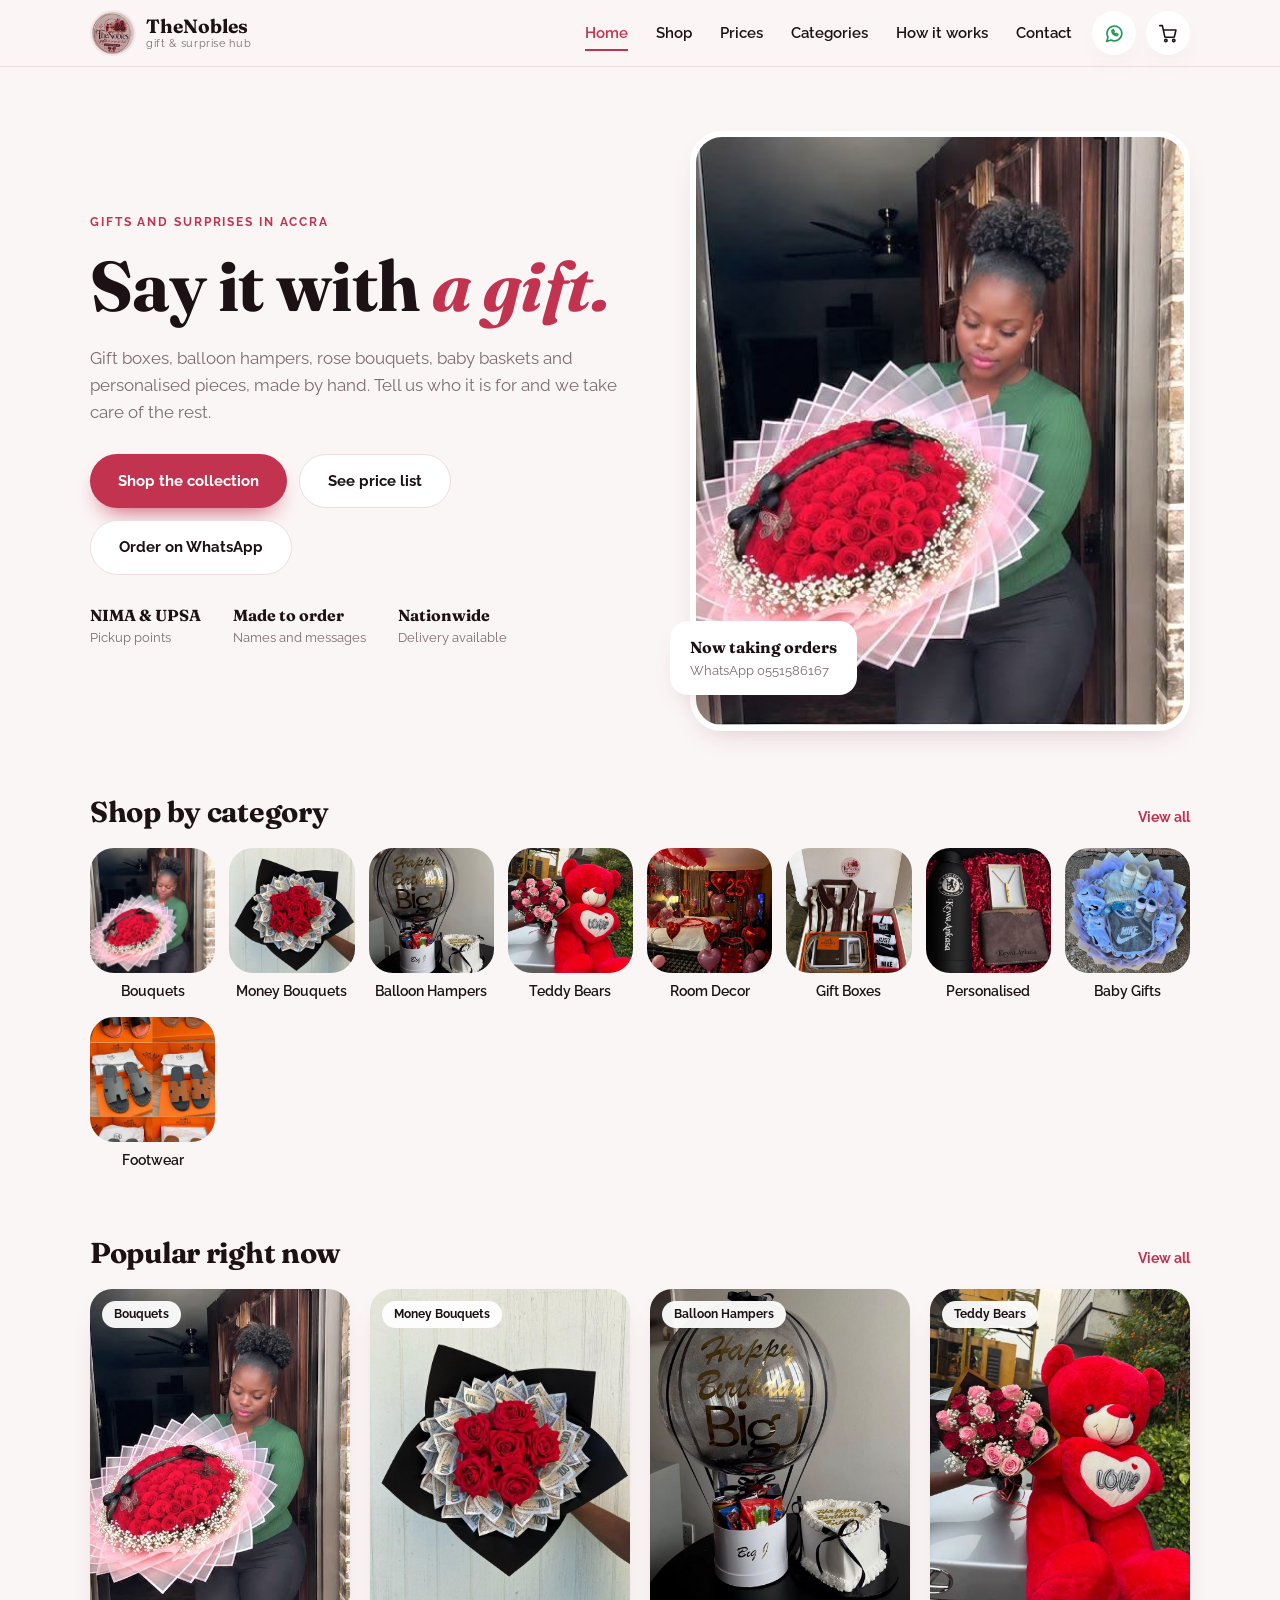
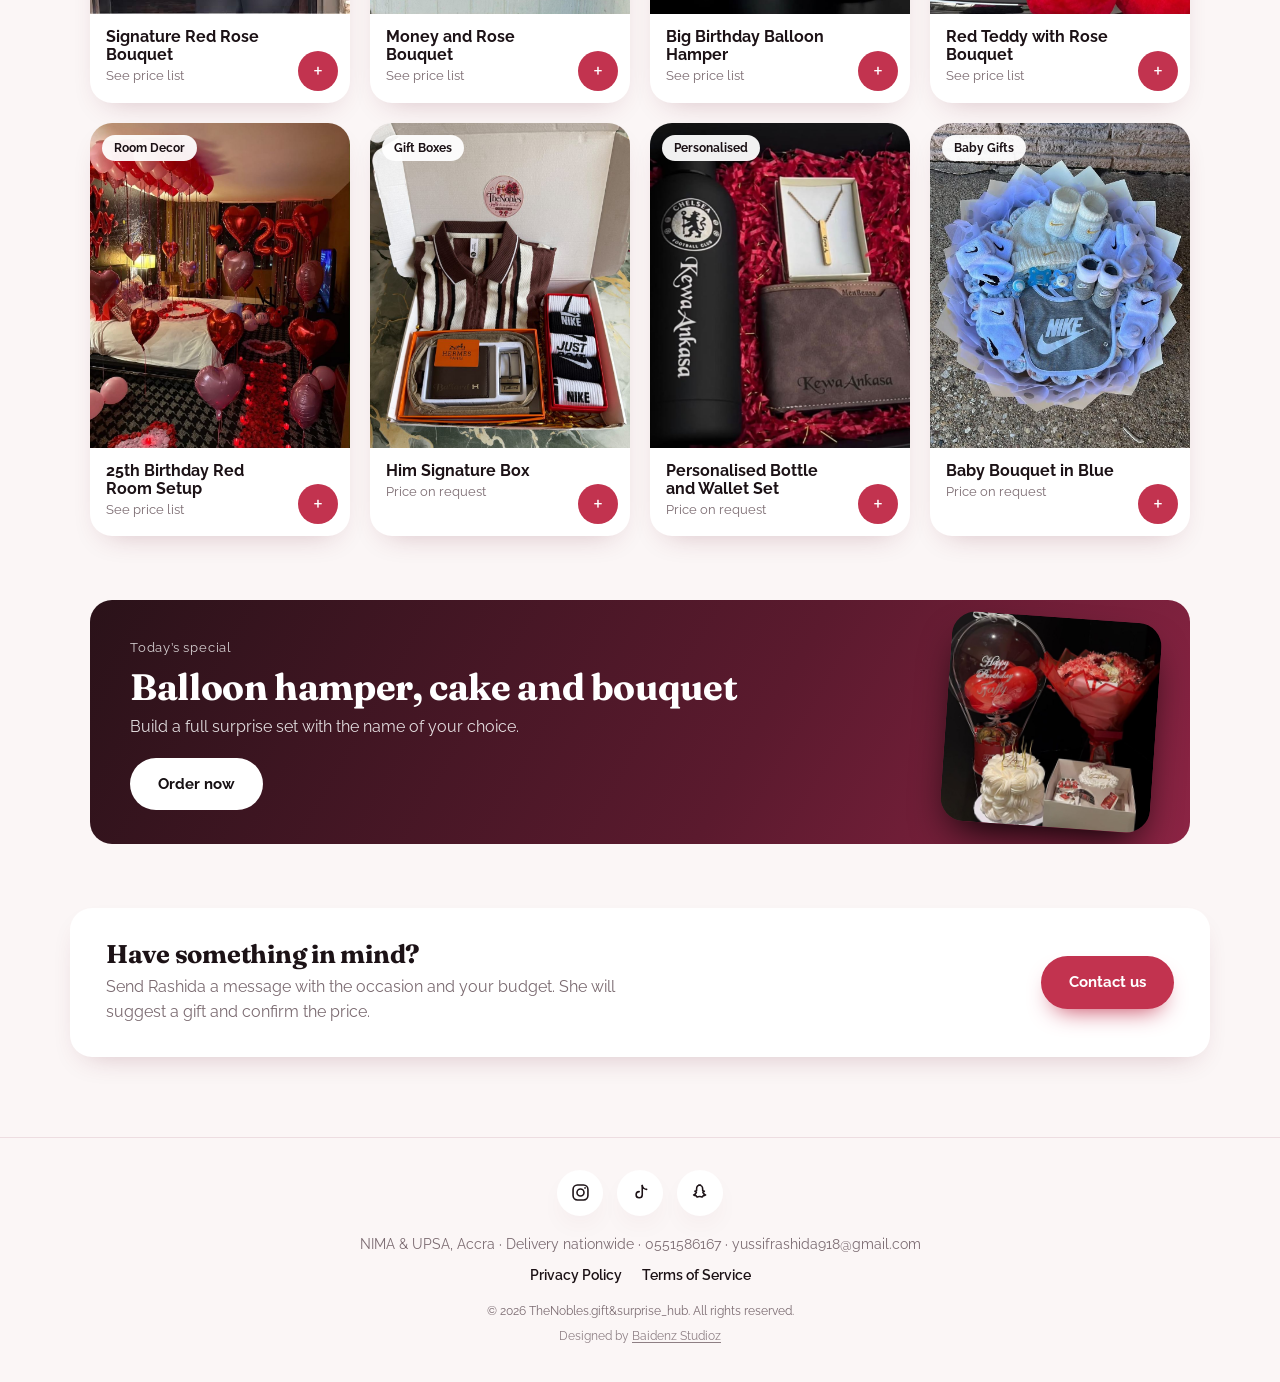
==== commit f2c10a2a: "Add demo mode for the admin (browser stored sample data), fix uploaded image preview Co-Authored-By:" ====
--- a/index.html
+++ b/index.html
@@ -79,7 +79,7 @@
   </div>
 </section>
 
-<section class="wrap" id="reviews">
+<section class="wrap" id="reviews" hidden>
   <div class="sec-head"><h2>Loved by our customers</h2><div class="rating" id="reviewSummary"></div></div>
   <div class="reviews" id="reviewList"></div>
   <button class="btn ghost" data-review style="margin-top:20px">Write a review</button>
--- a/style.css
+++ b/style.css
@@ -388,3 +388,7 @@
 .stars-in input:focus-visible+label{outline:2px solid var(--rose);border-radius:4px}
 @media (max-width:900px){.reviews{grid-template-columns:repeat(2,1fr)}}
 @media (max-width:640px){.reviews{grid-template-columns:1fr}.review-modal{border-radius:28px 28px 0 0}}
+
+.demobar{position:sticky;top:0;z-index:50;display:flex;align-items:center;justify-content:center;gap:12px;padding:6px 12px;background:#161013;color:#f1d69a;font-size:.74rem;font-weight:600}
+.demobar button{padding:3px 12px;border-radius:99px;background:#f1d69a;color:#161013;font-weight:800;font-size:.68rem}
+.demobar~.top{top:30px}
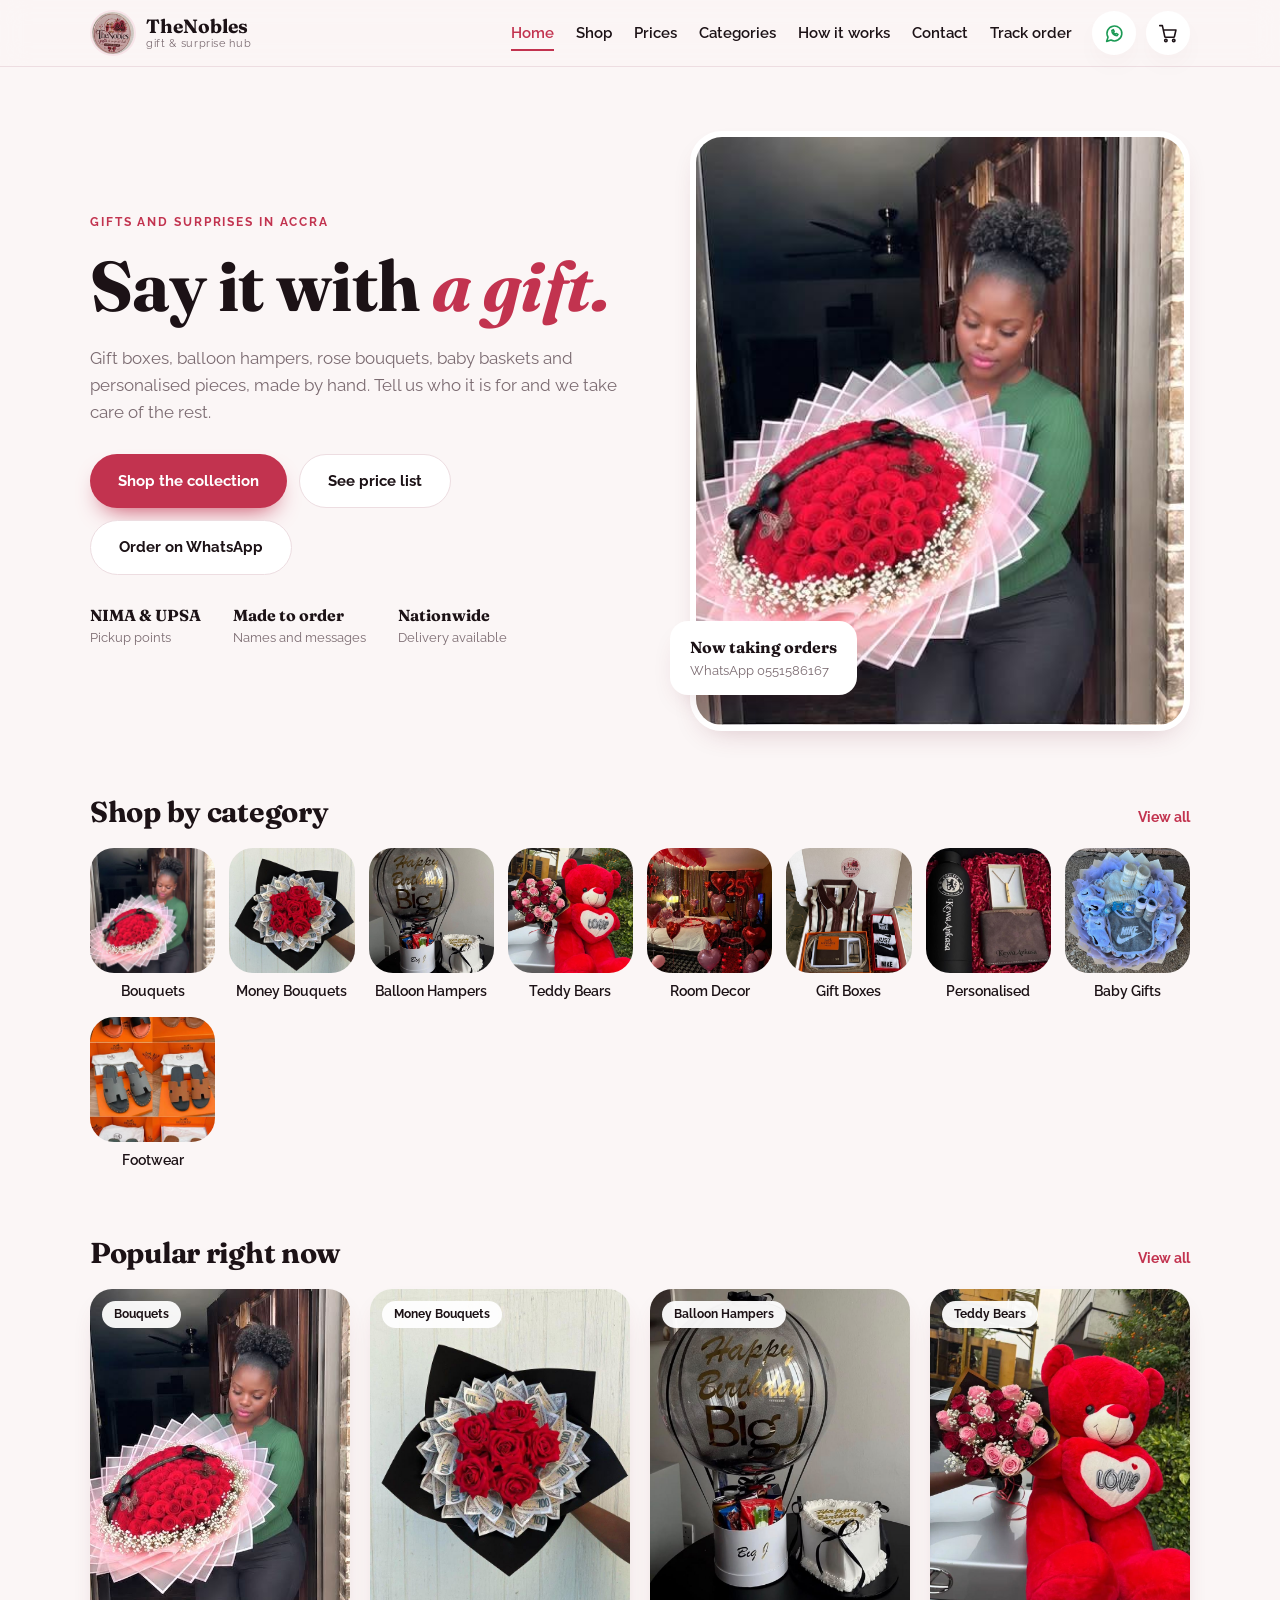
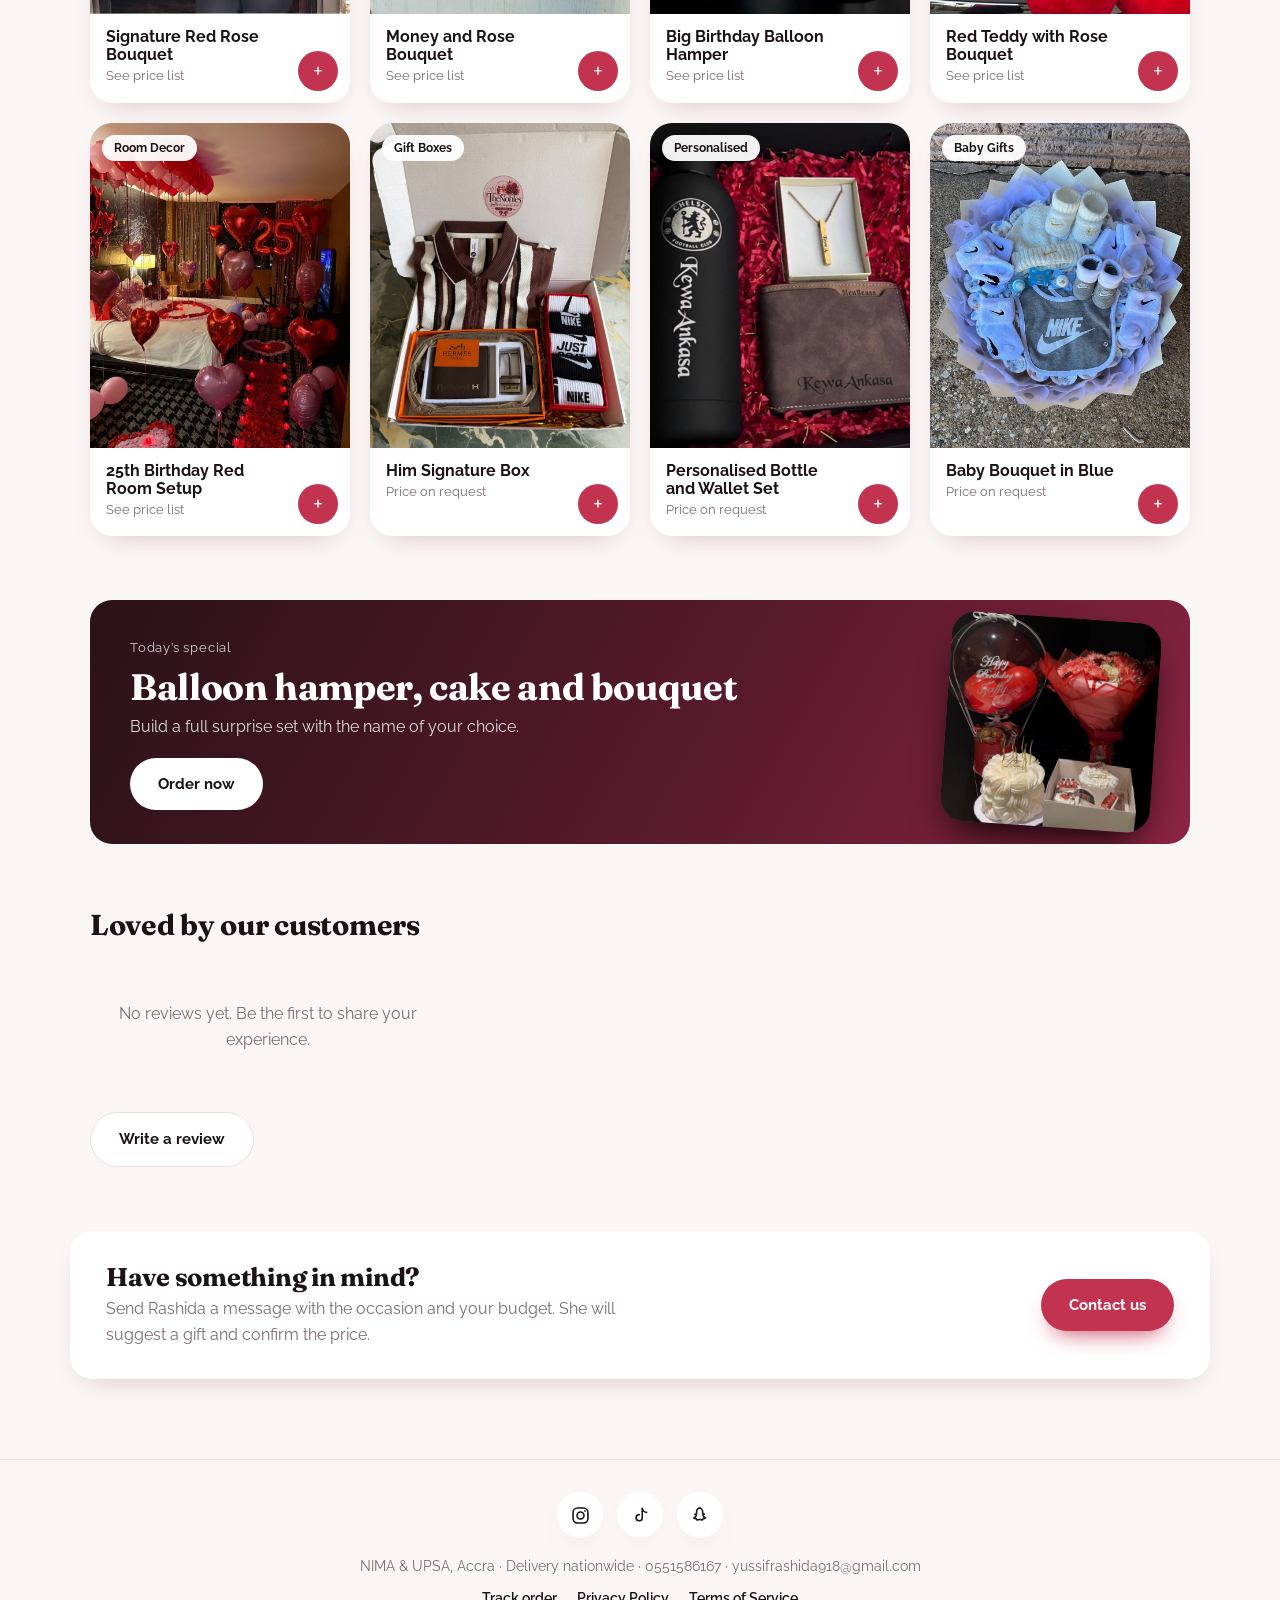
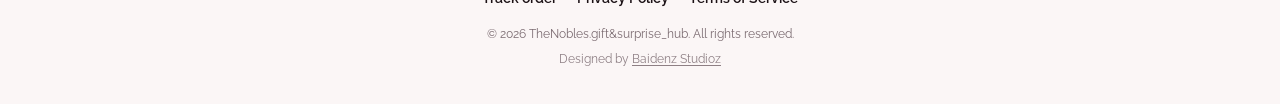
==== commit d47f31fb: "Add favicons, app icons, manifest, sitemap and social share preview (Open Graph and Twitter cards) C" ====
--- a/index.html
+++ b/index.html
@@ -6,16 +6,34 @@
 <title>TheNobles.gift&surprise_hub | Gifts and Surprises in Accra</title>
 <meta name="description" content="Gift boxes, balloon hampers, rose bouquets, baby baskets and personalised gifts in Accra (NIMA and UPSA). Order on WhatsApp 0551586167.">
 <meta name="theme-color" content="#c2334f">
-<meta property="og:title" content="TheNobles.gift&surprise_hub | Gifts and Surprises in Accra">
+<link rel="canonical" href="https://nobles-gift-hub-accra.vercel.app/">
+<link rel="icon" href="/favicon.ico" sizes="any">
+<link rel="icon" type="image/png" sizes="32x32" href="/icons/favicon-32.png">
+<link rel="icon" type="image/png" sizes="192x192" href="/icons/favicon-192.png">
+<link rel="apple-touch-icon" href="/icons/apple-touch-icon.png">
+<link rel="manifest" href="/manifest.webmanifest">
+<meta property="og:type" content="website">
+<meta property="og:site_name" content="TheNobles.gift&amp;surprise_hub">
+<meta property="og:locale" content="en_GH">
+<meta property="og:title" content="TheNobles.gift&amp;surprise_hub | Gifts and Surprises in Accra">
 <meta property="og:description" content="Gift boxes, balloon hampers, rose bouquets, baby baskets and personalised gifts in Accra (NIMA and UPSA). Order on WhatsApp 0551586167.">
-<meta property="og:image" content="img/p16.jpg">
-<link rel="icon" href="img/logo.jpg">
+<meta property="og:url" content="https://nobles-gift-hub-accra.vercel.app/">
+<meta property="og:image" content="https://nobles-gift-hub-accra.vercel.app/icons/og-image.jpg">
+<meta property="og:image:secure_url" content="https://nobles-gift-hub-accra.vercel.app/icons/og-image.jpg">
+<meta property="og:image:type" content="image/jpeg">
+<meta property="og:image:width" content="1200">
+<meta property="og:image:height" content="630">
+<meta property="og:image:alt" content="TheNobles gift and surprise hub: Rashida holding a red rose bouquet">
+<meta name="twitter:card" content="summary_large_image">
+<meta name="twitter:title" content="TheNobles.gift&amp;surprise_hub | Gifts and Surprises in Accra">
+<meta name="twitter:description" content="Gift boxes, balloon hampers, rose bouquets, baby baskets and personalised gifts in Accra (NIMA and UPSA). Order on WhatsApp 0551586167.">
+<meta name="twitter:image" content="https://nobles-gift-hub-accra.vercel.app/icons/og-image.jpg">
 <link rel="preconnect" href="https://fonts.googleapis.com">
 <link rel="preconnect" href="https://fonts.gstatic.com" crossorigin>
 <link href="https://fonts.googleapis.com/css2?family=Fraunces:opsz,wght@9..144,600;9..144,700&family=Raleway:wght@400;500;600;700&display=swap" rel="stylesheet">
 <link rel="stylesheet" href="style.css">
 <script type="application/ld+json">
-{"@context":"https://schema.org","@type":"Store","name":"TheNobles.gift&surprise_hub","telephone":"+233551586167","email":"yussifrashida918@gmail.com","founder":"Rashida Yussif","address":{"@type":"PostalAddress","addressLocality":"Accra","addressCountry":"GH","streetAddress":"NIMA & UPSA"},"image":"img/logo.jpg"}
+{"@context":"https://schema.org","@type":"Store","name":"TheNobles.gift&surprise_hub","telephone":"+233551586167","email":"yussifrashida918@gmail.com","founder":"Rashida Yussif","address":{"@type":"PostalAddress","addressLocality":"Accra","addressCountry":"GH","streetAddress":"NIMA & UPSA"},"image":"https://nobles-gift-hub-accra.vercel.app/icons/og-image.jpg","url":"https://nobles-gift-hub-accra.vercel.app/","logo":"https://nobles-gift-hub-accra.vercel.app/icons/favicon-512.png"}
 </script>
 </head>
 <body data-page="home">
--- a/style.css
+++ b/style.css
@@ -26,7 +26,7 @@
 .brand b{font-family:var(--f-head);font-size:1.2rem}
 .brand small{font-size:.68rem;color:var(--mute);letter-spacing:.06em}
 .greet{display:none!important}
-.links{display:flex;gap:28px;font-weight:600;font-size:.92rem}
+.links{display:flex;gap:22px;font-weight:600;font-size:.92rem}
 .links a{position:relative;padding:6px 0;color:var(--ink)}
 .links a::after{content:"";position:absolute;left:0;right:0;bottom:0;height:2px;background:var(--rose);transform:scaleX(0);transition:transform .2s}
 .links a:hover::after,.links a[aria-current=page]::after{transform:scaleX(1)}
@@ -389,6 +389,65 @@
 @media (max-width:900px){.reviews{grid-template-columns:repeat(2,1fr)}}
 @media (max-width:640px){.reviews{grid-template-columns:1fr}.review-modal{border-radius:28px 28px 0 0}}
 
-.demobar{position:sticky;top:0;z-index:50;display:flex;align-items:center;justify-content:center;gap:12px;padding:6px 12px;background:#161013;color:#f1d69a;font-size:.74rem;font-weight:600}
-.demobar button{padding:3px 12px;border-radius:99px;background:#f1d69a;color:#161013;font-weight:800;font-size:.68rem}
-.demobar~.top{top:30px}
+
+/* order received popup */
+.done-modal{display:block;width:min(440px,100%)}
+.done-body{padding:38px 28px 28px;display:grid;gap:14px;text-align:center;justify-items:center;align-content:start}
+.done-body .btn{width:100%}
+.done-body h3{font-size:1.7rem}
+.done-body p{color:var(--mute);max-width:320px}
+.done-body .btn{margin-top:2px}
+.tick{width:84px;height:84px;color:#fff;background:linear-gradient(135deg,#d85a7b,var(--rose));border-radius:50%;display:grid;place-items:center;box-shadow:0 18px 40px -14px var(--rose);animation:popin .5s cubic-bezier(.22,1.4,.36,1) both}
+.tick svg{width:46px;height:46px}
+.tick .ring{stroke-opacity:.35}
+.tick .check{stroke-dasharray:40;stroke-dashoffset:40;animation:draw .5s .35s ease forwards}
+@keyframes draw{to{stroke-dashoffset:0}}
+@keyframes popin{from{transform:scale(.4);opacity:0}}
+.refchip{padding:9px 18px;border-radius:99px;background:var(--blush);color:var(--ink);font-size:.86rem}
+.refchip b{color:var(--rose);font-size:1rem;letter-spacing:.04em}
+
+/* track page */
+.track-grid{display:grid;grid-template-columns:380px 1fr;gap:24px;align-items:start}
+.track-grid .panel{max-width:none}
+.track-grid .panel .field{margin-top:0;margin-bottom:12px}
+#trackSaved{margin-top:20px}
+#trackSaved .chips{padding-top:8px}
+.t-head{display:flex;justify-content:space-between;gap:16px;align-items:flex-start;padding:26px;border-radius:var(--r);background:linear-gradient(135deg,#2a1219,#5b1a2e 60%,#8c2444);color:#fff;box-shadow:var(--shadow)}
+.t-head .eyebrow{color:#f4c6d1}
+.t-head h2{font-size:1.8rem;margin:6px 0}
+.t-head p:last-child{opacity:.88;max-width:440px}
+.t-head.bad{background:linear-gradient(135deg,#2a2426,#3b3033)}
+.t-pulse{width:14px;height:14px;border-radius:50%;background:#7be3a4;flex:none;margin-top:8px;box-shadow:0 0 0 0 rgba(123,227,164,.6);animation:tpulse 2s infinite}
+.t-head.bad .t-pulse{background:#999;animation:none}
+@keyframes tpulse{to{box-shadow:0 0 0 14px rgba(123,227,164,0)}}
+.t-steps{list-style:none;padding:0;display:grid;grid-template-columns:repeat(5,1fr);margin:22px 0 18px;position:relative}
+.t-steps li{position:relative;display:flex;flex-direction:column;align-items:center;gap:8px;text-align:center;font-size:.72rem;font-weight:700;color:var(--mute)}
+.t-steps li::before{content:"";position:absolute;top:10px;left:-50%;width:100%;height:3px;background:var(--line);z-index:0}
+.t-steps li:first-child::before{display:none}
+.t-steps li i{position:relative;z-index:1;width:22px;height:22px;border-radius:50%;background:var(--card);border:3px solid var(--line)}
+.t-steps li.done i,.t-steps li.cur i{background:var(--rose);border-color:var(--rose)}
+.t-steps li.done::before,.t-steps li.cur::before{background:var(--rose)}
+.t-steps li.cur i{box-shadow:0 0 0 6px rgba(194,51,79,.18)}
+.t-steps li.done,.t-steps li.cur{color:var(--ink)}
+.t-card{background:var(--card);border-radius:var(--r);padding:20px 22px;box-shadow:var(--shadow);margin-bottom:14px}
+.t-card.note{border-left:4px solid var(--rose)}
+.t-card .eyebrow{margin-bottom:8px}
+.t-card .eta{margin-top:8px;font-size:.92rem}
+.t-items{list-style:none;padding:0;display:grid;gap:10px}
+.t-items li{display:flex;justify-content:space-between;align-items:center;gap:12px;padding:12px 14px;border-radius:14px;background:var(--bg)}
+.t-items small{display:block;color:var(--mute);font-size:.78rem}
+.av{flex:none;padding:5px 12px;border-radius:99px;font-size:.72rem;font-weight:800;white-space:nowrap}
+.av.y{background:#e3f6ec;color:#167a45}
+.av.n{background:#fde6e8;color:#b3263d}
+.av.c{background:#fbf0d6;color:#946a10}
+.two-col{display:grid;grid-template-columns:1fr 1fr;gap:16px}
+.two-col p{font-weight:600}
+.two-col small{color:var(--mute);font-size:.8rem}
+.t-foot{text-align:center;color:var(--mute);font-size:.8rem;margin:14px 0}
+.linkbtn{color:var(--rose);font-weight:700;text-decoration:underline;font-size:.8rem}
+.foot-links{flex-wrap:wrap}
+@media (max-width:900px){.track-grid{grid-template-columns:1fr}.t-head h2{font-size:1.5rem}}
+@media (max-width:640px){.t-steps li{font-size:.6rem}.t-steps li i{width:18px;height:18px}.t-steps li::before{top:8px}.done-modal{border-radius:28px 28px 0 0}.two-col{grid-template-columns:1fr}}
+
+.trk{display:none}
+@media (max-width:900px){.trk{display:grid}}
